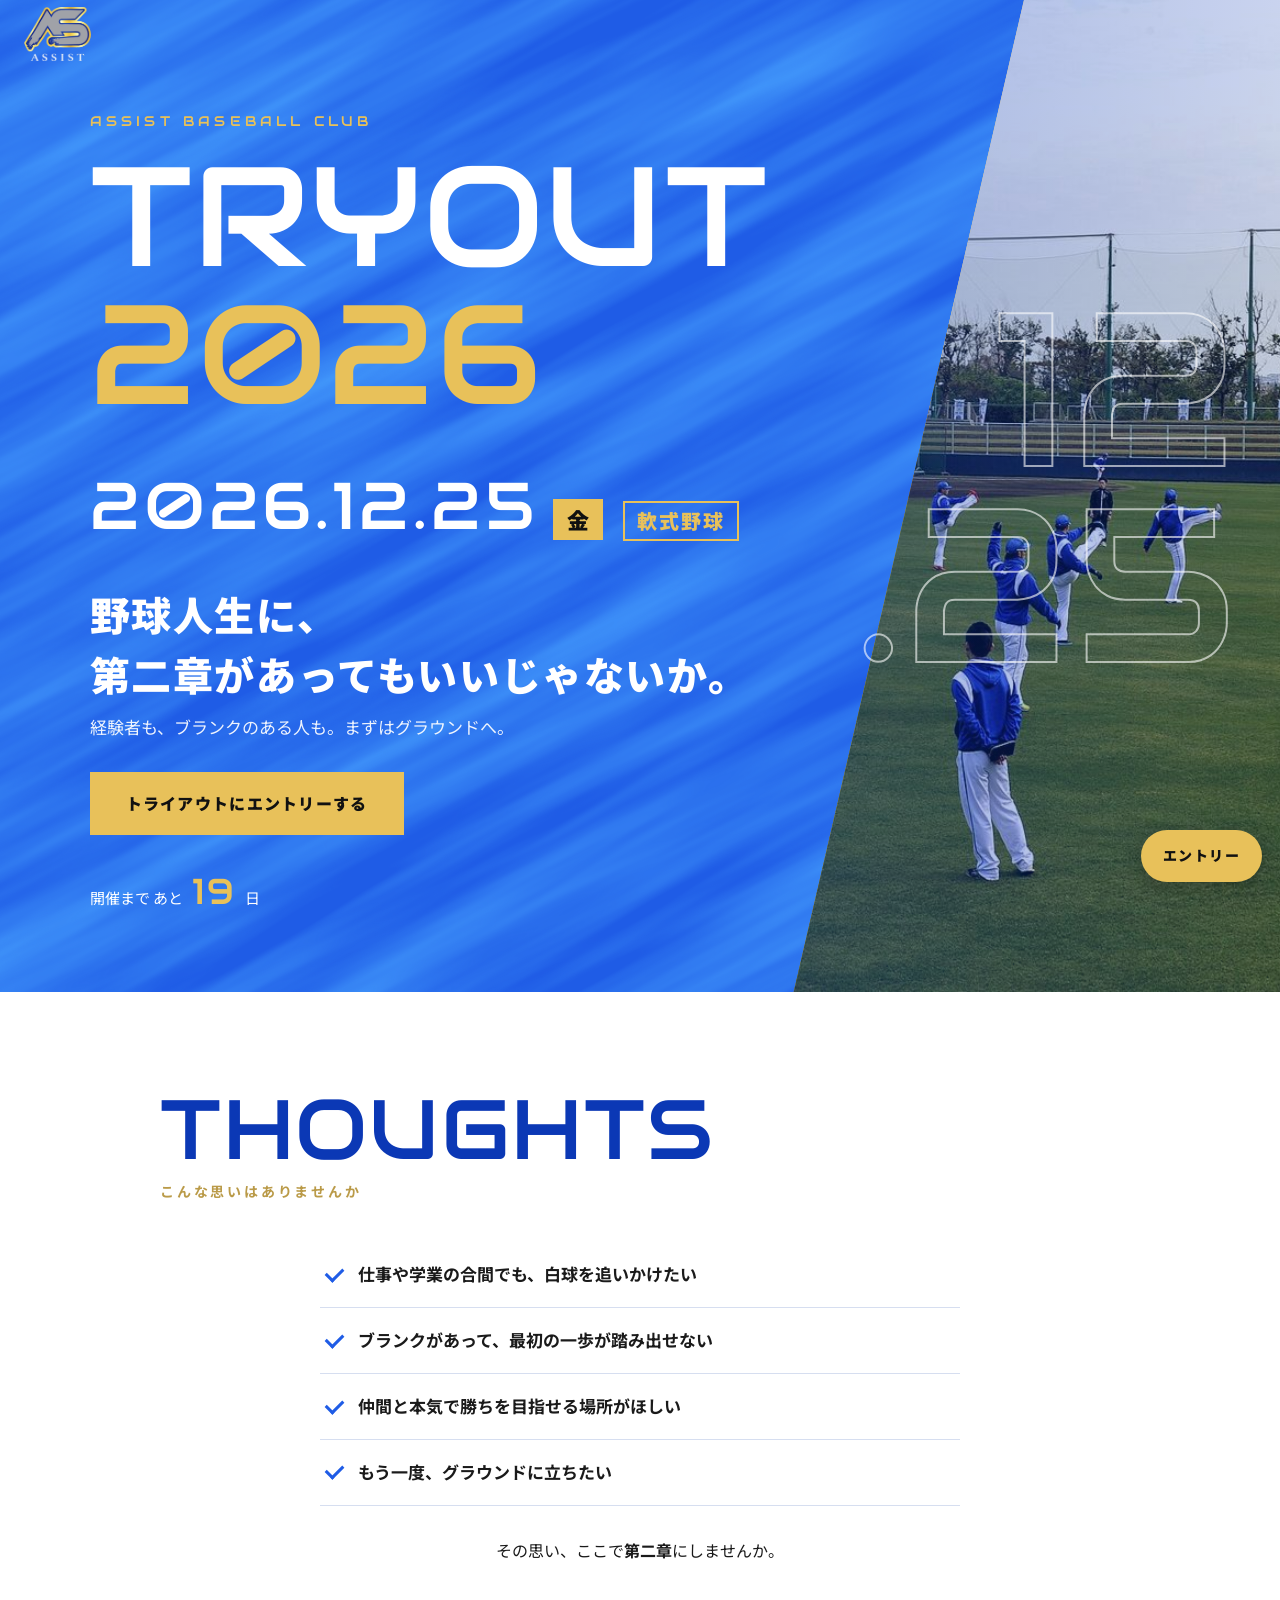
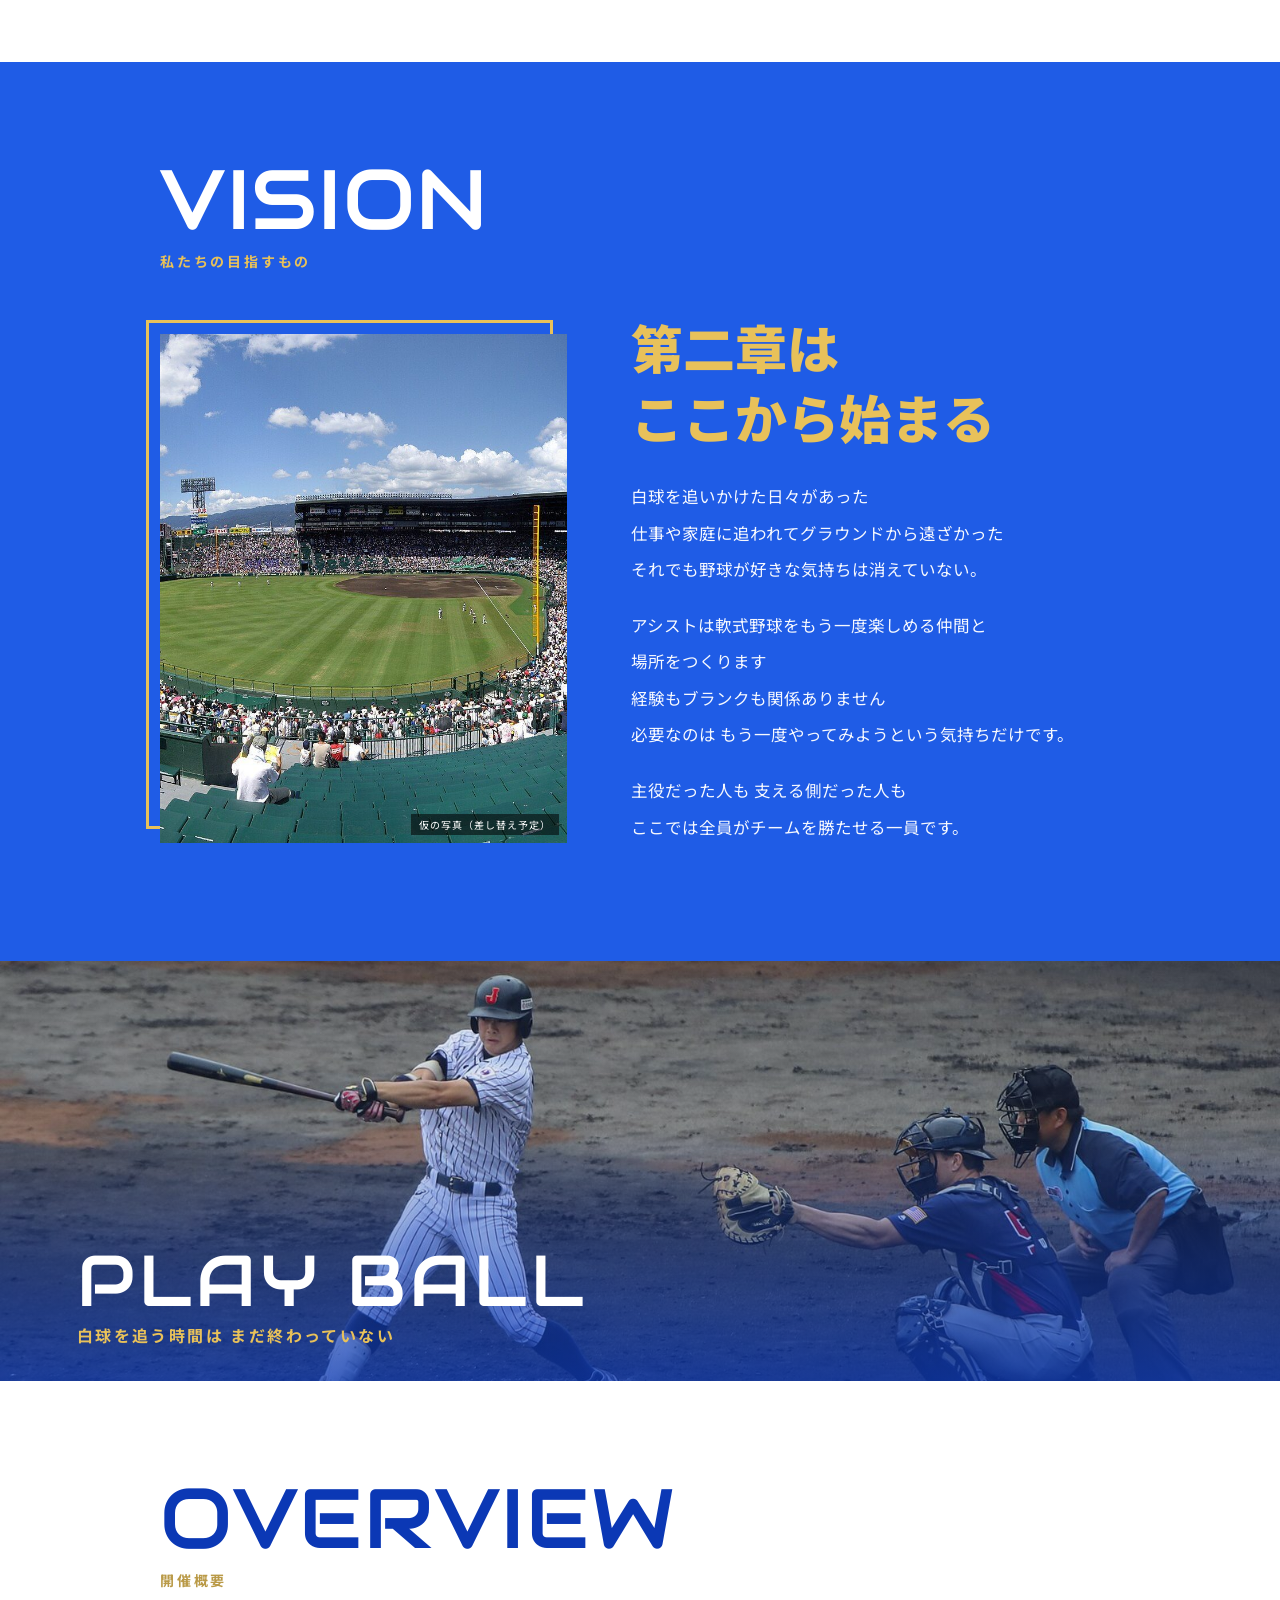
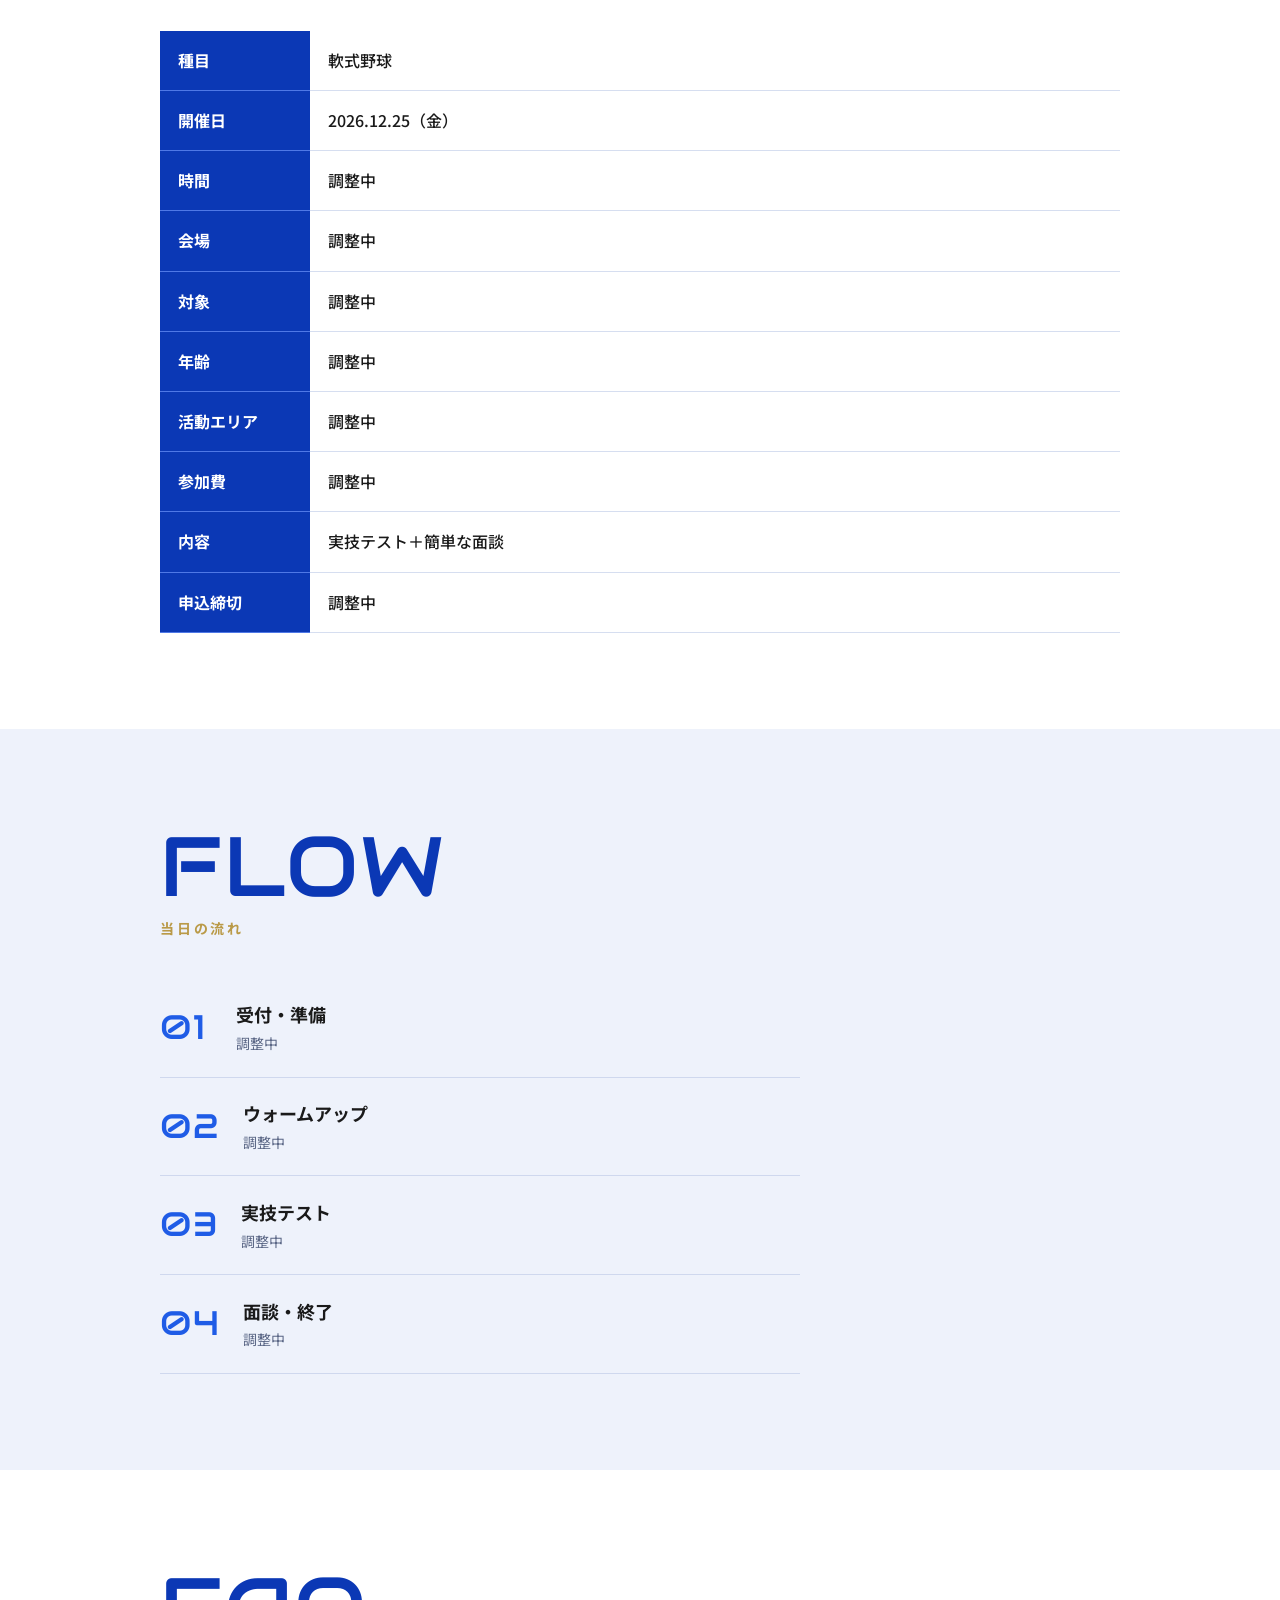
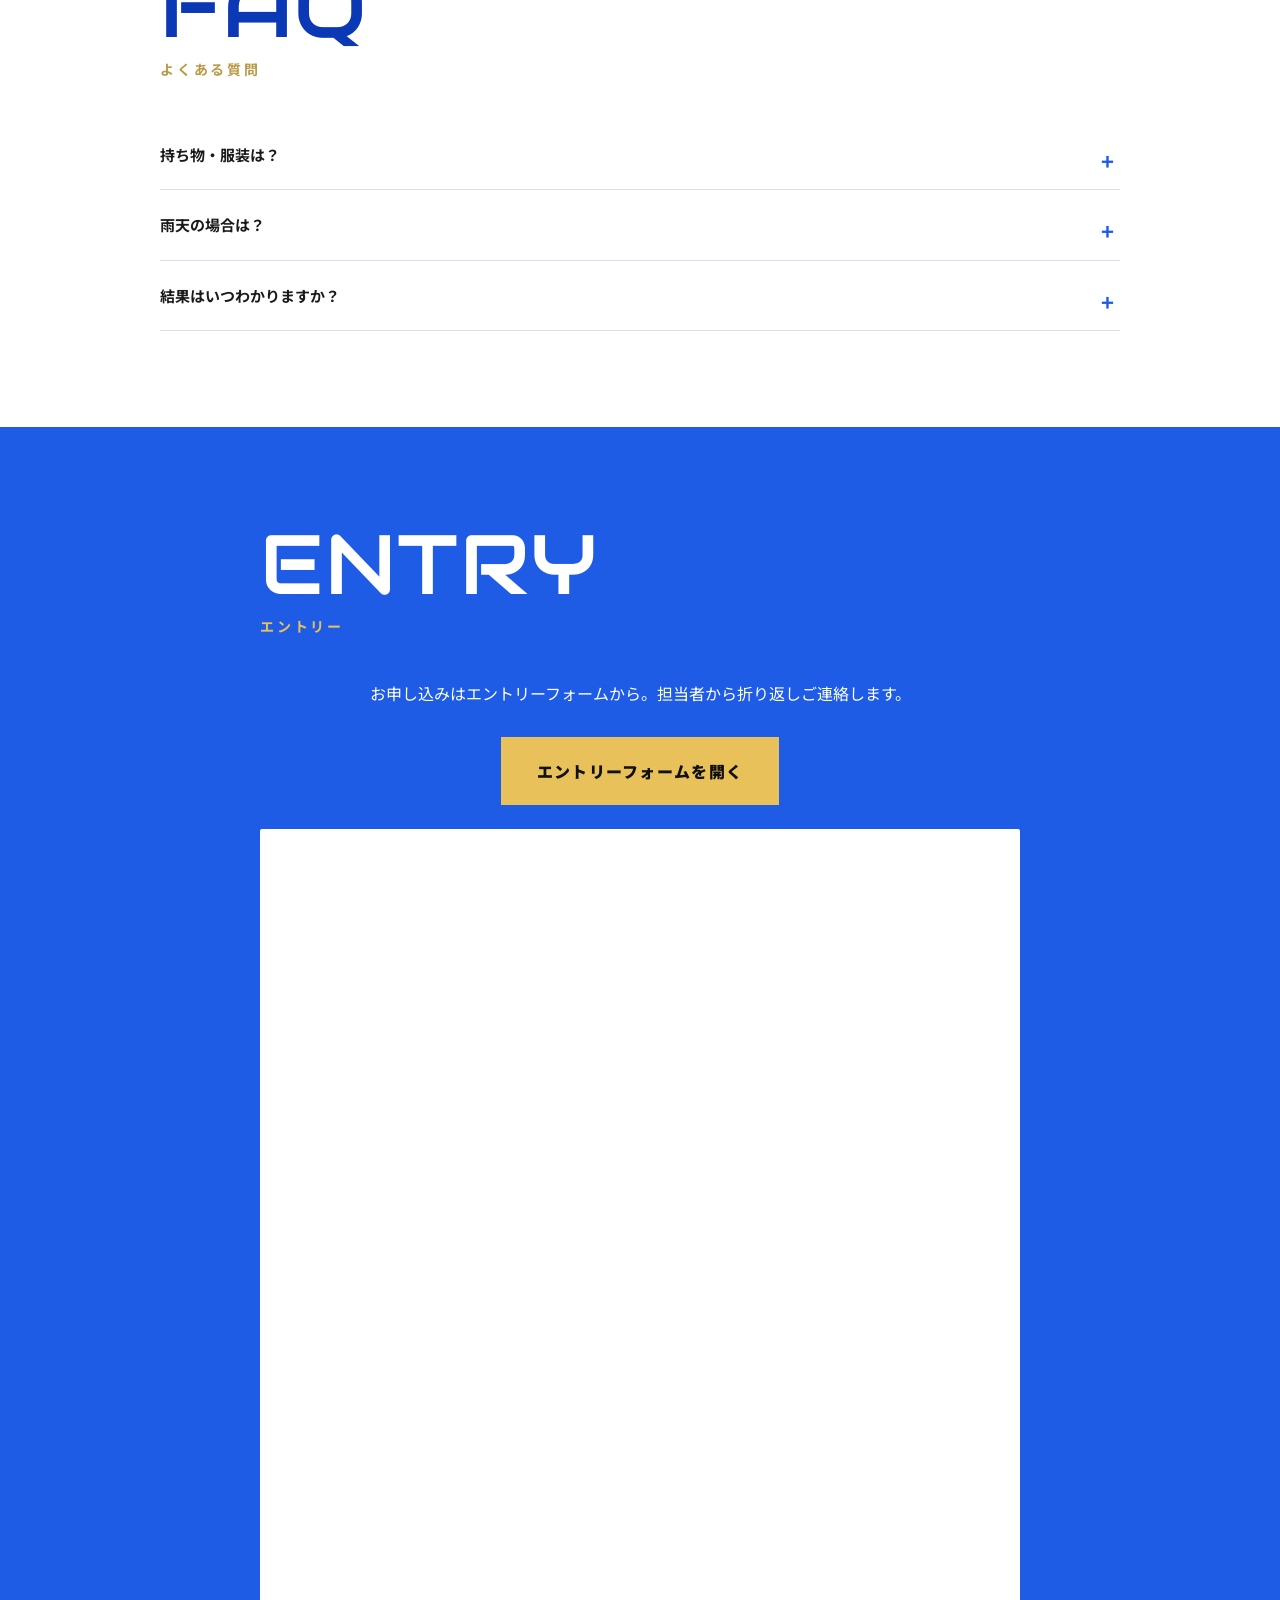
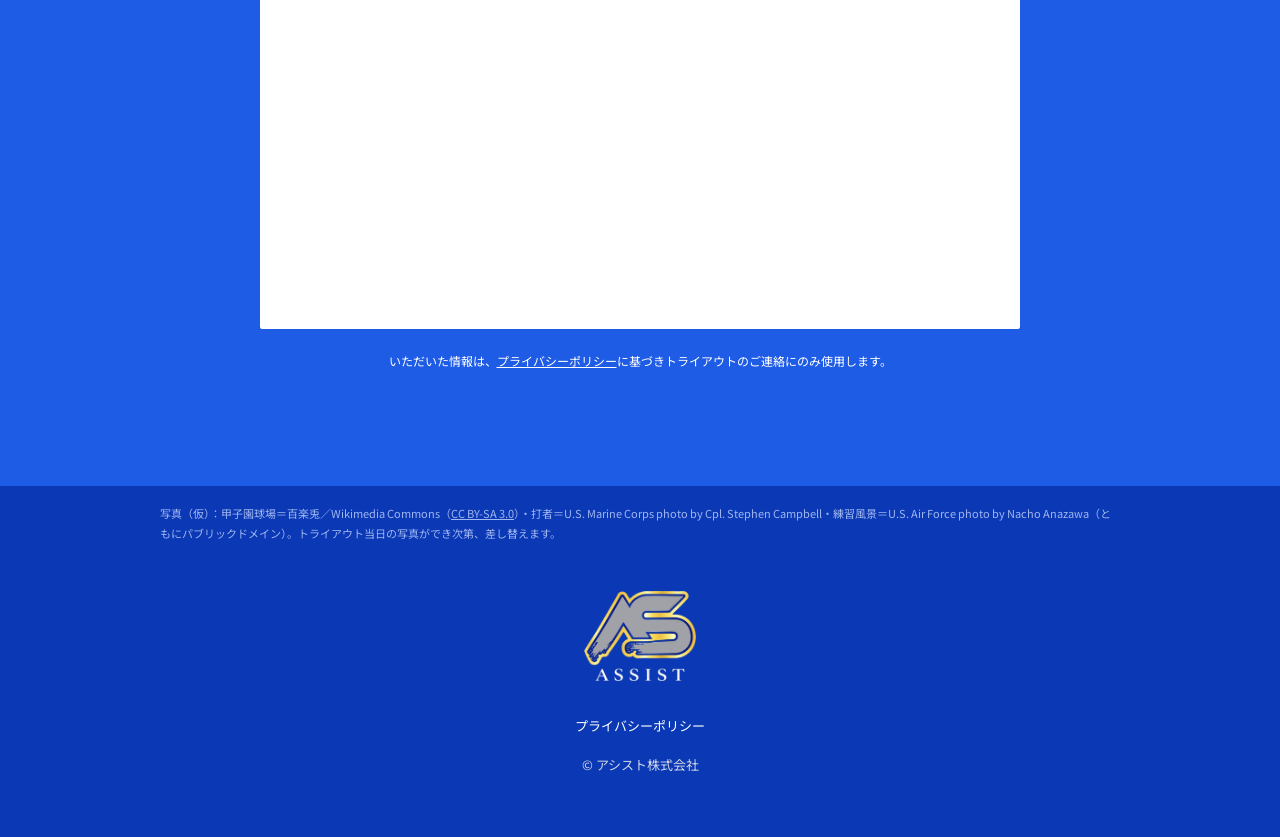
==== index.html @ 7e385295 "トライアウトLP更新 2026-10-13 11:56 Co-Authored-By: Claude Sonnet 5.5 <noreply@anthropic.com>" ====
<!doctype html><html lang="ja"><head><meta charset="utf-8"><meta name="viewport" content="width=device-width,initial-scale=1">
<title>アシスト トライアウト 2026.12.25｜アシスト株式会社</title><meta name="description" content="アシスト株式会社の軟式野球トライアウト（2026年12月25日開催）の募集ページです。"><meta name="robots" content="noindex">
<link rel="icon" type="image/png" href="assets/favicon.png"><link rel="apple-touch-icon" href="assets/apple-touch-icon.png">
<meta property="og:title" content="アシスト トライアウト 2026.12.25｜アシスト株式会社"><meta property="og:description" content="アシスト株式会社の軟式野球トライアウト（2026年12月25日開催）の募集ページです。"><meta property="og:type" content="website"><meta property="og:image" content="https://watanabemari1204.github.io/assist-tryout-lp/assets/ogp.jpg"><meta property="og:url" content="https://watanabemari1204.github.io/assist-tryout-lp/">
<meta name="twitter:card" content="summary_large_image">
<link rel="preconnect" href="https://fonts.googleapis.com"><link href="https://fonts.googleapis.com/css2?family=Audiowide&family=Noto+Sans+JP:wght@400;500;700;900&display=swap" rel="stylesheet">
<link rel="stylesheet" href="style.css"></head><body data-page="tryout"><div id="app"></div>
<script>window.STATIC_TRYOUT={"date": "2026-12-25", "time": "調整中", "venue": "調整中", "fee": "調整中", "deadline": "調整中", "target": "調整中", "age": "調整中", "area": "調整中", "contact": "", "content": "実技テスト＋簡単な面談", "message_name": "", "message": "", "line_url": "", "form_url": "https://docs.google.com/forms/d/e/1FAIpQLSdtGnscmrM06WMJKwLOfcwKCpLzEXa4K-o_l9Rnr2ubJ9_MrA/viewform", "form_src_entry": "entry.632329297", "ga_id": "", "perks": [], "schedule": [{"t": "調整中", "x": "受付・準備"}, {"t": "調整中", "x": "ウォームアップ"}, {"t": "調整中", "x": "実技テスト"}, {"t": "調整中", "x": "面談・終了"}], "faq": [{"q": "持ち物・服装は？", "a": "詳細が決まり次第、お知らせでご案内します。"}, {"q": "雨天の場合は？", "a": "開催可否は当日朝までに、お知らせでご案内します。"}, {"q": "結果はいつわかりますか？", "a": "結果の連絡方法と時期は、決まり次第お知らせします。"}], "news": [], "youtube": []}</script><script src="app.js"></script></body></html>
---- style.css ----
:root{--navy:#0b38b5;--royal:#1f5ce6;--sand:#e8c15a;--brown:#7a5b14;--red:#d9261c;--ink:#1a1a1a;--link:#1248c0;--line:#dfe3ea;--gray:#f4f6fa}
*{box-sizing:border-box}
body{margin:0;font-family:"Noto Sans JP",sans-serif;color:var(--ink);background:#fff;line-height:1.7;font-size:15px}
a{color:inherit;text-decoration:none}
img{max-width:100%}
.au{font-family:"Audiowide","Noto Sans JP",sans-serif;letter-spacing:.06em}
/* header */
header.site{background:var(--navy);color:#fff;height:68px;display:flex;align-items:center;padding:0 24px;gap:36px;position:sticky;top:0;z-index:20}
body[data-page=index] header.site{position:absolute;inset:0 0 auto 0;background:transparent}
header.site .logo{font-family:"Audiowide";font-size:22px;color:var(--sand);font-style:italic;white-space:nowrap;display:flex;align-items:center}header.site .logo img{height:54px;width:auto;display:block}
header.site nav{display:flex;gap:26px;font-weight:700;font-size:14px;flex:1}
header.site nav a.on{border-bottom:2px solid var(--sand)}
header.site .acct{display:flex;gap:22px;align-items:center;font-weight:700;font-size:14px}
.badge{display:inline-block;min-width:22px;height:22px;border:1px solid #fff;border-radius:11px;text-align:center;font-size:12px;line-height:20px;margin-left:6px}
/* hero */
.hero{position:relative;min-height:100vh;overflow:hidden;background:var(--royal);color:#fff}
.hero .tex{position:absolute;inset:-50%;background-image:url("data:image/svg+xml;utf8,<svg xmlns='http://www.w3.org/2000/svg' width='2400' height='2400'><filter id='n' x='0' y='0' width='100%' height='100%'><feTurbulence type='fractalNoise' baseFrequency='.0016 .02' numOctaves='4' seed='7'/><feColorMatrix values='0 0 0 0 .06  0 0 0 0 .34  0 0 0 0 .98  0 0 0 1.6 -.45'/></filter><rect width='2400' height='2400' filter='url(%23n)'/></svg>");background-size:cover;background-repeat:no-repeat;transform:rotate(-28deg);animation:pan 36s ease-in-out infinite alternate;filter:hue-rotate(var(--h,0deg))}
@keyframes pan{from{transform:rotate(-28deg) translate(-3%,0)}to{transform:rotate(-28deg) translate(3%,0)}}
.hero video{position:absolute;inset:0;width:100%;height:100%;object-fit:cover}
.hero .chev{position:absolute;right:-30px;top:-30px;width:min(52vw,700px);animation:slide 1.4s cubic-bezier(.2,.7,.2,1) both}
@keyframes slide{from{transform:translate(60px,-80px);opacity:0}}
.hero .mark{position:absolute;left:clamp(24px,7vw,100px);top:50%;transform:translateY(-62%)}
.hero .mark h1{font-family:"Audiowide";font-weight:400;font-size:clamp(44px,7.4vw,104px);line-height:1.05;margin:0;letter-spacing:.02em}
.hero .mark .sub{margin-top:26px;color:var(--sand);font-weight:700;letter-spacing:.2em;font-size:14px}
.hero .team{position:absolute;right:1vw;bottom:0;display:flex;align-items:flex-end;width:min(64vw,860px)}
.hero .team img.ill{width:26%;margin-left:-8%;flex:none}
.hero .team img.ill:nth-of-type(1){margin-left:0;width:27%}
.hero .team img.ill:nth-of-type(2){width:32%}.hero .team img.ill:nth-of-type(3){width:26%}.hero .team img.ill:nth-of-type(4){width:29%}.hero .team img.ill:nth-of-type(5){width:25%}
.hero .team img.real{width:100%;display:block}
.hero .team.photo img.ill{display:none}
/* sections */
.navy{background:var(--navy);color:#fff}
.sec{padding:84px 24px;max-width:1160px;margin:0 auto}
.h-gold{font-weight:900;font-style:italic;font-size:clamp(30px,4.4vw,48px);color:var(--sand);text-align:center;margin:0;letter-spacing:.04em}
.h-gold+p{text-align:center;margin:2px 0 40px}
.h-ink{color:var(--ink)}
.concept{max-width:720px;margin:0 auto;text-align:center;line-height:2.1}
.btn{display:block;width:max-content;margin:44px auto 0;padding:12px 40px;border:1px solid #fff;color:#fff;font-weight:700;letter-spacing:.14em;font-size:13px}
.light .btn{border-color:var(--navy);color:var(--navy)}
.btn.fill{background:var(--navy);color:#fff;border-color:var(--navy);cursor:pointer;font:inherit;font-weight:700}
.logos{display:grid;grid-template-columns:repeat(auto-fill,minmax(150px,1fr));gap:16px}
.logos div{background:#fff;color:#8a93a6;height:84px;display:flex;align-items:center;justify-content:center;font-size:12px;letter-spacing:.1em}
.light .logos div{background:var(--gray)}
/* player cards */
.pgrid{display:grid;grid-template-columns:repeat(4,1fr);gap:24px}
.pc{display:block;background:#c9c7cf}
.pc .nm{background:var(--sand);color:#1a1a1a;text-align:center;font-weight:900;font-style:italic;padding:8px 6px;font-size:clamp(14px,1.8vw,20px);letter-spacing:.02em}
.pc .pic{position:relative;aspect-ratio:258/320;background:#c3c2cb;overflow:hidden}
.pc .pic img{width:100%;height:100%;object-fit:cover;display:block;transition:transform .5s}
.pc:hover img{transform:scale(1.04)}
.pc .lg{position:absolute;left:0;right:0;bottom:0;height:34%;background:rgba(70,120,235,.72);display:flex;align-items:center;gap:10px;padding:0 12px;color:#4a2c18;font-family:"Audiowide";font-size:clamp(16px,2.2vw,28px);line-height:1}
.pc .lg b{width:clamp(38px,5vw,64px);aspect-ratio:1;border:2px solid #4a2c18;background:#e6d9bf;display:flex;align-items:center;justify-content:center;font-size:20px;transform:rotate(45deg)}
.pc .lg b i{transform:rotate(-45deg);font-style:normal}
/* products */
.light{background:#fff;color:var(--ink)}
.pdgrid{display:grid;grid-template-columns:repeat(4,1fr);gap:36px 24px}
.pd{position:relative}
.pd .pic{aspect-ratio:1;background:#f3f4f7;display:flex;align-items:center;justify-content:center;overflow:hidden}
.pd .pic img{width:100%;height:100%;object-fit:cover}
.pd .nm{margin:14px 12px 0;font-size:14px;line-height:1.6}
.pd .pr{margin:6px 12px 0;font-weight:700;font-size:16px}
.pd .rb{position:absolute;left:4px;top:0;background:var(--red);color:#fff;font-size:11px;font-weight:900;line-height:1.2;padding:6px 8px 12px;clip-path:polygon(0 0,100% 0,100% 100%,50% 82%,0 100%);z-index:2}
.pd button{margin:10px 12px 0;padding:8px 18px;border:1px solid var(--navy);background:#fff;color:var(--navy);font:inherit;font-weight:700;font-size:13px;cursor:pointer}
.pd button:hover{background:var(--navy);color:#fff}
.pill{display:inline-block;padding:4px 16px;border:1px solid #cfd5df;border-radius:999px;font-size:13px;margin:0 6px 8px 0;background:#fff;cursor:pointer}
.pill.on{background:#111827;color:#fff;border-color:#111827}
.search{display:flex;gap:8px;margin:20px 0 18px}
.search input{flex:1;padding:12px 14px;border:1px solid #cfd5df;border-radius:4px;font:inherit}
/* news */
.ngrid{display:grid;grid-template-columns:repeat(3,1fr);gap:28px}
.nc .pic{aspect-ratio:16/10;background:var(--gray);overflow:hidden}
.nc .pic img{width:100%;height:100%;object-fit:cover}
.nc h3{margin:12px 0 4px;font-size:16px}
.nc p{margin:0;color:#555;font-size:13px}
.nc time{color:#777;font-size:12px}
/* page title */
.ptitle{font-size:26px;font-weight:900;margin:0 0 20px}
.page{max-width:1280px;margin:0 auto;padding:32px 24px 90px}
.cols{display:grid;grid-template-columns:225px minmax(0,1fr);gap:28px;align-items:start}.cols aside .side-ad.ad2{margin-top:24px}
.menu{border:1px solid var(--line);background:#f2efe6}
.menu h4{margin:0;background:#585858;color:#fff;font-size:12px;letter-spacing:.1em;padding:6px 12px}
.menu a{display:block;padding:11px 14px;font-size:13px;font-weight:700;border-bottom:1px solid var(--line)}
.menu a.on{background:#e6e0cf}
.side-ad{display:flex;flex-direction:column;align-items:center;justify-content:center;text-align:center;padding:36px 12px;color:var(--sand);font-weight:700;margin-top:24px;min-height:150px}
.side-ad small{display:block;color:#fff;font-weight:400;font-size:12px;margin-top:8px}
.tabs{display:flex;margin-bottom:18px}
.tabs a{padding:11px 34px;border:1px solid var(--line);font-weight:700;background:#fff}
.tabs a.on{background:var(--navy);color:#fff;border-color:var(--navy)}
.sub-s{color:#666;font-size:13px;margin:-8px 0 14px}
table.st{width:100%;border-collapse:collapse;font-size:12px;border:1px solid var(--line);table-layout:auto}
.st th{background:var(--gray);color:#445;font-weight:500;font-size:10.5px;padding:8px 2px;border:1px solid var(--line);cursor:pointer;white-space:nowrap}
.st td{padding:9px 2px;text-align:center;border:1px solid var(--line)}
.st td:first-child,.st th:first-child{text-align:left;padding-left:10px}
.st td a{color:var(--link);font-weight:700}
.st td small{color:#889;margin-right:4px}
.tw{overflow-x:visible}
.rk{display:grid;grid-template-columns:1fr 1fr;gap:28px 32px}
.rk h3{margin:0 0 8px;font-size:15px;background:var(--navy);color:#fff;padding:7px 12px}
.rk ol{margin:0;padding:0;list-style:none}
.rk li{display:flex;gap:10px;padding:8px 6px;border-bottom:1px solid var(--line)}
.rk li b{width:22px;color:var(--brown)}
.rk li span{margin-left:auto;font-weight:700}
.lead{margin:0 0 16px;color:#555;font-size:13px}
/* form */
form label{display:block;margin:20px 0 6px;font-weight:700;font-size:14px}
form input,form textarea,form select{width:100%;font:inherit;padding:12px;border:1px solid #cfd5df;border-radius:4px}
.req{color:var(--red);font-size:12px;margin-left:6px}
.notice{background:#fff6dd;border:1px solid #ecd9a0;padding:12px 16px;font-size:13px;margin:16px 0}
/* member */
.mhead{display:grid;grid-template-columns:300px 1fr;gap:40px}
.dl td{padding:8px 0;border-bottom:1px solid var(--line);font-size:14px}.dl td:first-child{color:#777;width:110px}
footer.site{background:var(--navy);color:#cfd6e6;padding:48px 24px;text-align:center;font-size:13px}
footer.site a{margin:0 14px;color:#fff}
footer.site .au{font-size:22px;color:var(--sand);margin-bottom:14px}
@media(max-width:900px){.cols{grid-template-columns:1fr}.pgrid,.pdgrid{grid-template-columns:repeat(2,1fr)}.ngrid{grid-template-columns:1fr}.mhead{grid-template-columns:1fr}header.site nav{display:none}.hero .team{opacity:.9}.rk{grid-template-columns:1fr}}
@media(prefers-reduced-motion:reduce){.hero .tex,.hero .chev{animation:none}}
.pic.empty{display:flex;align-items:center;justify-content:center;color:#9aa3b5;font-size:12px;letter-spacing:.2em;background:#eef0f5}.pic.empty::after{content:attr(data-l)}

.hero .chev .b{filter:hue-rotate(var(--h,0deg))}
.hero .chev{opacity:.9}
#ball3d{position:absolute;right:0;top:0;width:62%;height:100%;cursor:grab;touch-action:pan-y;z-index:2}
.hero .hint{position:absolute;right:calc(31% - 110px);bottom:78px;font-size:12px;color:#fff;opacity:.8;z-index:3;letter-spacing:.3em;pointer-events:none}
.hero .chips{position:absolute;right:calc(31% - 90px);bottom:36px;display:flex;gap:12px;z-index:3}
.hero .chips button{width:26px;height:26px;border-radius:50%;border:2px solid #fff;cursor:pointer;padding:0}
.hero .chips button:hover{transform:scale(1.15)}
@media(max-width:900px){#ball3d{width:100%;height:60%;top:auto;bottom:0}.hero .hint{right:50%;transform:translateX(50%);bottom:64px}.hero .chips{right:50%;transform:translateX(50%)}.hero .mark{top:30%}}
@media(max-width:700px){.st{font-size:10px}.st th{font-size:9px;padding:6px 1px}.st td{padding:7px 1px}.st td small{display:none}}
.pc .lg img.em{width:clamp(44px,6vw,76px);height:auto;aspect-ratio:1;flex:none;filter:drop-shadow(0 2px 4px rgba(0,0,0,.25))}

/* ---- トライアウトLP ---- */
header.site{}body[data-page=tryout] header.site{position:absolute;inset:0 0 auto 0;background:transparent}
.ty-hero{min-height:100vh;display:flex;align-items:center}
.ty-hero .chev{opacity:.85}
.ty-hero-in{position:relative;z-index:2;padding:110px clamp(24px,7vw,100px) 70px;max-width:900px}
.ty-eyebrow{margin:0 0 14px;color:var(--sand);font-size:14px;letter-spacing:.3em}
.ty-hero h1{font-weight:400;font-size:clamp(56px,11vw,150px);line-height:.98;margin:0;letter-spacing:.01em}
.ty-hero h1 span{color:var(--sand)}
.ty-date{display:flex;align-items:baseline;gap:14px;margin:26px 0 8px}.ty-date b{font-weight:400;font-size:clamp(34px,5.4vw,66px);color:#fff;letter-spacing:.06em}.ty-date i{font-style:normal;background:var(--sand);color:#111;padding:2px 14px;font-weight:900;font-size:clamp(16px,2vw,22px)}
.ty-lead{font-size:clamp(15px,1.7vw,19px);line-height:2;margin:18px 0 28px;max-width:30em}
.ty-cta{display:flex;gap:14px;flex-wrap:wrap}
.ty-btn{display:inline-block;padding:16px 34px;font-weight:900;letter-spacing:.08em;border:2px solid #fff;color:#fff;font-size:16px;cursor:pointer;text-align:center;font-family:inherit;background:transparent}
.ty-btn.gold{background:var(--sand);border-color:var(--sand);color:#111}.ty-btn.gold:hover{filter:brightness(1.08)}.ty-btn.wide{width:100%}
.ty-count{margin:26px 0 0;font-size:15px}.ty-count b{font-size:36px;color:var(--sand);margin:0 6px;font-weight:400}
.ty-sec{padding:96px 24px;background:#fff;color:var(--ink)}.ty-sec.gray{background:#eef2fb}.ty-sec.blue{background:var(--royal);color:#fff}
.ty-w{max-width:960px;margin:0 auto}.ty-w.narrow{max-width:640px}
.ty-h{font-weight:400;font-size:clamp(40px,7vw,84px);line-height:1;margin:0 0 44px;color:var(--navy);letter-spacing:.02em}
.ty-sec.blue .ty-h{color:#fff}.ty-h small{display:block;font-family:"Noto Sans JP";font-size:14px;font-weight:700;letter-spacing:.2em;color:var(--sand);margin-top:12px;filter:brightness(.8)}
.ty-sec.blue .ty-h small{filter:none}
.ty-th{list-style:none;padding:0;margin:0 auto;max-width:640px}.ty-th li{padding:18px 0 18px 38px;border-bottom:1px solid #d6def0;position:relative;font-weight:700;font-size:17px}
.ty-th li::before{content:"";position:absolute;left:6px;top:50%;width:14px;height:8px;border-left:3px solid var(--royal);border-bottom:3px solid var(--royal);transform:translateY(-70%) rotate(-45deg)}
.ty-c{text-align:center;line-height:2;font-size:16px;margin:28px 0 0}
.ty-big{font-weight:900;font-size:clamp(30px,5.4vw,60px);text-align:center;margin:0;line-height:1.4;color:var(--sand)}
.ty-tb{width:100%;border-collapse:collapse;font-size:16px}.ty-tb th{width:150px;background:var(--navy);color:#fff;text-align:left;padding:16px 18px;border-bottom:1px solid #4f78e6;vertical-align:top}.ty-tb td{padding:16px 18px;border-bottom:1px solid #d6def0;font-weight:500}
.ty-h3{font-size:20px;margin:48px 0 14px;color:var(--navy)}.ty-pk{margin:0;padding-left:1.4em;line-height:2.1}
.ty-fl{list-style:none;padding:0;margin:0;max-width:640px}.ty-fl li{display:flex;gap:22px;align-items:center;padding:20px 0;border-bottom:1px solid #cfd8ee}.ty-fl li span{font-size:34px;color:var(--royal);min-width:54px}.ty-fl b{display:block;font-size:18px}.ty-fl i{font-style:normal;color:#5b6786;font-size:14px}
.ty-vids{display:grid;grid-template-columns:repeat(auto-fit,minmax(300px,1fr));gap:28px}.ty-frame{position:relative;aspect-ratio:16/9;background:#111}.ty-frame iframe{position:absolute;inset:0;width:100%;height:100%;border:0}.ty-vid p{margin:10px 0 0;font-weight:700}
.ty-soon{border:2px dashed #b9c6e8;padding:60px 20px;text-align:center;color:#6a7694;font-weight:700;letter-spacing:.1em}
.ty-nw{list-style:none;padding:0;margin:0;border-top:2px solid var(--navy)}.ty-nw li{display:flex;gap:26px;padding:20px 0;border-bottom:1px solid #cfd8ee}.ty-nw .d{color:var(--royal);min-width:110px;font-size:18px}.ty-nb{color:#444;font-size:14px;line-height:1.9}
.ty-msg{font-size:17px;line-height:2.2;max-width:680px;margin:0 auto}.ty-by{text-align:right;max-width:680px;margin:18px auto 0;font-weight:700}
.ty-q{border-bottom:1px solid #d6def0;padding:6px 0}.ty-q summary{cursor:pointer;font-weight:700;padding:16px 28px 16px 0;position:relative;list-style:none}.ty-q summary::after{content:"+";position:absolute;right:6px;font-size:22px;color:var(--royal)}.ty-q[open] summary::after{content:"−"}.ty-q p{margin:0 0 16px;line-height:1.9;color:#444}
.ty-form label{display:block;margin:20px 0 0;font-weight:700;font-size:14px}.ty-form em{font-style:normal;background:var(--sand);color:#111;font-size:11px;padding:1px 7px;margin-left:8px}
.ty-form input,.ty-form select,.ty-form textarea{width:100%;margin-top:6px;padding:13px;border:0;font:inherit;font-size:16px;color:#111;background:#fff;border-radius:2px}
.ty-2{display:grid;grid-template-columns:1fr 1fr;gap:16px}.ty-pp{font-size:12px;margin:18px 0}.ty-pp a{text-decoration:underline}
.ty-done{margin-top:16px;padding:14px;font-weight:700}.ty-done.ok{background:#e6f7ec;color:#0d5c2b}.ty-done.ng{background:#fde8e6;color:#a1271b}
.ty-float{position:fixed;right:18px;bottom:18px;z-index:30;background:var(--sand);color:#111;font-weight:900;padding:14px 22px;border-radius:999px;box-shadow:0 6px 18px rgba(0,0,0,.28);letter-spacing:.1em;font-size:14px}
@media(max-width:700px){.ty-sec{padding:64px 18px}.ty-tb th{width:92px;padding:12px}.ty-tb td{padding:12px}.ty-2{grid-template-columns:1fr}.ty-nw li{flex-direction:column;gap:4px}}

.ty-gf{margin-top:24px;background:#fff;border-radius:2px;overflow:hidden}.ty-gf iframe{width:100%;height:1100px;border:0;display:block}
.ty-w.narrow:has(.ty-gf){max-width:760px}

/* ---- ヒーローの斜めカット（三角の縞をやめて、ポスターふうの切り分けに） ---- */
.hero .chev{display:none}
.hero .cut{position:absolute;inset:0;z-index:1;pointer-events:none;animation:cutin 1.1s cubic-bezier(.2,.7,.2,1) both}
.hero .cut::before{content:"";position:absolute;inset:0;background:rgba(8,40,150,.34);clip-path:polygon(52% 0,100% 0,100% 100%,34% 100%)}
.hero .cut::after{content:"";position:absolute;inset:0;background:var(--sand);clip-path:polygon(52% 0,52.8% 0,34.8% 100%,34% 100%)}
.hero .cut i{position:absolute;inset:0;background:rgba(255,255,255,.9);clip-path:polygon(53.6% 0,53.85% 0,35.85% 100%,35.6% 100%)}
@keyframes cutin{from{transform:translateX(70px);opacity:0}}
@media(max-width:900px){.hero .cut::before{clip-path:polygon(0 62%,100% 48%,100% 100%,0 100%)}.hero .cut::after{clip-path:polygon(0 62%,100% 48%,100% 48.8%,0 62.8%)}.hero .cut i{display:none}}
@media(prefers-reduced-motion:reduce){.hero .cut{animation:none}}

.hero .cut.r::before{clip-path:polygon(80% 0,100% 0,100% 100%,62% 100%)}
.hero .cut.r::after{clip-path:polygon(80% 0,80.7% 0,62.7% 100%,62% 100%)}
.hero .cut.r i{clip-path:polygon(81.5% 0,81.75% 0,63.75% 100%,63.5% 100%)}
.ty-ghost{position:absolute;right:3vw;top:50%;transform:translateY(-52%);z-index:2;font-size:clamp(90px,17vw,250px);line-height:.9;text-align:right;color:transparent;-webkit-text-stroke:2px rgba(255,255,255,.6);letter-spacing:.02em;pointer-events:none}
@media(max-width:900px){.ty-ghost{display:none}}

header.site .ty-hd{background:var(--sand);color:#111;padding:9px 20px;border-radius:999px;font-weight:900;letter-spacing:.08em}
body[data-page=privacy] header.site{position:sticky;background:var(--navy)}

.ty-copy{font-weight:900;font-size:clamp(22px,3.2vw,40px);line-height:1.5;margin:22px 0 4px;letter-spacing:.04em;max-width:none}
.ty-copy+.ty-lead{margin-top:6px;font-size:clamp(14px,1.5vw,17px);opacity:.92}


/* ---- 写真まわり ---- */
.ty-photo{position:absolute;inset:0;z-index:1;clip-path:polygon(80% 0,100% 0,100% 100%,62% 100%);pointer-events:none;animation:cutin 1.1s cubic-bezier(.2,.7,.2,1) both}
.ty-photo img{width:100%;height:100%;object-fit:cover;object-position:35% 50%;filter:saturate(1.05) contrast(1.02)}
.ty-photo::after{content:"";position:absolute;inset:0;background:linear-gradient(90deg,rgba(11,56,181,.62),rgba(11,56,181,.22))}
.ty-ghost{z-index:3}
.ty-tag{font-style:normal;border:2px solid var(--sand);color:var(--sand);padding:1px 12px;font-weight:900;font-size:clamp(14px,1.7vw,20px);margin-left:6px;letter-spacing:.1em}
.ty-vs{display:grid;grid-template-columns:5fr 6fr;gap:clamp(24px,5vw,64px);align-items:center}
.ty-fig{margin:0;position:relative}
.ty-fig img{width:100%;display:block;aspect-ratio:4/5;object-fit:cover;position:relative;z-index:1}
.ty-fig::before{content:"";position:absolute;left:-14px;top:-14px;right:14px;bottom:14px;border:3px solid var(--sand);z-index:0}
.ty-fig figcaption{position:absolute;z-index:2;right:8px;bottom:8px;background:rgba(0,0,0,.55);color:#fff;font-size:10px;padding:2px 8px;letter-spacing:.1em}
.ty-vt .ty-big{text-align:left;font-size:clamp(28px,4.4vw,52px);line-height:1.35;margin:0 0 26px}
.ty-body{line-height:2.2;font-size:clamp(14px,1.45vw,16.5px);margin:0 0 20px;opacity:.96}
.ty-band{position:relative;height:clamp(220px,34vw,420px);overflow:hidden;background:#0b38b5}
.ty-band img{position:absolute;inset:0;width:100%;height:100%;object-fit:cover;object-position:50% 38%}
.ty-band::after{content:"";position:absolute;inset:0;background:linear-gradient(0deg,rgba(11,56,181,.75),rgba(11,56,181,.1) 60%)}
.ty-band-t{position:absolute;z-index:2;left:clamp(20px,6vw,90px);bottom:clamp(18px,3vw,38px);color:#fff;font-size:clamp(30px,6vw,72px);line-height:1}
.ty-band-t small{display:block;font-family:"Noto Sans JP";font-size:clamp(12px,1.5vw,16px);letter-spacing:.15em;margin-top:10px;color:var(--sand);font-weight:700}
.ty-credit-w{background:var(--navy);padding:18px 24px 0}
.ty-credit{max-width:960px;margin:0 auto;color:#9fb6f0;font-size:11px;line-height:1.8}.ty-credit a{text-decoration:underline}
@media(max-width:900px){.ty-vs{grid-template-columns:1fr}.ty-fig::before{left:-8px;top:-8px;right:8px;bottom:8px}.ty-fig img{aspect-ratio:4/3}.ty-photo{clip-path:polygon(0 62%,100% 48%,100% 100%,0 100%)}.ty-photo::after{background:linear-gradient(0deg,rgba(11,56,181,.7),rgba(11,56,181,.3))}}

/* ====== スマホ最適化（トライアウトLP） ====== */
/* 日本語の改行を、単語の途中で切らない（対応ブラウザのみ・非対応でも害なし） */
.ty-sec,.ty-hero{word-break:auto-phrase;line-break:strict;text-wrap:pretty}
.ty-copy,.ty-big,.ty-h small{text-wrap:balance}
.ty-date{flex-wrap:wrap;row-gap:10px}
.ty-tag{white-space:nowrap}
.ty-tb th{white-space:nowrap}
.ty-float{bottom:calc(18px + env(safe-area-inset-bottom,0px))}
html{-webkit-text-size-adjust:100%}

@media(max-width:900px){
  /* 最初の画面：文字のブロック → 写真のブロック、の順に縦に並べる */
  .ty-hero{display:block;min-height:0;overflow:hidden}
  .ty-hero .tex{inset:-30%}
  .ty-hero .cut,.ty-ghost{display:none}
  .ty-hero-in{padding:88px 22px 30px;max-width:none}
  .ty-hero h1{font-size:clamp(52px,16vw,84px)}
  .ty-eyebrow{font-size:12px;letter-spacing:.22em}
  .ty-date b{font-size:clamp(30px,8.4vw,44px)}
  .ty-date i{font-size:16px}
  .ty-tag{font-size:13px;padding:1px 10px}
  .ty-copy{font-size:clamp(19px,5.4vw,26px);margin-top:20px}
  .ty-lead{font-size:14px;margin:6px 0 22px}
  .ty-cta .ty-btn{width:100%;padding:16px 12px;font-size:15px}
  .ty-count{margin-top:18px}
  .ty-photo{position:relative;inset:auto;height:clamp(220px,62vw,340px);margin-top:4px;clip-path:polygon(0 16%,100% 0,100% 100%,0 100%);animation:none}
  .ty-photo::before{content:"";position:absolute;inset:0;background:var(--sand);clip-path:polygon(0 16%,100% 0,100% 3.2%,0 19.2%);z-index:2}
  .ty-photo::after{background:linear-gradient(0deg,rgba(11,56,181,.35),rgba(11,56,181,.12))}
  .ty-photo img{object-position:40% 45%}

  /* 各セクション */
  .ty-sec{padding:60px 20px}
  .ty-h{font-size:clamp(36px,11vw,56px);margin-bottom:30px}
  .ty-h small{font-size:12px}
  .ty-th li{font-size:15px;padding:16px 0 16px 36px;line-height:1.7}
  .ty-c{font-size:15px;line-height:1.95}
  .ty-vt .ty-big{font-size:clamp(28px,8.6vw,40px)}
  .ty-body{font-size:14.5px;line-height:2.05}
  .ty-tb{font-size:15px}
  .ty-tb th{width:6.6em;font-size:13.5px;padding:13px 10px}
  .ty-tb td{padding:13px 12px}
  .ty-fl li{gap:16px;padding:16px 0}
  .ty-fl li span{font-size:28px;min-width:46px}
  .ty-nw .d{min-width:0}
  .ty-q summary{font-size:15px;line-height:1.6}
  .ty-band{height:clamp(200px,52vw,300px)}
  .ty-band-t{font-size:clamp(28px,8.6vw,44px)}

  /* 申込：スマホではGoogleフォームを新しいタブで大きく開く（埋め込みの中で小さくスクロールさせない） */
  .ty-gf{display:none}
  #entry .ty-btn{width:100%;padding:18px 12px;font-size:16px}
  #entry .ty-c:first-of-type{margin-bottom:6px}
  .ty-credit{font-size:10.5px}
  footer.site{padding:36px 18px}
}
@media(max-width:400px){
  .ty-hero-in{padding-left:18px;padding-right:18px}
  .ty-sec{padding-left:16px;padding-right:16px}
}
@media(max-width:900px){
  .ty-hero{display:flex;flex-direction:column}
  .ty-hero-in{order:1}
  .ty-photo{order:2}
  .ty-photo{margin-top:-6px}
}
footer.site p a{display:inline-block;white-space:nowrap;margin:4px 10px}
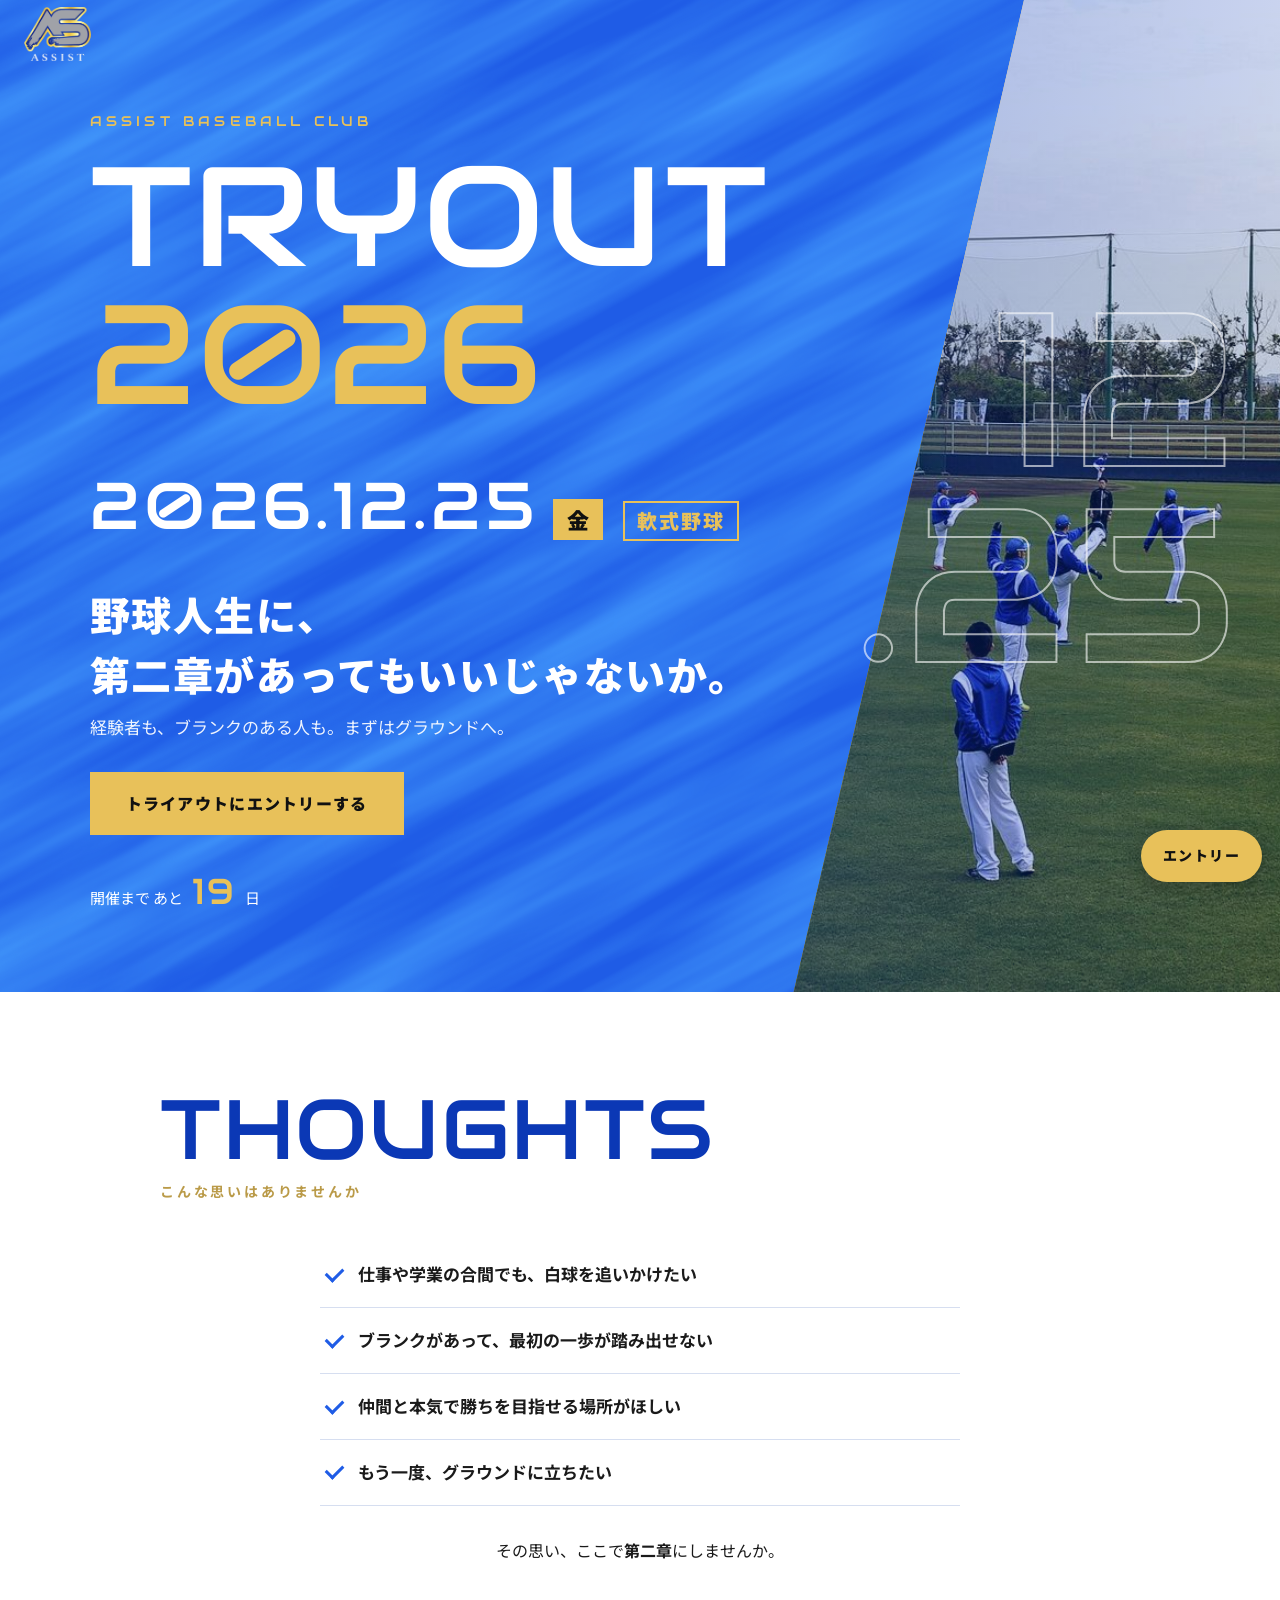
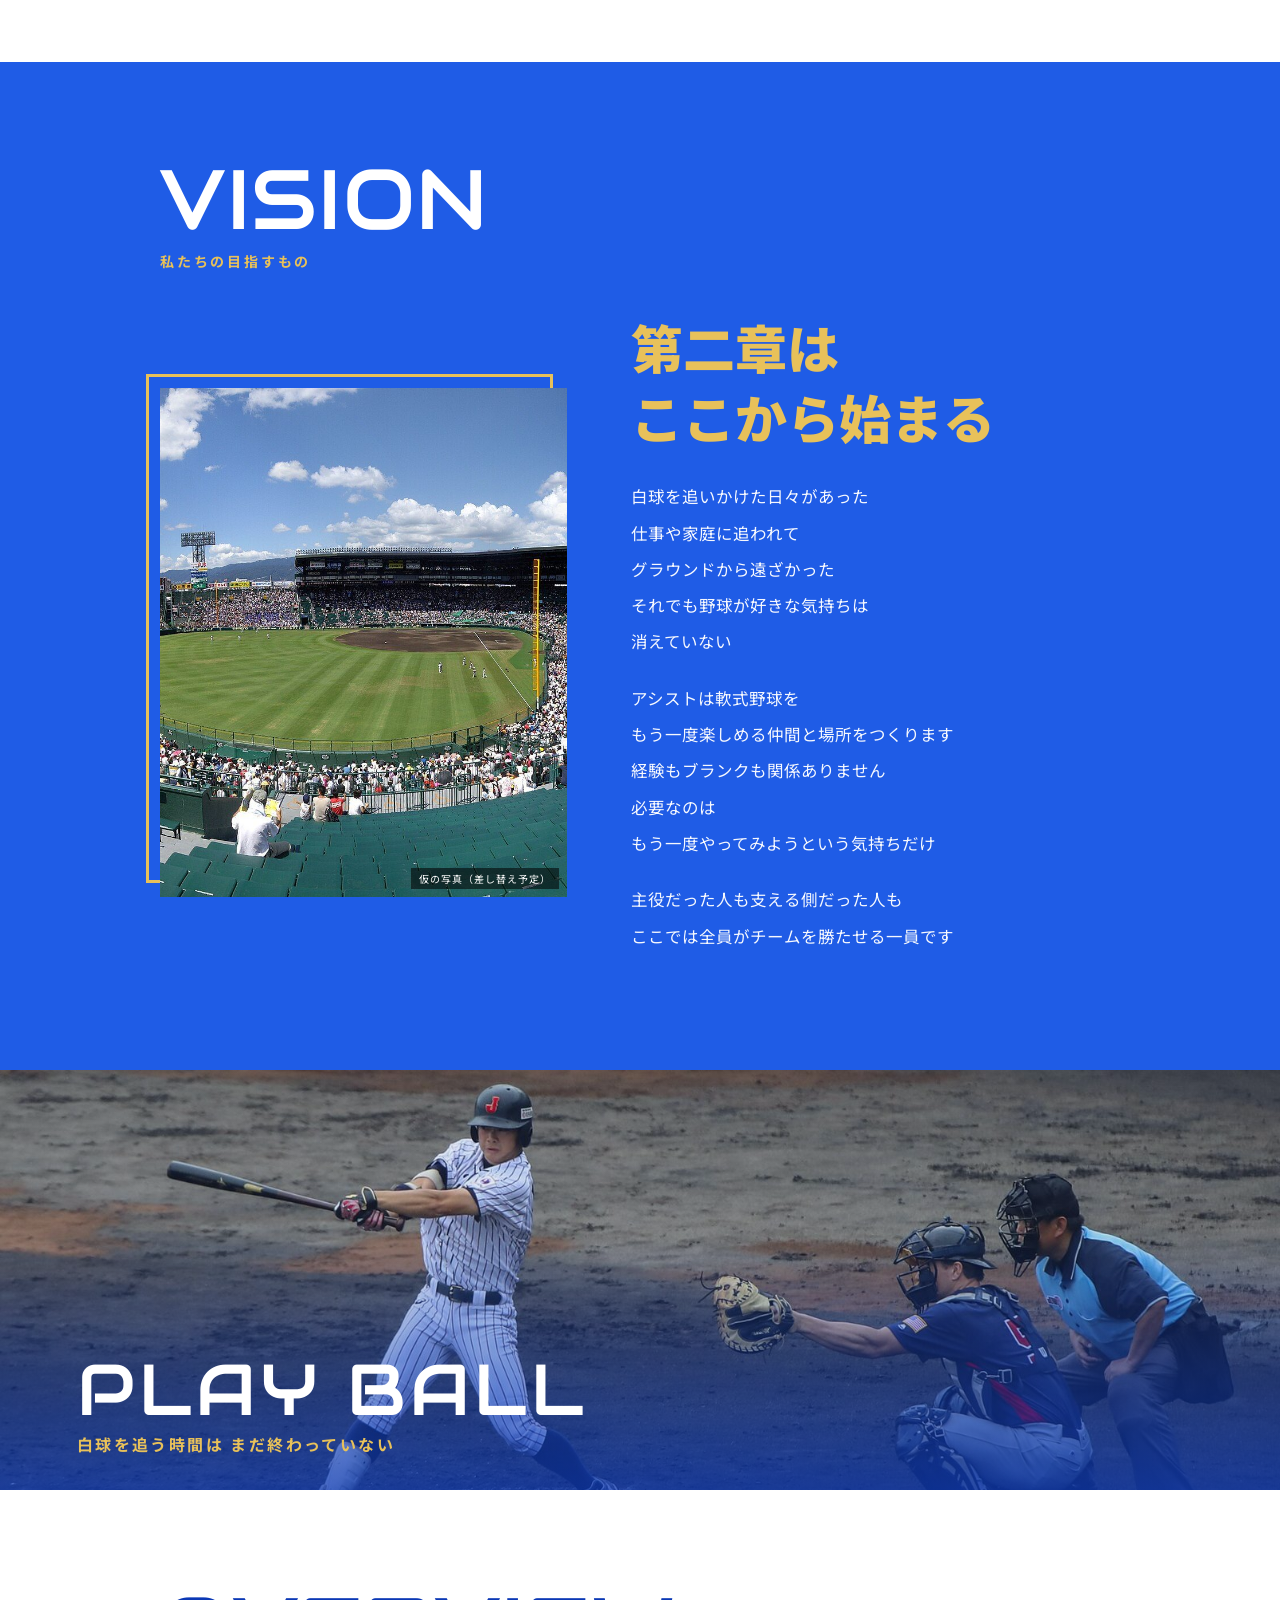
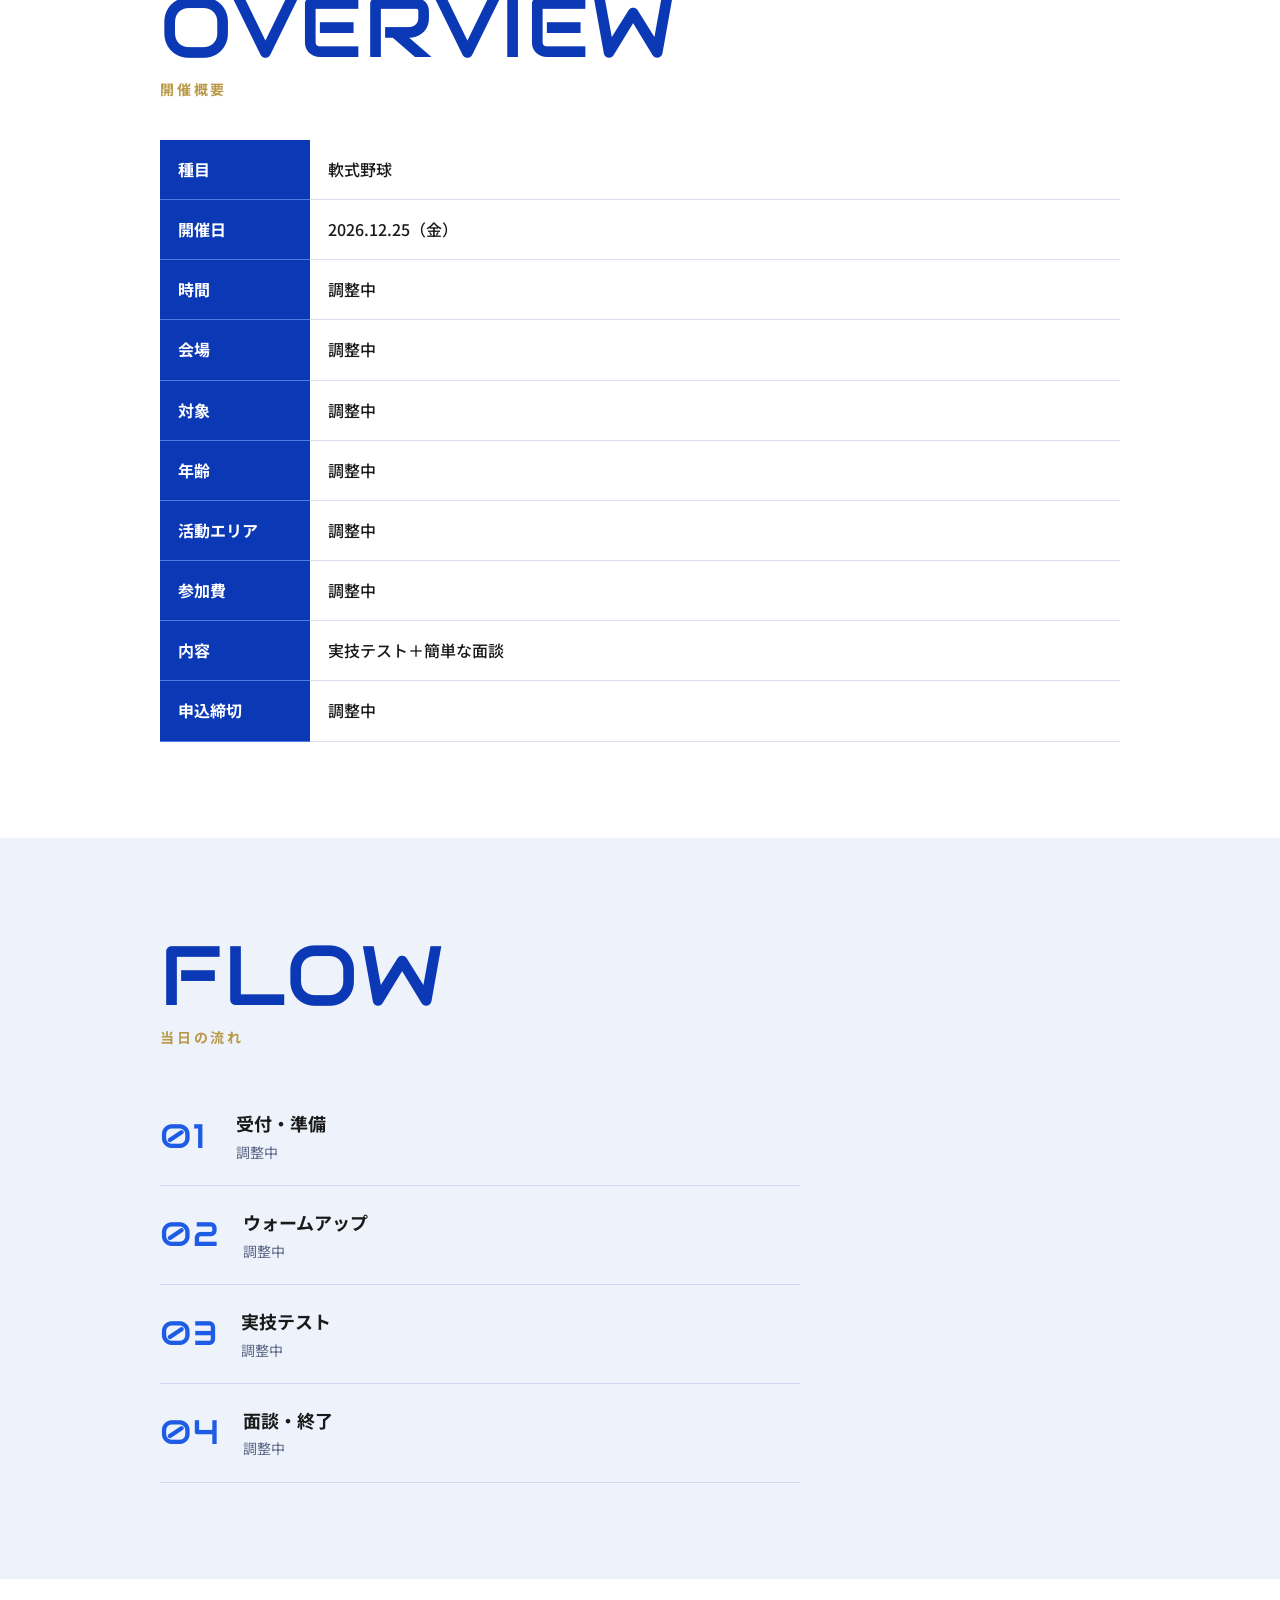
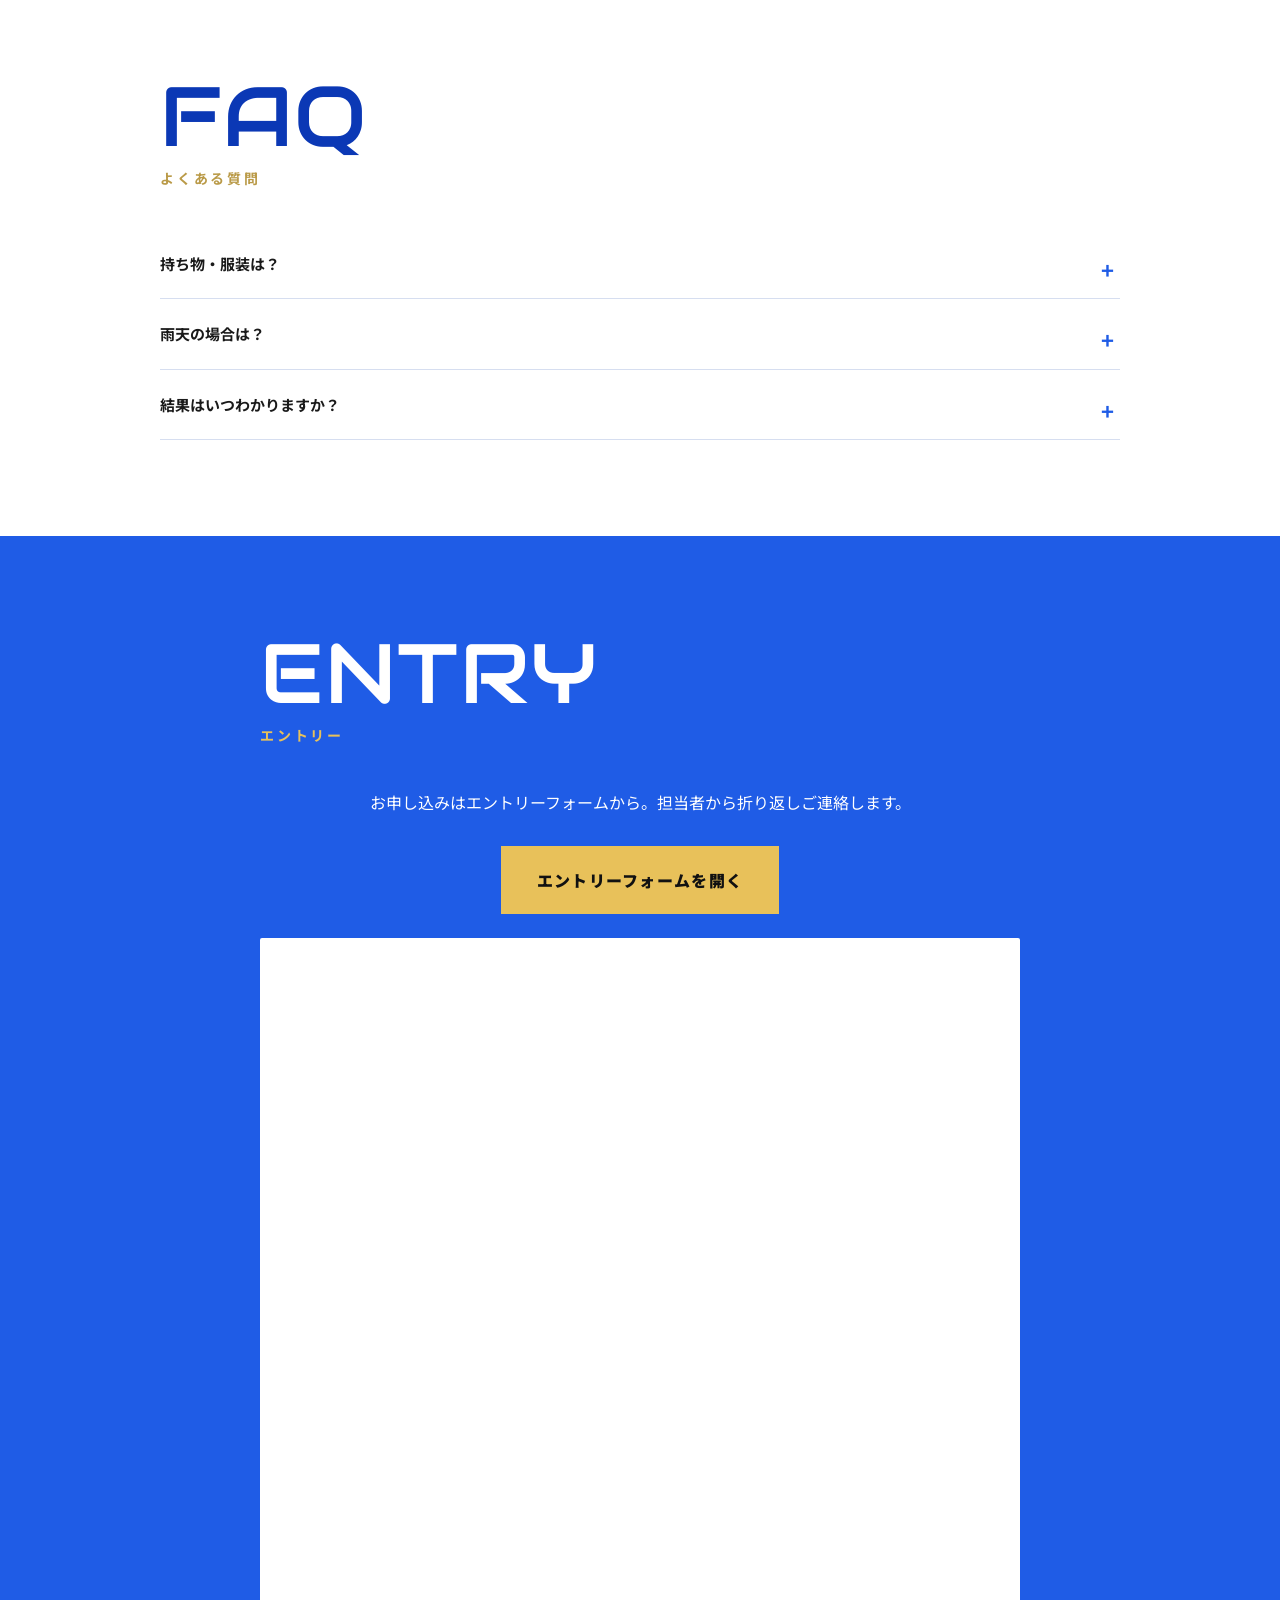
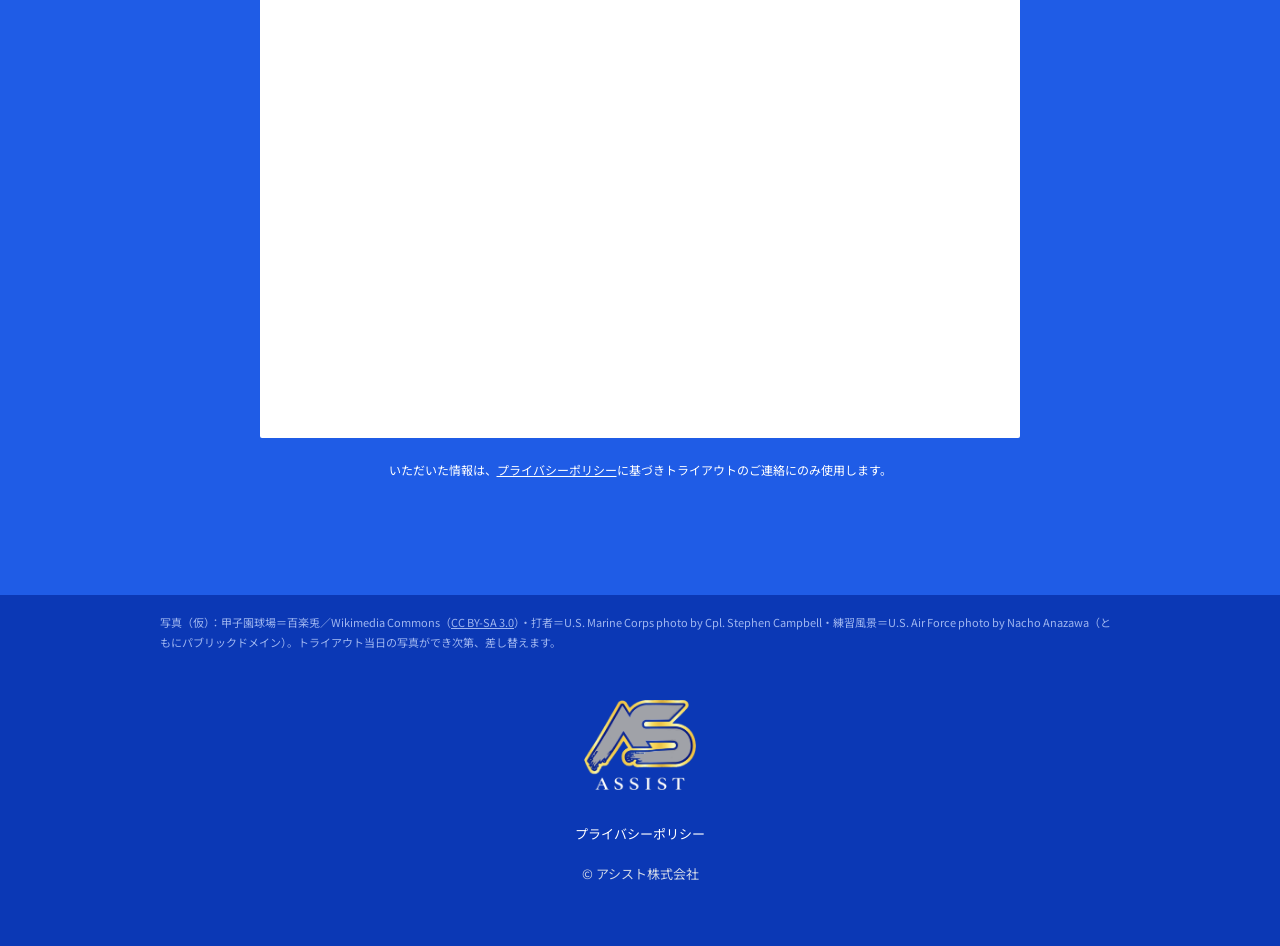
==== commit 7c24098e: "トライアウトLP更新 2026-10-13 12:11 Co-Authored-By: Claude Sonnet 5.5 <noreply@anthropic.com>" ====
--- a/index.html
+++ b/index.html
@@ -4,5 +4,5 @@
 <meta property="og:title" content="アシスト トライアウト 2026.12.25｜アシスト株式会社"><meta property="og:description" content="アシスト株式会社の軟式野球トライアウト（2026年12月25日開催）の募集ページです。"><meta property="og:type" content="website"><meta property="og:image" content="https://watanabemari1204.github.io/assist-tryout-lp/assets/ogp.jpg"><meta property="og:url" content="https://watanabemari1204.github.io/assist-tryout-lp/">
 <meta name="twitter:card" content="summary_large_image">
 <link rel="preconnect" href="https://fonts.googleapis.com"><link href="https://fonts.googleapis.com/css2?family=Audiowide&family=Noto+Sans+JP:wght@400;500;700;900&display=swap" rel="stylesheet">
-<link rel="stylesheet" href="style.css"></head><body data-page="tryout"><div id="app"></div>
-<script>window.STATIC_TRYOUT={"date": "2026-12-25", "time": "調整中", "venue": "調整中", "fee": "調整中", "deadline": "調整中", "target": "調整中", "age": "調整中", "area": "調整中", "contact": "", "content": "実技テスト＋簡単な面談", "message_name": "", "message": "", "line_url": "", "form_url": "https://docs.google.com/forms/d/e/1FAIpQLSdtGnscmrM06WMJKwLOfcwKCpLzEXa4K-o_l9Rnr2ubJ9_MrA/viewform", "form_src_entry": "entry.632329297", "ga_id": "", "perks": [], "schedule": [{"t": "調整中", "x": "受付・準備"}, {"t": "調整中", "x": "ウォームアップ"}, {"t": "調整中", "x": "実技テスト"}, {"t": "調整中", "x": "面談・終了"}], "faq": [{"q": "持ち物・服装は？", "a": "詳細が決まり次第、お知らせでご案内します。"}, {"q": "雨天の場合は？", "a": "開催可否は当日朝までに、お知らせでご案内します。"}, {"q": "結果はいつわかりますか？", "a": "結果の連絡方法と時期は、決まり次第お知らせします。"}], "news": [], "youtube": []}</script><script src="app.js"></script></body></html>+<link rel="stylesheet" href="style.css?v=1791861110"></head><body data-page="tryout"><div id="app"></div>
+<script>window.STATIC_TRYOUT={"date": "2026-12-25", "time": "調整中", "venue": "調整中", "fee": "調整中", "deadline": "調整中", "target": "調整中", "age": "調整中", "area": "調整中", "contact": "", "content": "実技テスト＋簡単な面談", "message_name": "", "message": "", "line_url": "", "form_url": "https://docs.google.com/forms/d/e/1FAIpQLSdtGnscmrM06WMJKwLOfcwKCpLzEXa4K-o_l9Rnr2ubJ9_MrA/viewform", "form_src_entry": "entry.632329297", "ga_id": "", "perks": [], "schedule": [{"t": "調整中", "x": "受付・準備"}, {"t": "調整中", "x": "ウォームアップ"}, {"t": "調整中", "x": "実技テスト"}, {"t": "調整中", "x": "面談・終了"}], "faq": [{"q": "持ち物・服装は？", "a": "詳細が決まり次第、お知らせでご案内します。"}, {"q": "雨天の場合は？", "a": "開催可否は当日朝までに、お知らせでご案内します。"}, {"q": "結果はいつわかりますか？", "a": "結果の連絡方法と時期は、決まり次第お知らせします。"}], "news": [], "youtube": []}</script><script src="app.js?v=1791861110"></script></body></html>
--- a/style.css
+++ b/style.css
@@ -279,3 +279,15 @@
   .ty-photo{margin-top:-6px}
 }
 footer.site p a{display:inline-block;white-space:nowrap;margin:4px 10px}
+@media(max-width:900px){
+  .ty-hero{align-items:stretch}
+  .ty-hero-in,.ty-photo{width:100%;box-sizing:border-box}
+  .ty-hero-in{max-width:none}
+}
+@media(min-width:600px) and (max-width:900px){
+  .ty-hero-in{padding-left:clamp(28px,8vw,72px);padding-right:clamp(28px,8vw,72px)}
+  .ty-photo{height:clamp(260px,40vw,380px)}
+}
+
+/* ビジョンの文章：行ごとに改行済み。余計な折り返しで1〜2文字だけ次の行に落ちないようにする */
+.ty-body{word-break:keep-all;overflow-wrap:anywhere;line-break:strict;text-wrap:balance}
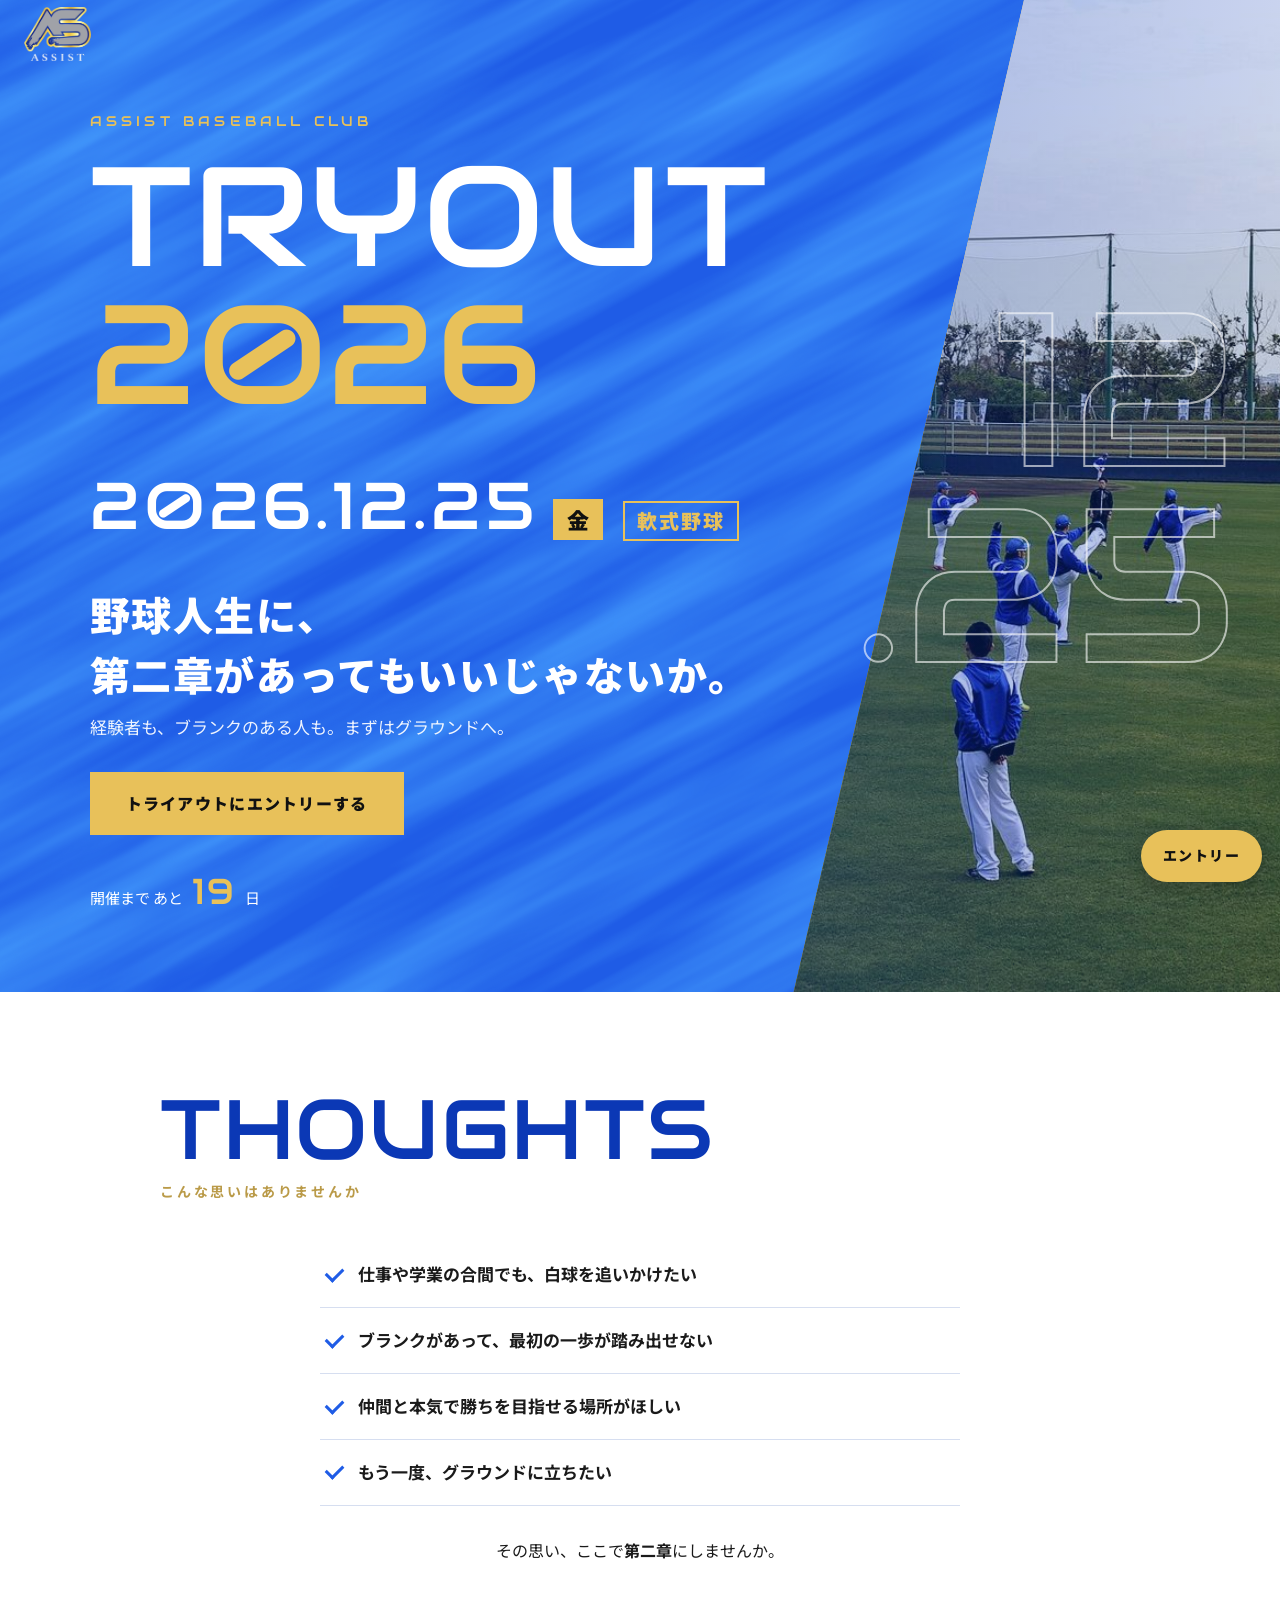
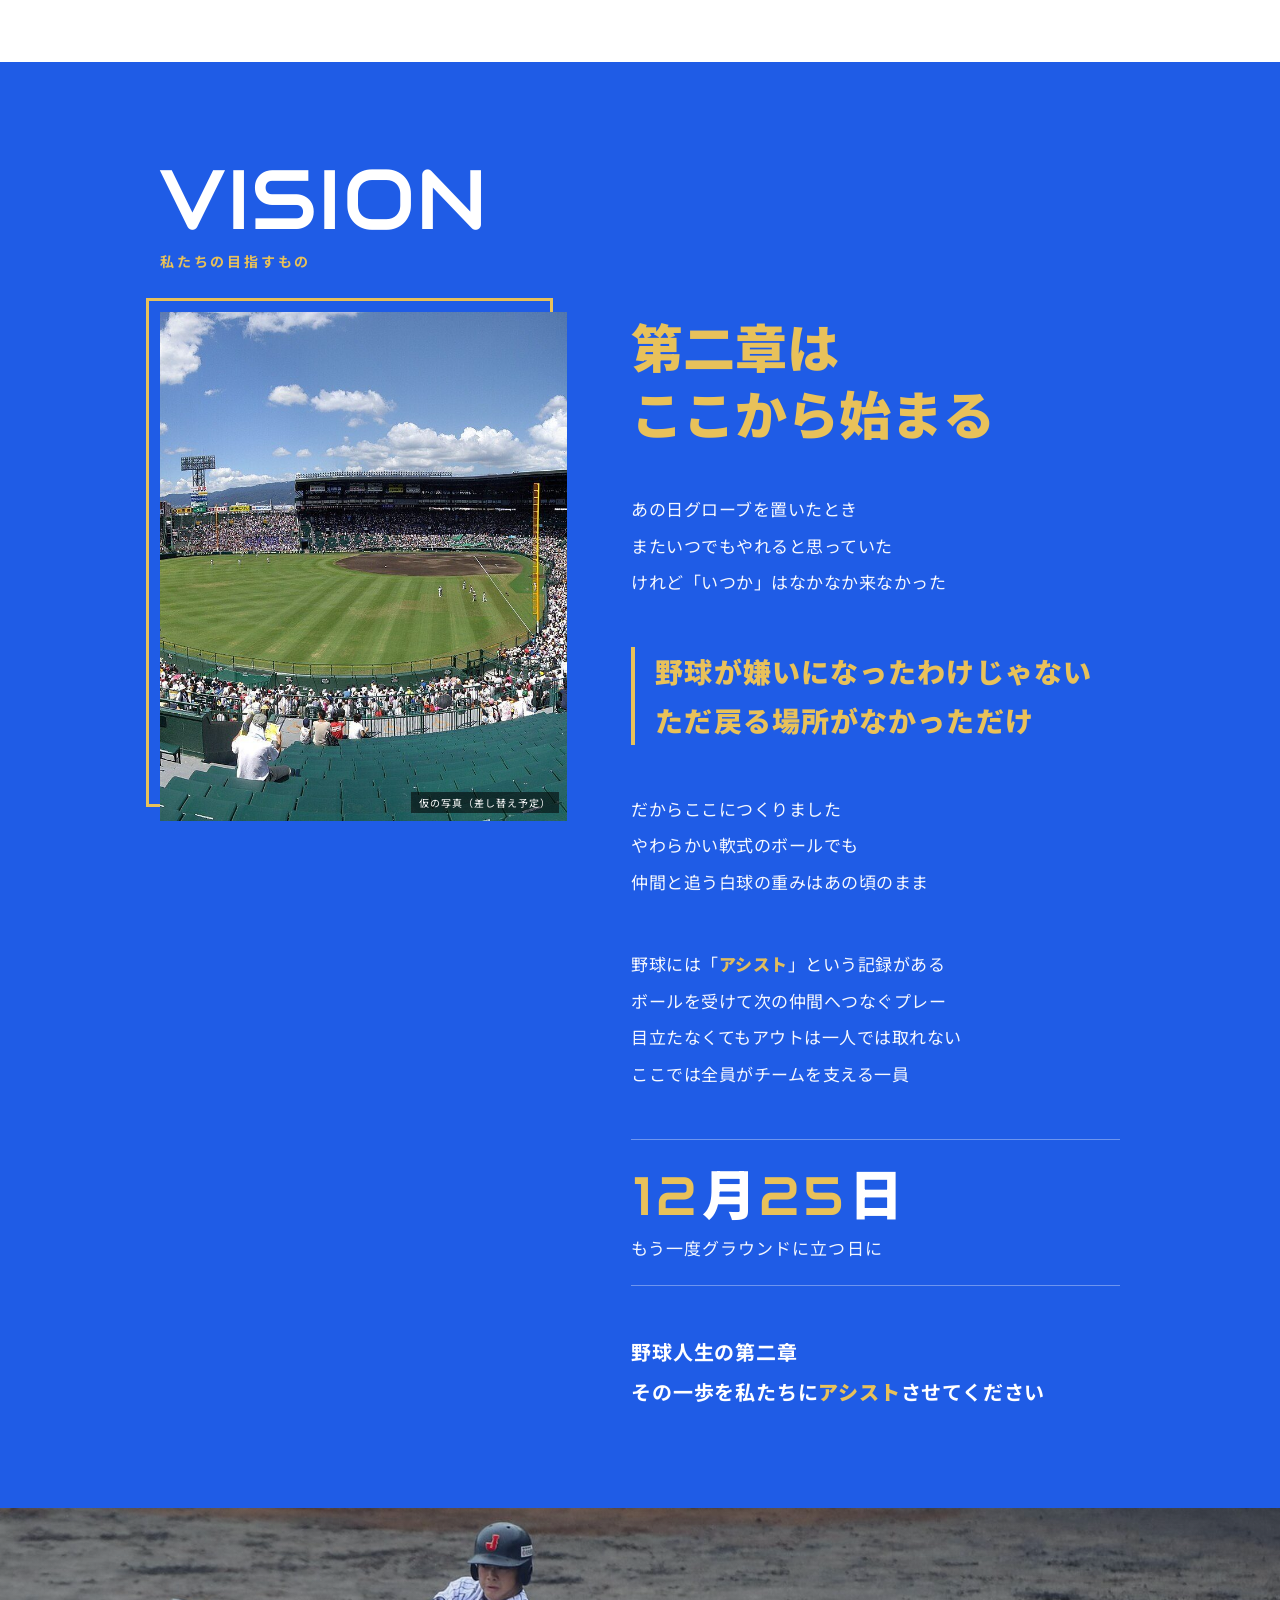
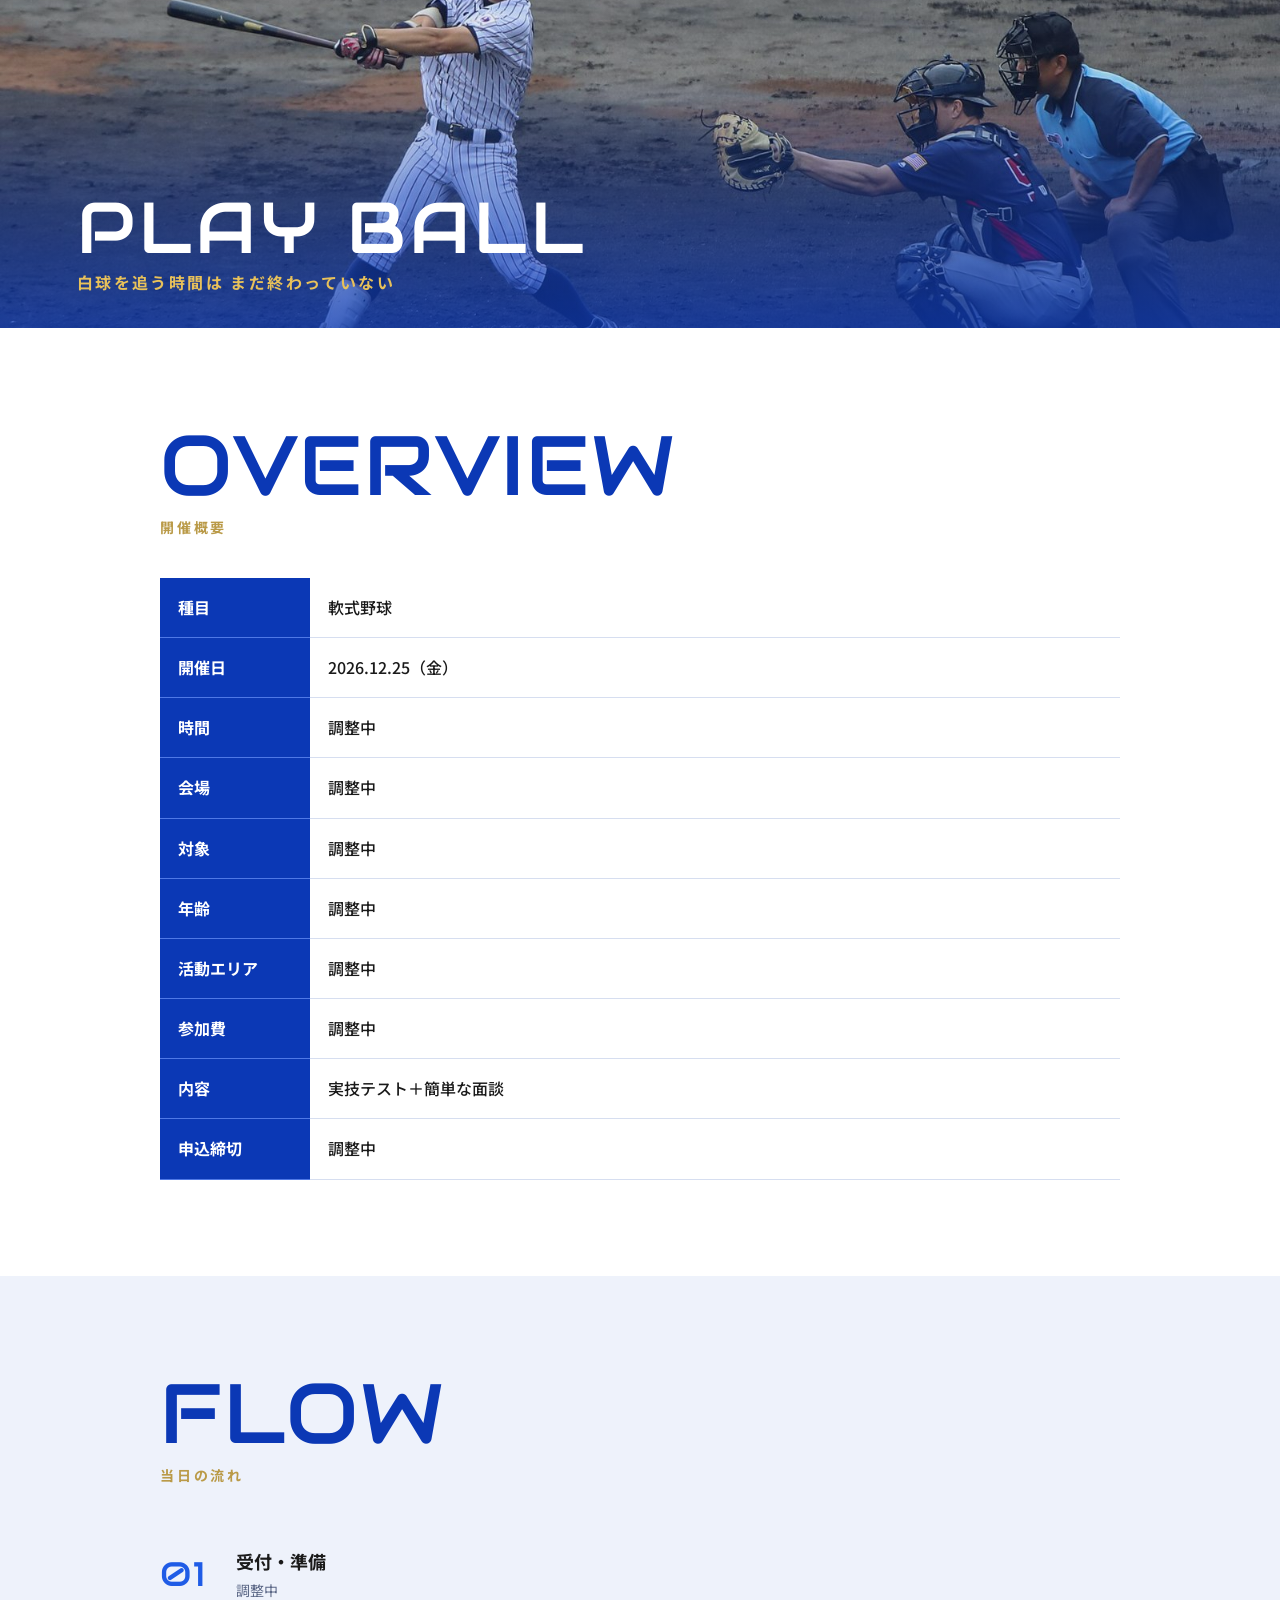
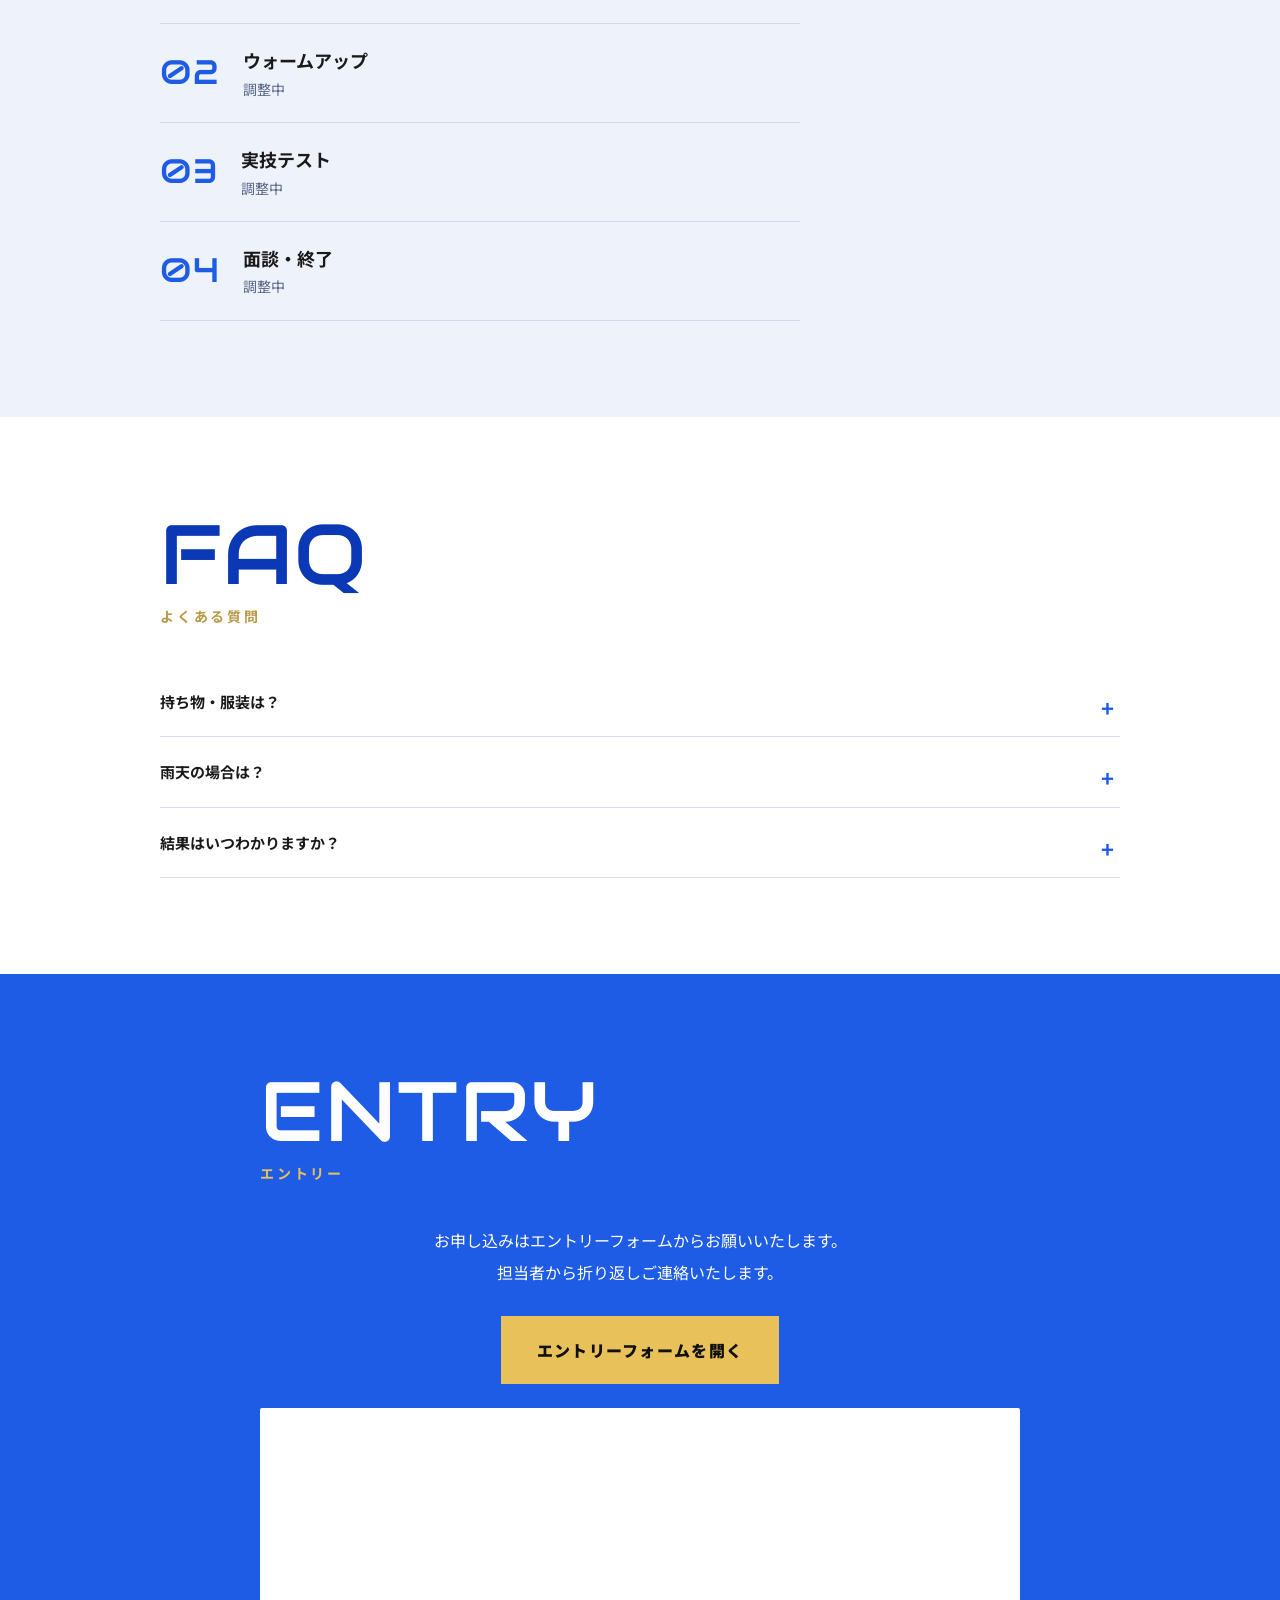
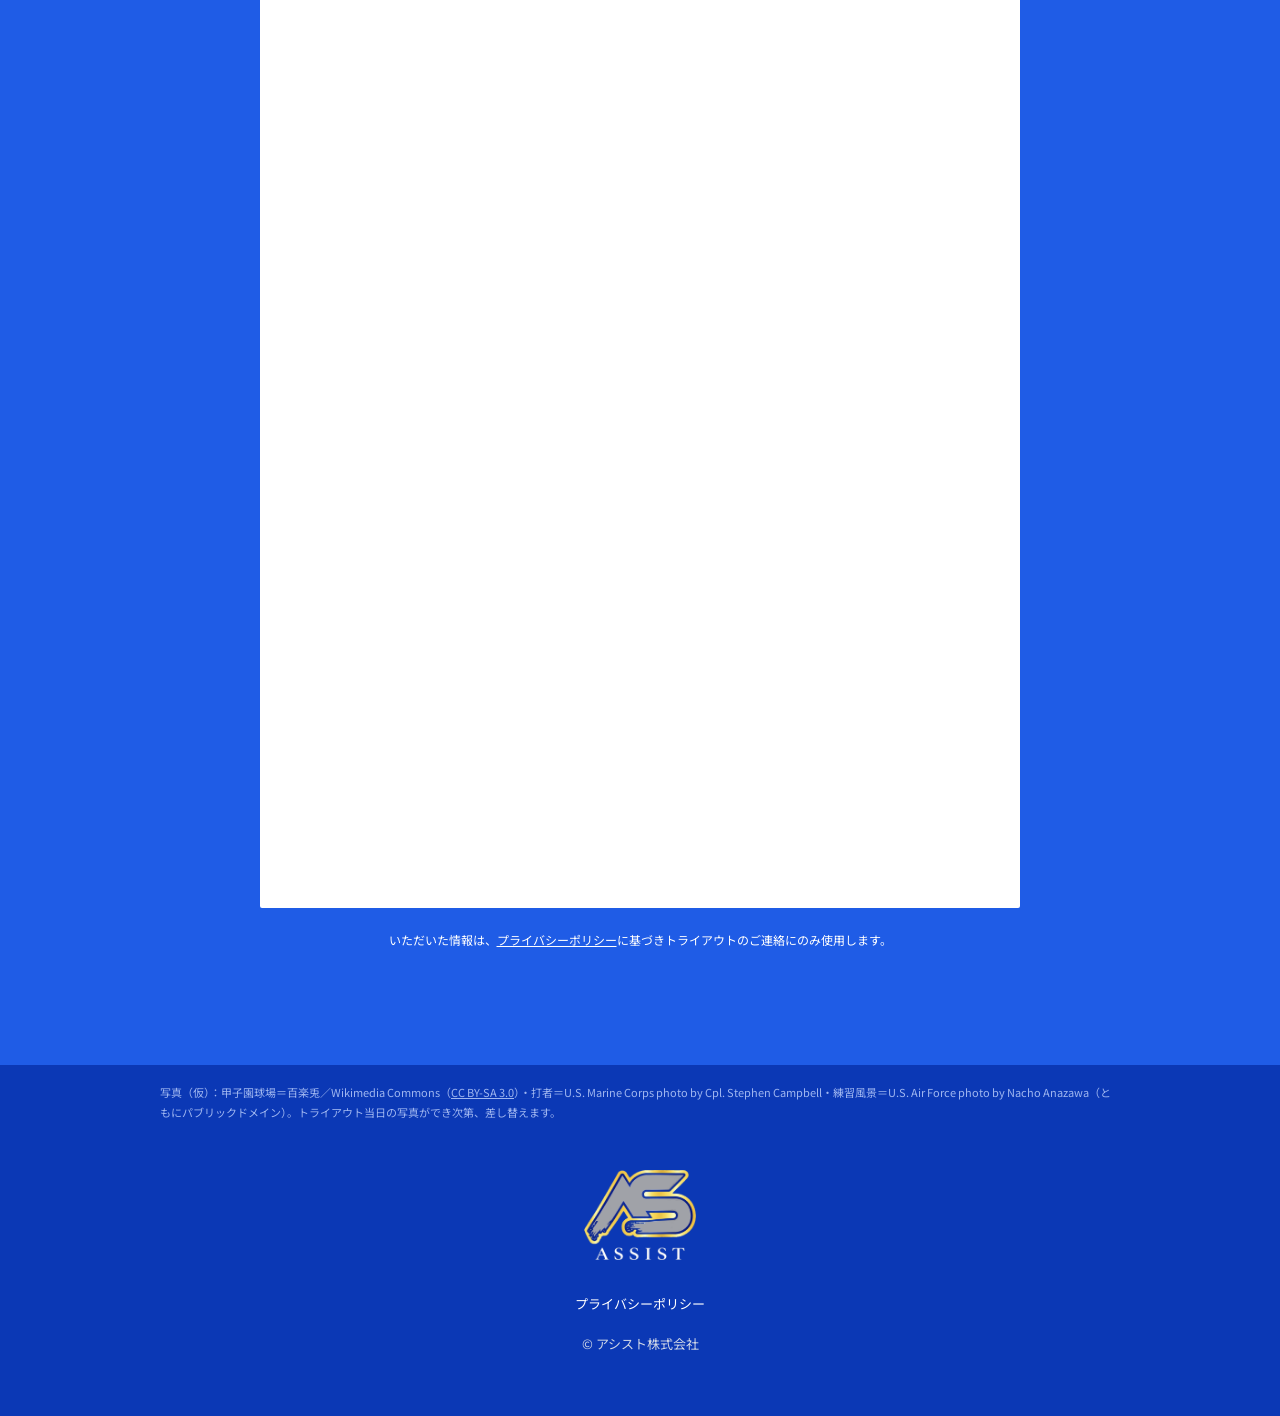
==== commit 9d3eeefc: "トライアウトLP更新 2026-10-13 12:16 Co-Authored-By: Claude Sonnet 5.5 <noreply@anthropic.com>" ====
--- a/index.html
+++ b/index.html
@@ -4,5 +4,5 @@
 <meta property="og:title" content="アシスト トライアウト 2026.12.25｜アシスト株式会社"><meta property="og:description" content="アシスト株式会社の軟式野球トライアウト（2026年12月25日開催）の募集ページです。"><meta property="og:type" content="website"><meta property="og:image" content="https://watanabemari1204.github.io/assist-tryout-lp/assets/ogp.jpg"><meta property="og:url" content="https://watanabemari1204.github.io/assist-tryout-lp/">
 <meta name="twitter:card" content="summary_large_image">
 <link rel="preconnect" href="https://fonts.googleapis.com"><link href="https://fonts.googleapis.com/css2?family=Audiowide&family=Noto+Sans+JP:wght@400;500;700;900&display=swap" rel="stylesheet">
-<link rel="stylesheet" href="style.css?v=1791861110"></head><body data-page="tryout"><div id="app"></div>
-<script>window.STATIC_TRYOUT={"date": "2026-12-25", "time": "調整中", "venue": "調整中", "fee": "調整中", "deadline": "調整中", "target": "調整中", "age": "調整中", "area": "調整中", "contact": "", "content": "実技テスト＋簡単な面談", "message_name": "", "message": "", "line_url": "", "form_url": "https://docs.google.com/forms/d/e/1FAIpQLSdtGnscmrM06WMJKwLOfcwKCpLzEXa4K-o_l9Rnr2ubJ9_MrA/viewform", "form_src_entry": "entry.632329297", "ga_id": "", "perks": [], "schedule": [{"t": "調整中", "x": "受付・準備"}, {"t": "調整中", "x": "ウォームアップ"}, {"t": "調整中", "x": "実技テスト"}, {"t": "調整中", "x": "面談・終了"}], "faq": [{"q": "持ち物・服装は？", "a": "詳細が決まり次第、お知らせでご案内します。"}, {"q": "雨天の場合は？", "a": "開催可否は当日朝までに、お知らせでご案内します。"}, {"q": "結果はいつわかりますか？", "a": "結果の連絡方法と時期は、決まり次第お知らせします。"}], "news": [], "youtube": []}</script><script src="app.js?v=1791861110"></script></body></html>+<link rel="stylesheet" href="style.css?v=1791861405"></head><body data-page="tryout"><div id="app"></div>
+<script>window.STATIC_TRYOUT={"date": "2026-12-25", "time": "調整中", "venue": "調整中", "fee": "調整中", "deadline": "調整中", "target": "調整中", "age": "調整中", "area": "調整中", "contact": "", "content": "実技テスト＋簡単な面談", "message_name": "", "message": "", "line_url": "", "form_url": "https://docs.google.com/forms/d/e/1FAIpQLSdtGnscmrM06WMJKwLOfcwKCpLzEXa4K-o_l9Rnr2ubJ9_MrA/viewform", "form_src_entry": "entry.632329297", "ga_id": "", "perks": [], "schedule": [{"t": "調整中", "x": "受付・準備"}, {"t": "調整中", "x": "ウォームアップ"}, {"t": "調整中", "x": "実技テスト"}, {"t": "調整中", "x": "面談・終了"}], "faq": [{"q": "持ち物・服装は？", "a": "詳細が決まり次第、お知らせでご案内します。"}, {"q": "雨天の場合は？", "a": "開催可否は当日朝までに、お知らせでご案内します。"}, {"q": "結果はいつわかりますか？", "a": "結果の連絡方法と時期は、決まり次第お知らせします。"}], "news": [], "youtube": []}</script><script src="app.js?v=1791861405"></script></body></html>
--- a/style.css
+++ b/style.css
@@ -291,3 +291,32 @@
 
 /* ビジョンの文章：行ごとに改行済み。余計な折り返しで1〜2文字だけ次の行に落ちないようにする */
 .ty-body{word-break:keep-all;overflow-wrap:anywhere;line-break:strict;text-wrap:balance}
+
+/* ====== ビジョンの物語：文字のバランス ====== */
+.ty-vs{align-items:start}
+.ty-fig{position:sticky;top:88px}
+.ty-vt .ty-big{margin:0 0 clamp(28px,5vw,44px);line-height:1.3}
+.ty-story{display:block}
+.ty-story p,.ty-day{margin:0 0 clamp(30px,5.6vw,46px)}
+.ty-story .ty-body{font-size:clamp(14.5px,3.95vw,17px);line-height:2.15;letter-spacing:.03em;opacity:.96;text-wrap:pretty}
+.ty-story .ty-body b,.ty-close b{color:var(--sand);font-weight:900}
+/* いちばん伝えたい2行：金色・大きく・左に線 */
+.ty-story .ty-key{font-size:clamp(18px,5.4vw,28px);line-height:1.75;font-weight:900;color:var(--sand);letter-spacing:.04em;padding-left:clamp(14px,2.6vw,20px);border-left:4px solid var(--sand);text-wrap:balance}
+/* 日付：数字は英字フォントで大きく */
+.ty-day{padding:clamp(16px,3vw,22px) 0;border-top:1px solid rgba(255,255,255,.35);border-bottom:1px solid rgba(255,255,255,.35)}
+.ty-day-n{font-size:clamp(34px,10vw,54px);font-weight:900;line-height:1.1;letter-spacing:.02em}
+.ty-day-n .au{font-weight:400;color:var(--sand);margin:0 2px}
+.ty-day-t{font-size:clamp(14px,3.9vw,17px);margin-top:8px;letter-spacing:.06em;opacity:.95}
+/* 締め */
+.ty-story .ty-close{font-size:clamp(14px,4.3vw,20px);line-height:2;font-weight:700;letter-spacing:.04em;margin-bottom:0;text-wrap:balance}
+@media(max-width:900px){.ty-fig{position:relative;top:auto}}
+/* パソコン：写真は文章の縦の中央に（下に大きな空きを作らない） */
+.ty-vs{align-items:center}
+.ty-fig{position:relative;top:auto}
+
+.ty-c br.m{display:none}
+@media(max-width:900px){.ty-c br.m{display:inline}}
+@media(min-width:901px){
+  .ty-vs{align-items:start}
+  .ty-fig{position:sticky;top:96px}
+}
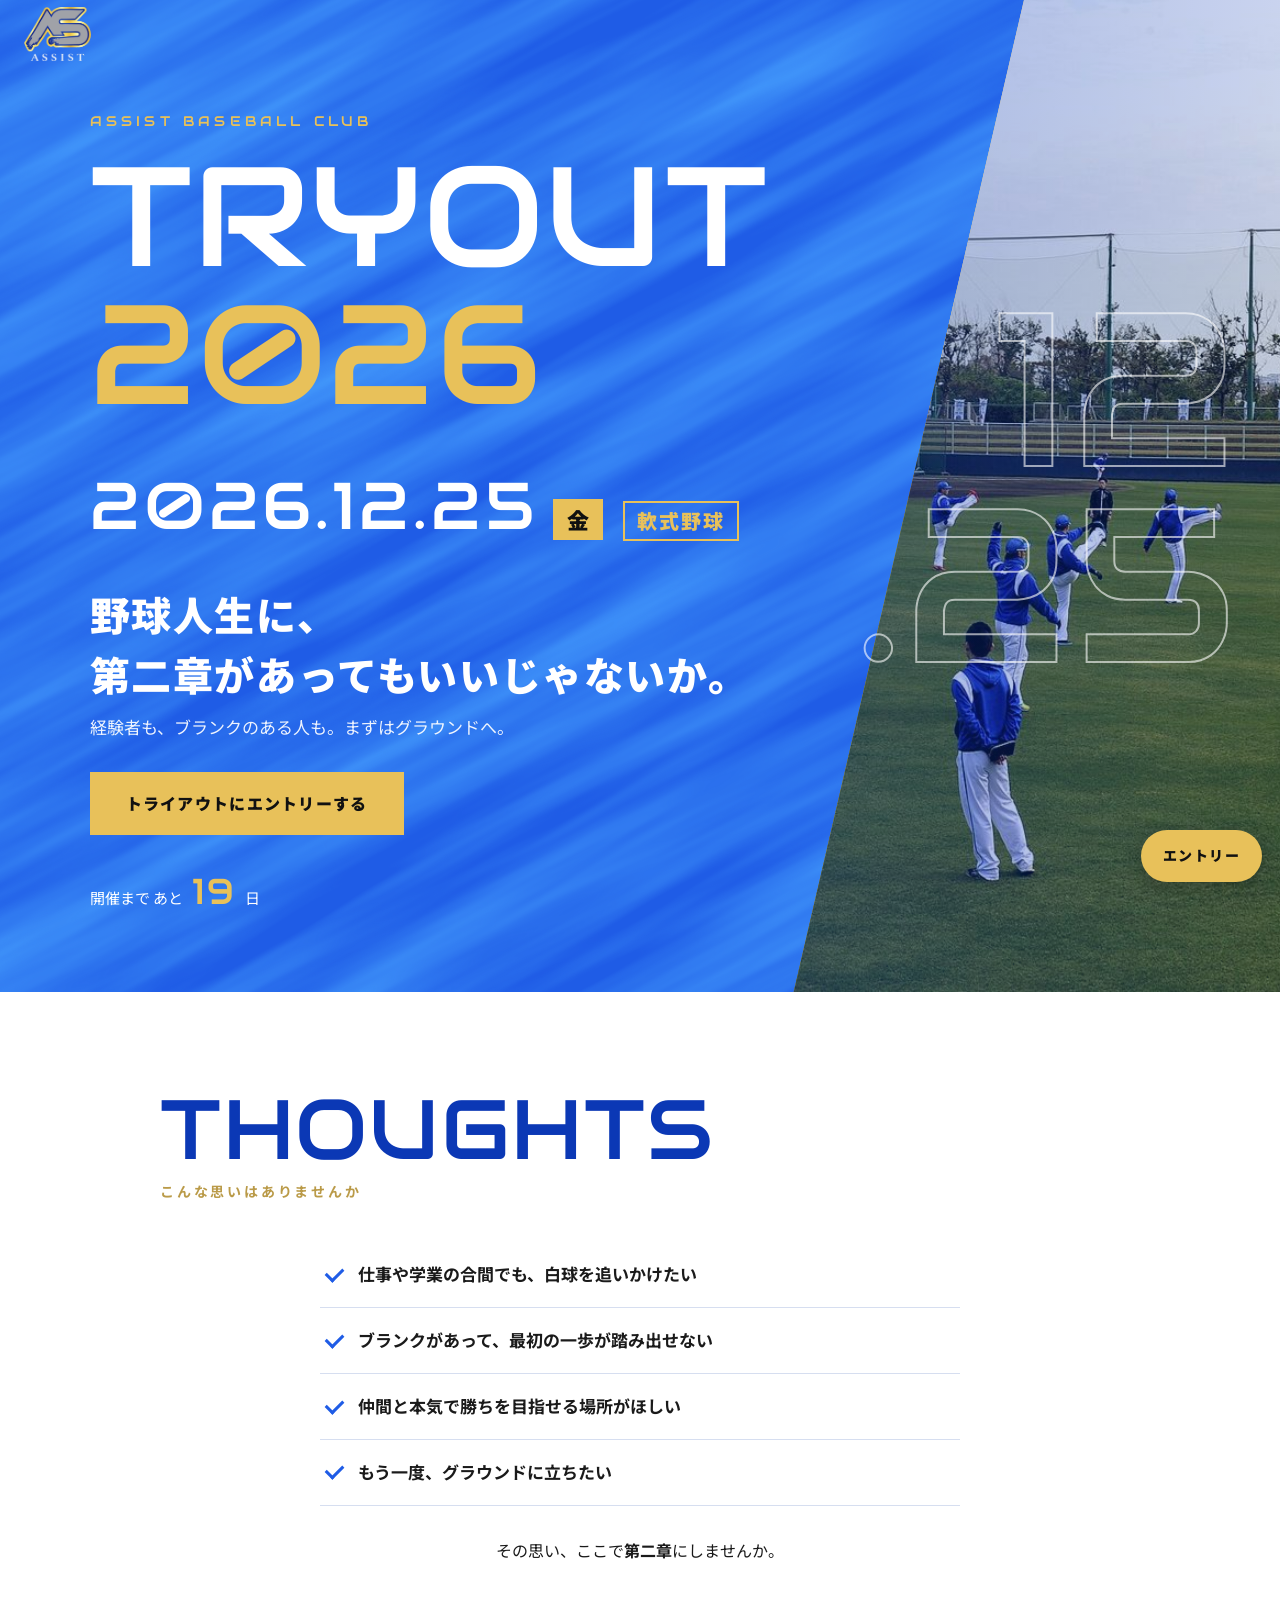
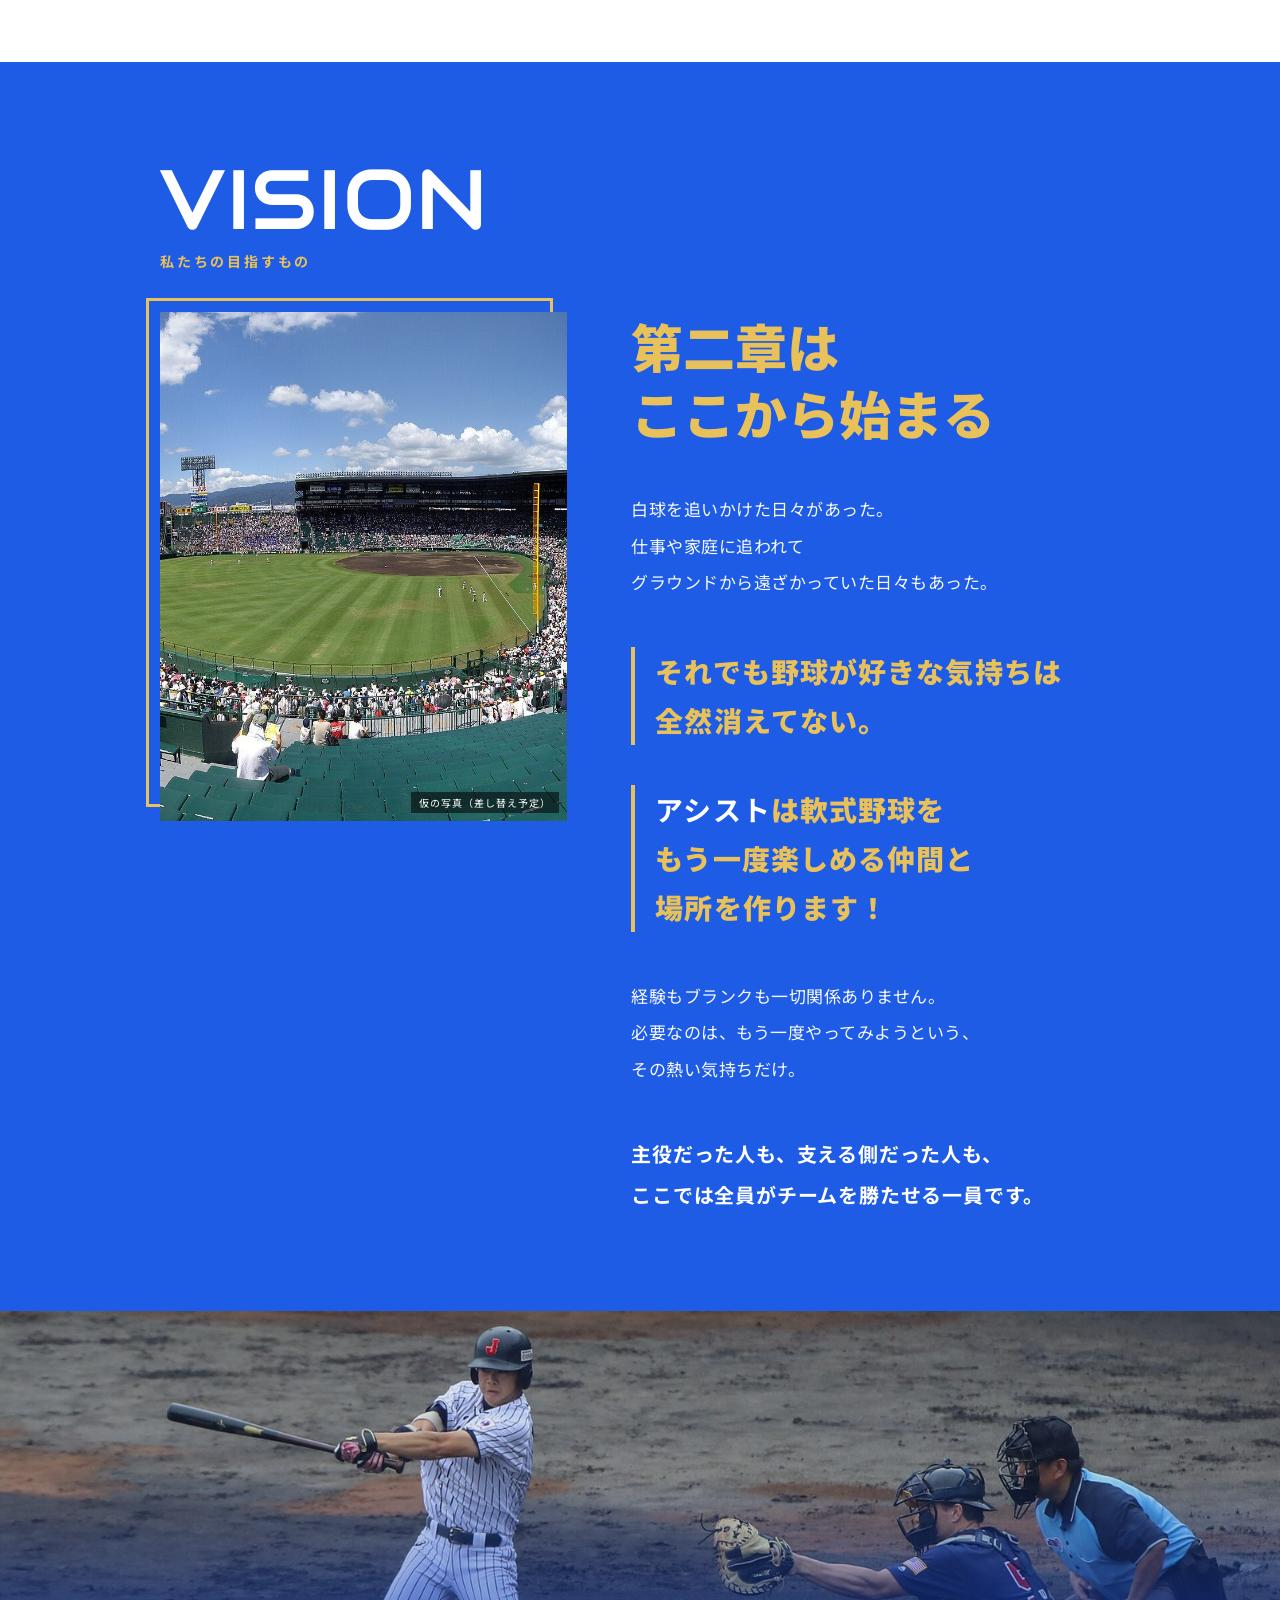
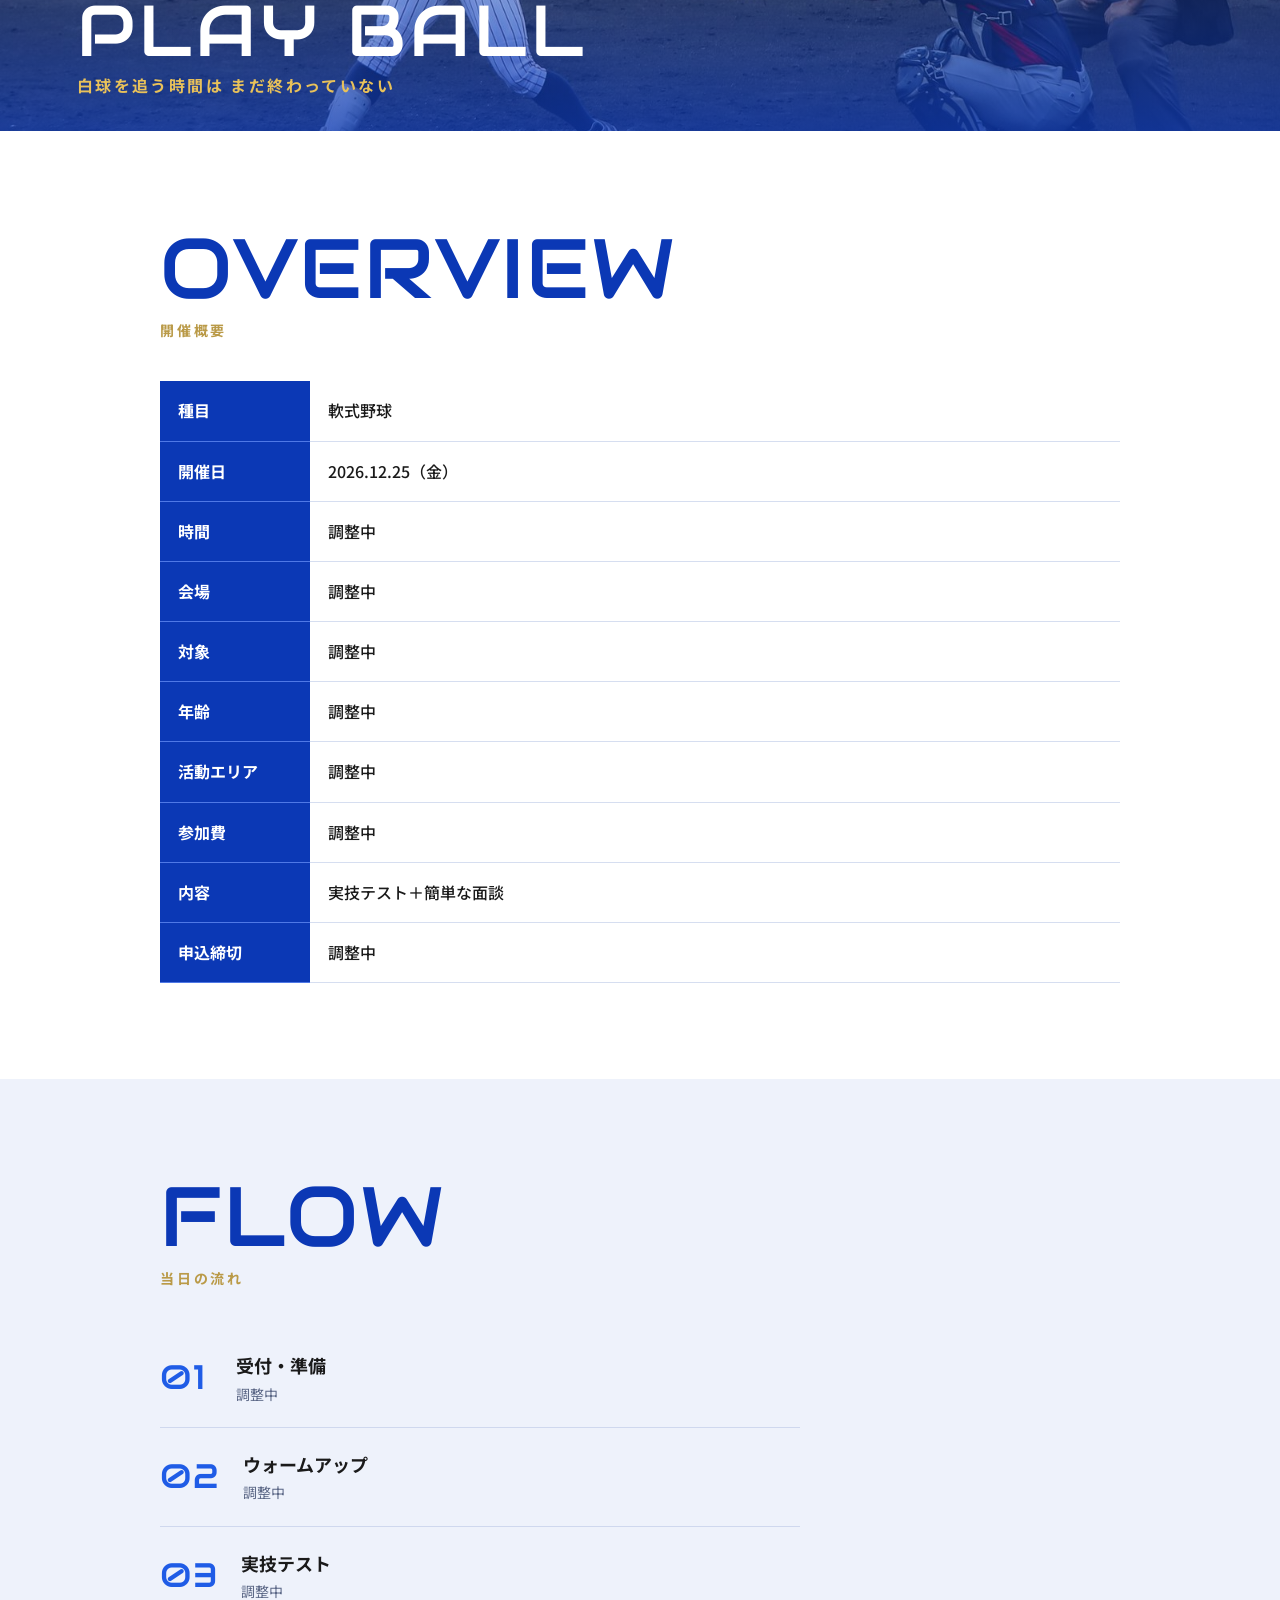
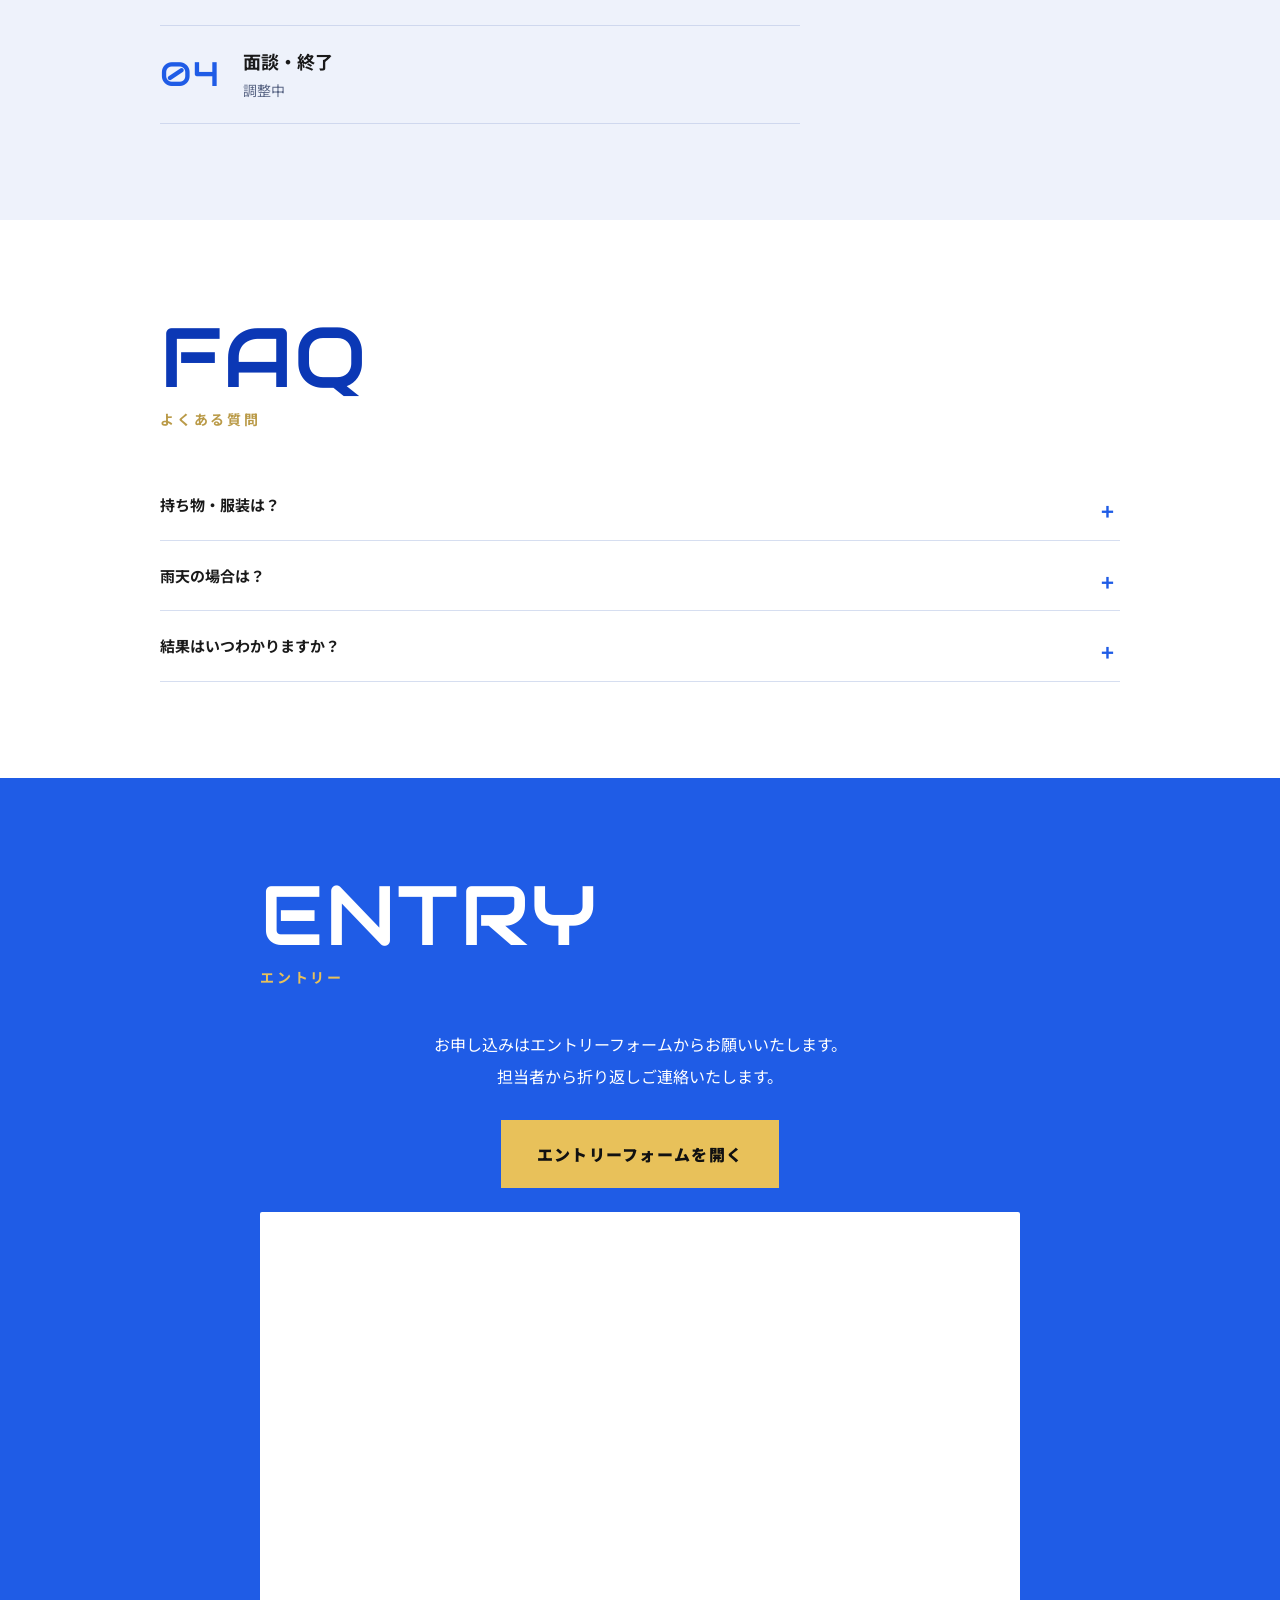
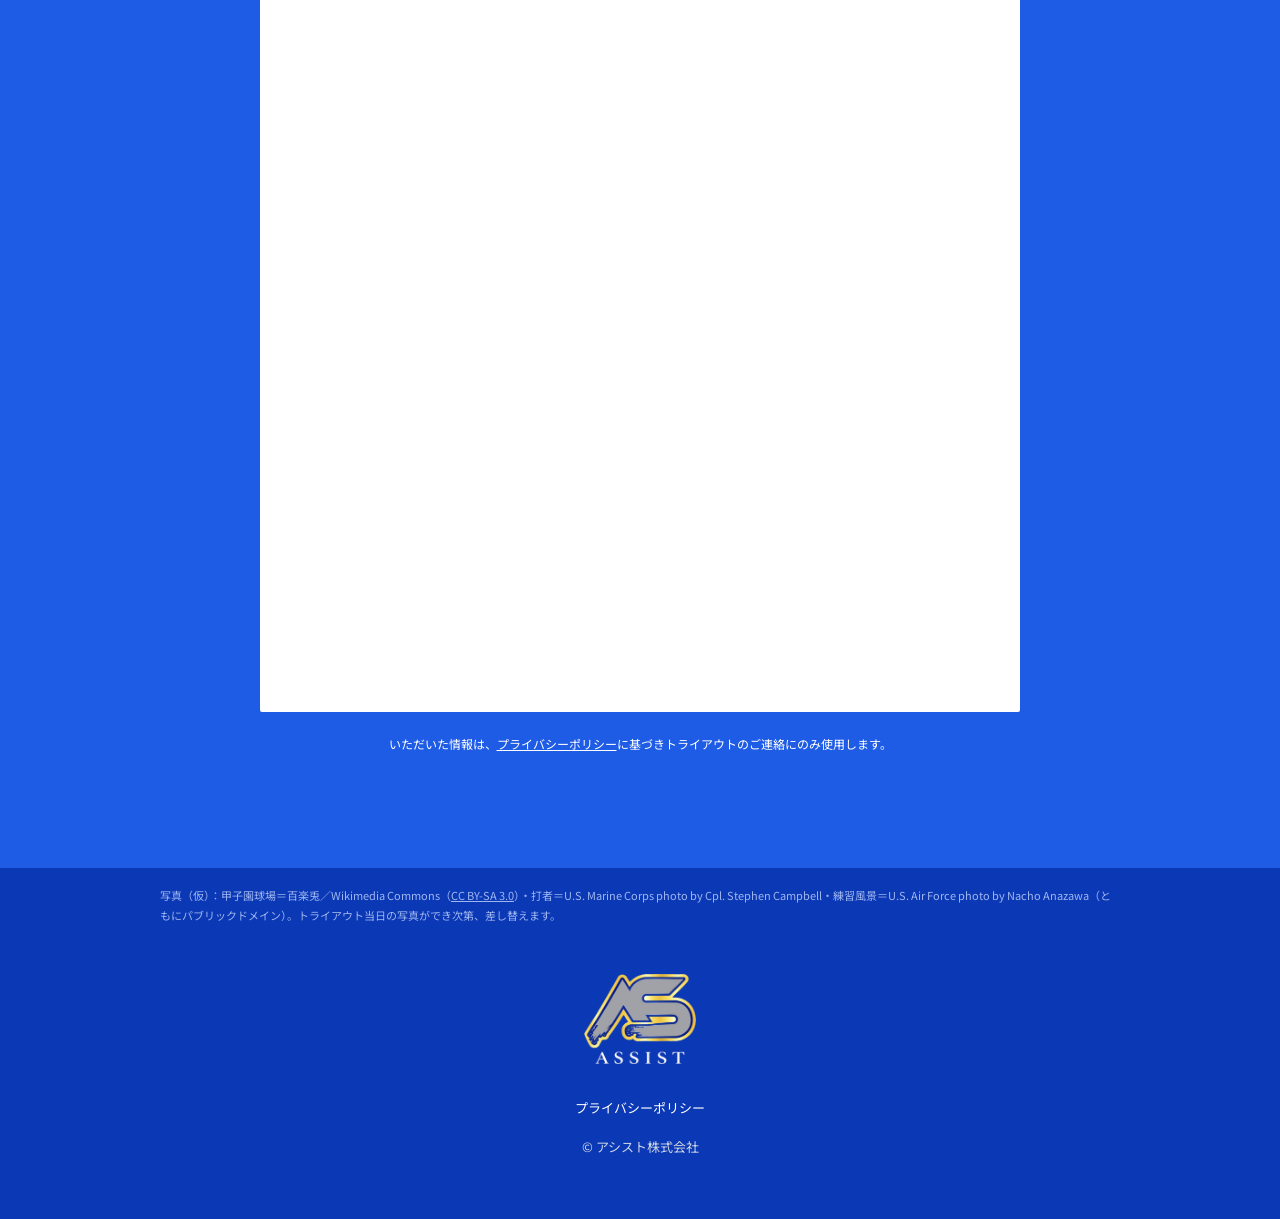
==== commit 659a8316: "トライアウトLP更新 2026-10-13 12:19 Co-Authored-By: Claude Sonnet 5.5 <noreply@anthropic.com>" ====
--- a/index.html
+++ b/index.html
@@ -4,5 +4,5 @@
 <meta property="og:title" content="アシスト トライアウト 2026.12.25｜アシスト株式会社"><meta property="og:description" content="アシスト株式会社の軟式野球トライアウト（2026年12月25日開催）の募集ページです。"><meta property="og:type" content="website"><meta property="og:image" content="https://watanabemari1204.github.io/assist-tryout-lp/assets/ogp.jpg"><meta property="og:url" content="https://watanabemari1204.github.io/assist-tryout-lp/">
 <meta name="twitter:card" content="summary_large_image">
 <link rel="preconnect" href="https://fonts.googleapis.com"><link href="https://fonts.googleapis.com/css2?family=Audiowide&family=Noto+Sans+JP:wght@400;500;700;900&display=swap" rel="stylesheet">
-<link rel="stylesheet" href="style.css?v=1791861405"></head><body data-page="tryout"><div id="app"></div>
-<script>window.STATIC_TRYOUT={"date": "2026-12-25", "time": "調整中", "venue": "調整中", "fee": "調整中", "deadline": "調整中", "target": "調整中", "age": "調整中", "area": "調整中", "contact": "", "content": "実技テスト＋簡単な面談", "message_name": "", "message": "", "line_url": "", "form_url": "https://docs.google.com/forms/d/e/1FAIpQLSdtGnscmrM06WMJKwLOfcwKCpLzEXa4K-o_l9Rnr2ubJ9_MrA/viewform", "form_src_entry": "entry.632329297", "ga_id": "", "perks": [], "schedule": [{"t": "調整中", "x": "受付・準備"}, {"t": "調整中", "x": "ウォームアップ"}, {"t": "調整中", "x": "実技テスト"}, {"t": "調整中", "x": "面談・終了"}], "faq": [{"q": "持ち物・服装は？", "a": "詳細が決まり次第、お知らせでご案内します。"}, {"q": "雨天の場合は？", "a": "開催可否は当日朝までに、お知らせでご案内します。"}, {"q": "結果はいつわかりますか？", "a": "結果の連絡方法と時期は、決まり次第お知らせします。"}], "news": [], "youtube": []}</script><script src="app.js?v=1791861405"></script></body></html>+<link rel="stylesheet" href="style.css?v=1791861558"></head><body data-page="tryout"><div id="app"></div>
+<script>window.STATIC_TRYOUT={"date": "2026-12-25", "time": "調整中", "venue": "調整中", "fee": "調整中", "deadline": "調整中", "target": "調整中", "age": "調整中", "area": "調整中", "contact": "", "content": "実技テスト＋簡単な面談", "message_name": "", "message": "", "line_url": "", "form_url": "https://docs.google.com/forms/d/e/1FAIpQLSdtGnscmrM06WMJKwLOfcwKCpLzEXa4K-o_l9Rnr2ubJ9_MrA/viewform", "form_src_entry": "entry.632329297", "ga_id": "", "perks": [], "schedule": [{"t": "調整中", "x": "受付・準備"}, {"t": "調整中", "x": "ウォームアップ"}, {"t": "調整中", "x": "実技テスト"}, {"t": "調整中", "x": "面談・終了"}], "faq": [{"q": "持ち物・服装は？", "a": "詳細が決まり次第、お知らせでご案内します。"}, {"q": "雨天の場合は？", "a": "開催可否は当日朝までに、お知らせでご案内します。"}, {"q": "結果はいつわかりますか？", "a": "結果の連絡方法と時期は、決まり次第お知らせします。"}], "news": [], "youtube": []}</script><script src="app.js?v=1791861558"></script></body></html>
--- a/style.css
+++ b/style.css
@@ -320,3 +320,7 @@
   .ty-vs{align-items:start}
   .ty-fig{position:sticky;top:96px}
 }
+
+.ty-story .ty-key b{color:#fff}
+.ty-story .ty-key+.ty-key{margin-top:-6px}
+.ty-story .ty-close{font-size:clamp(15px,4.4vw,20px);line-height:2.05}
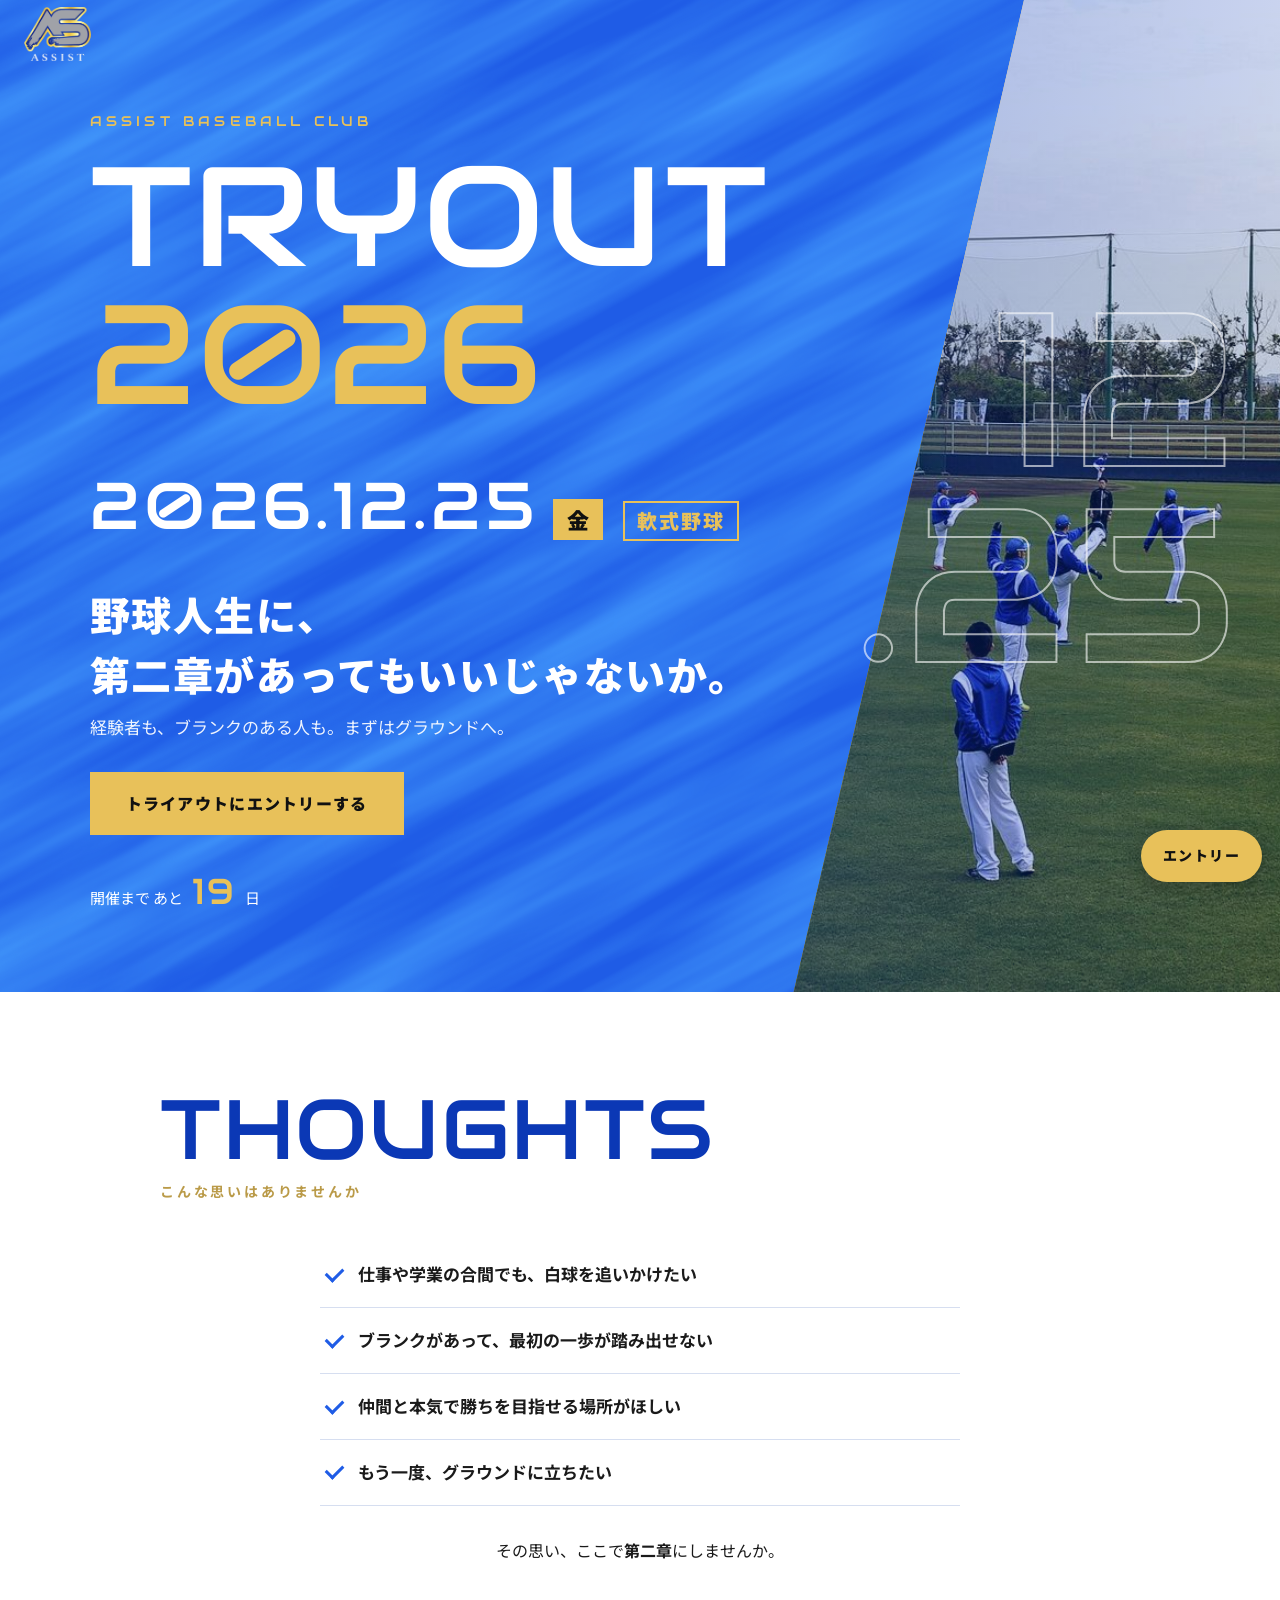
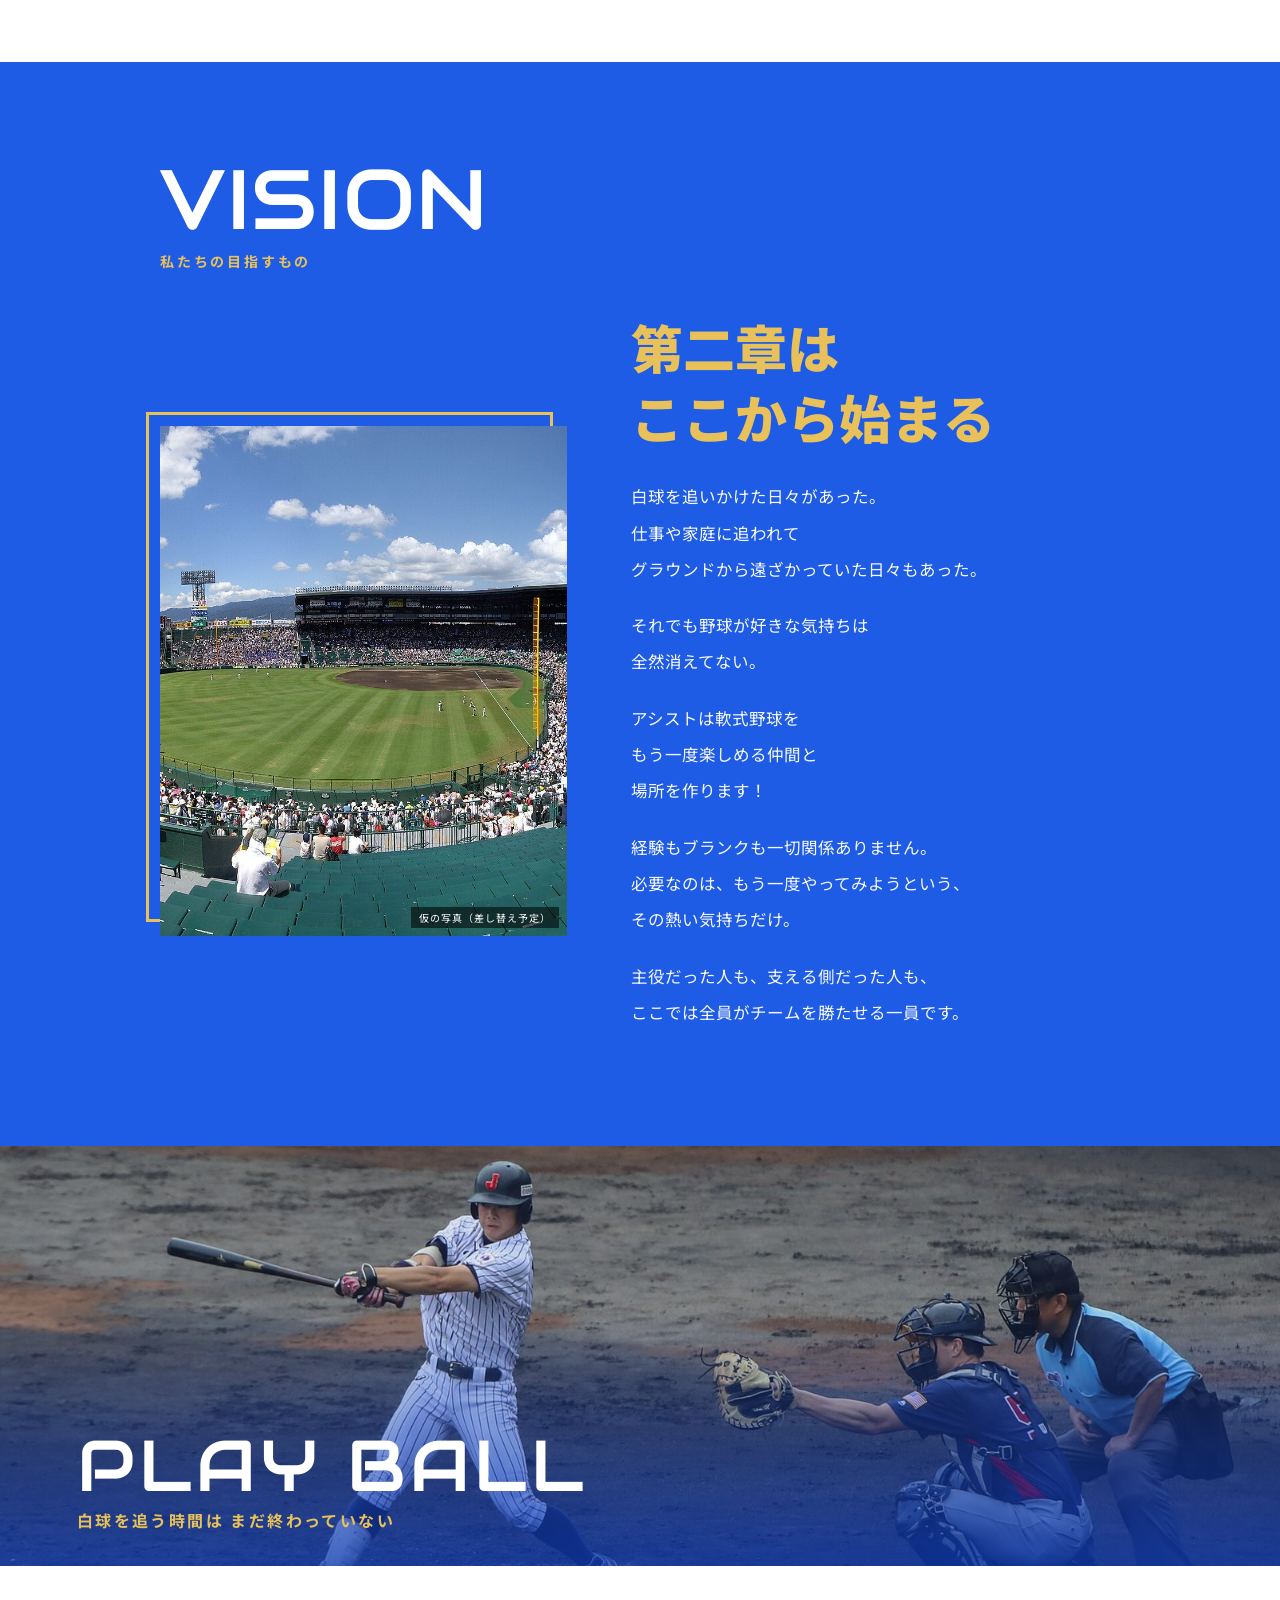
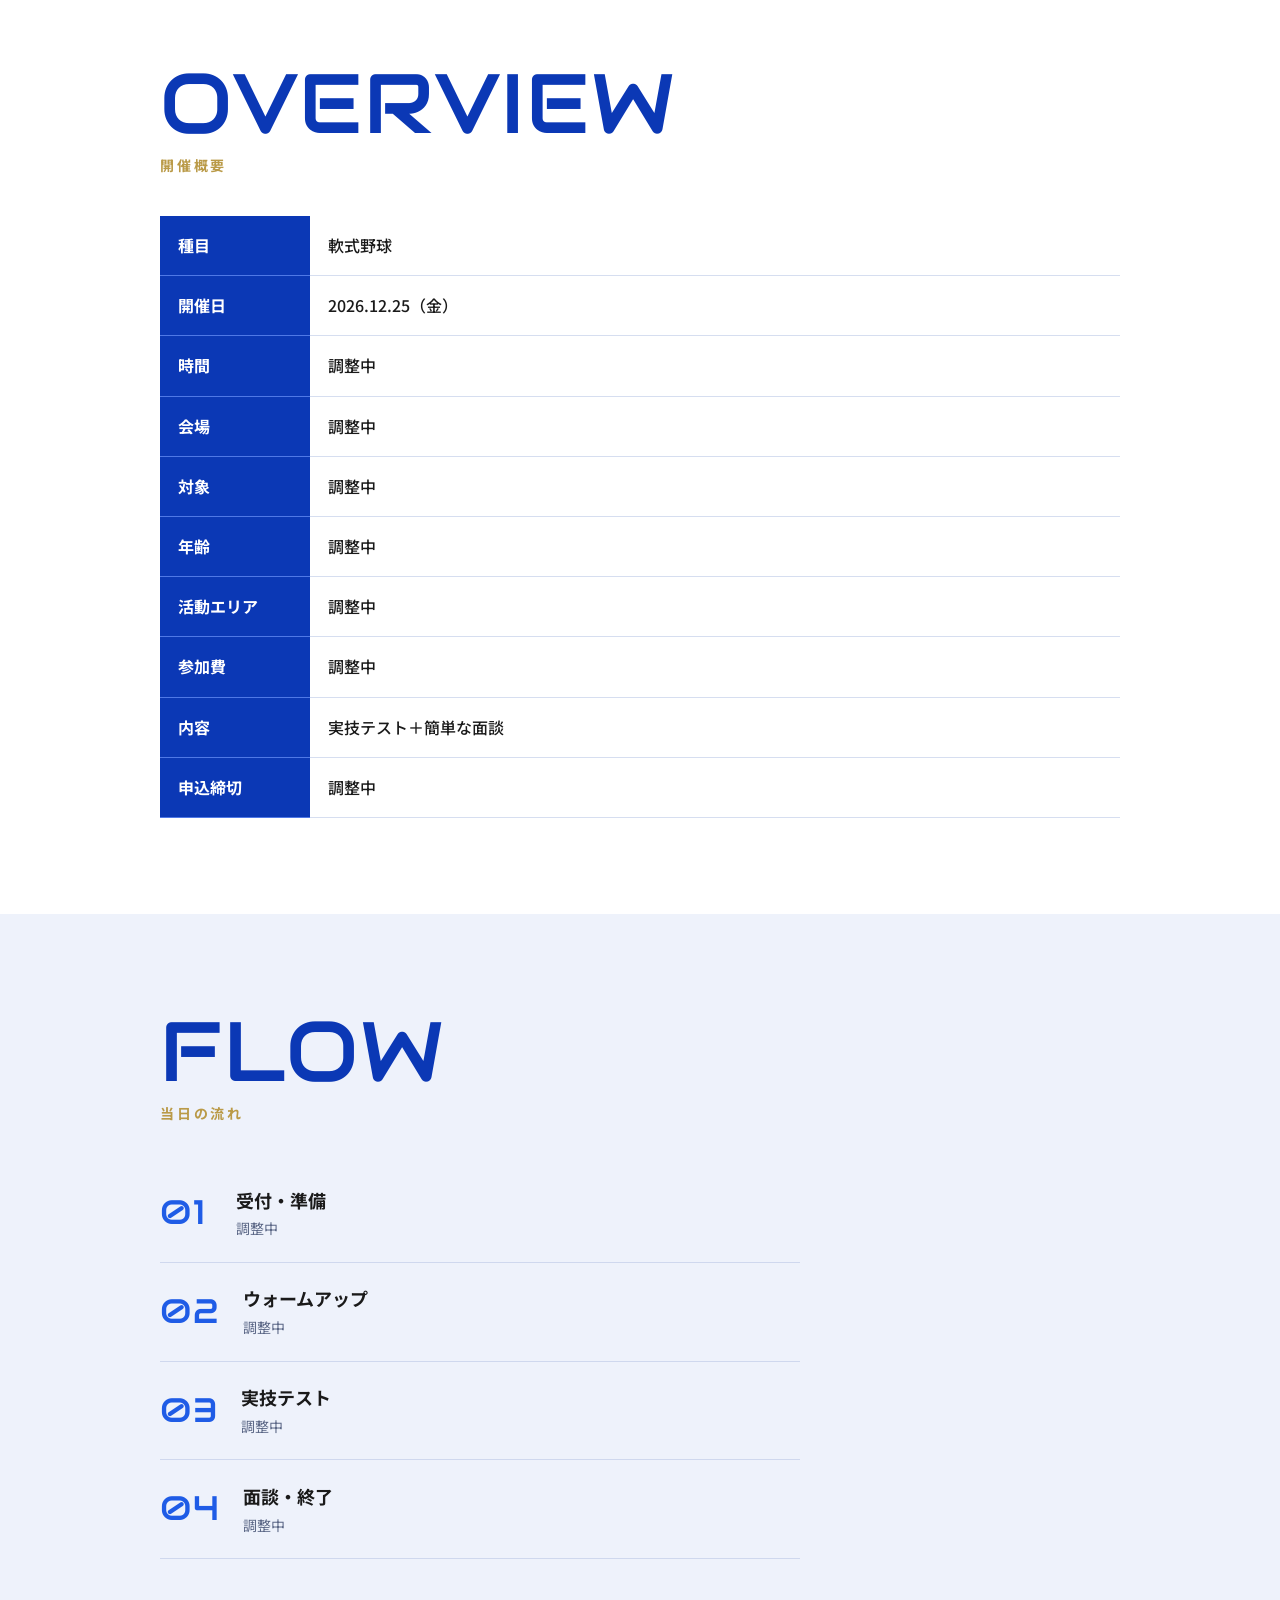
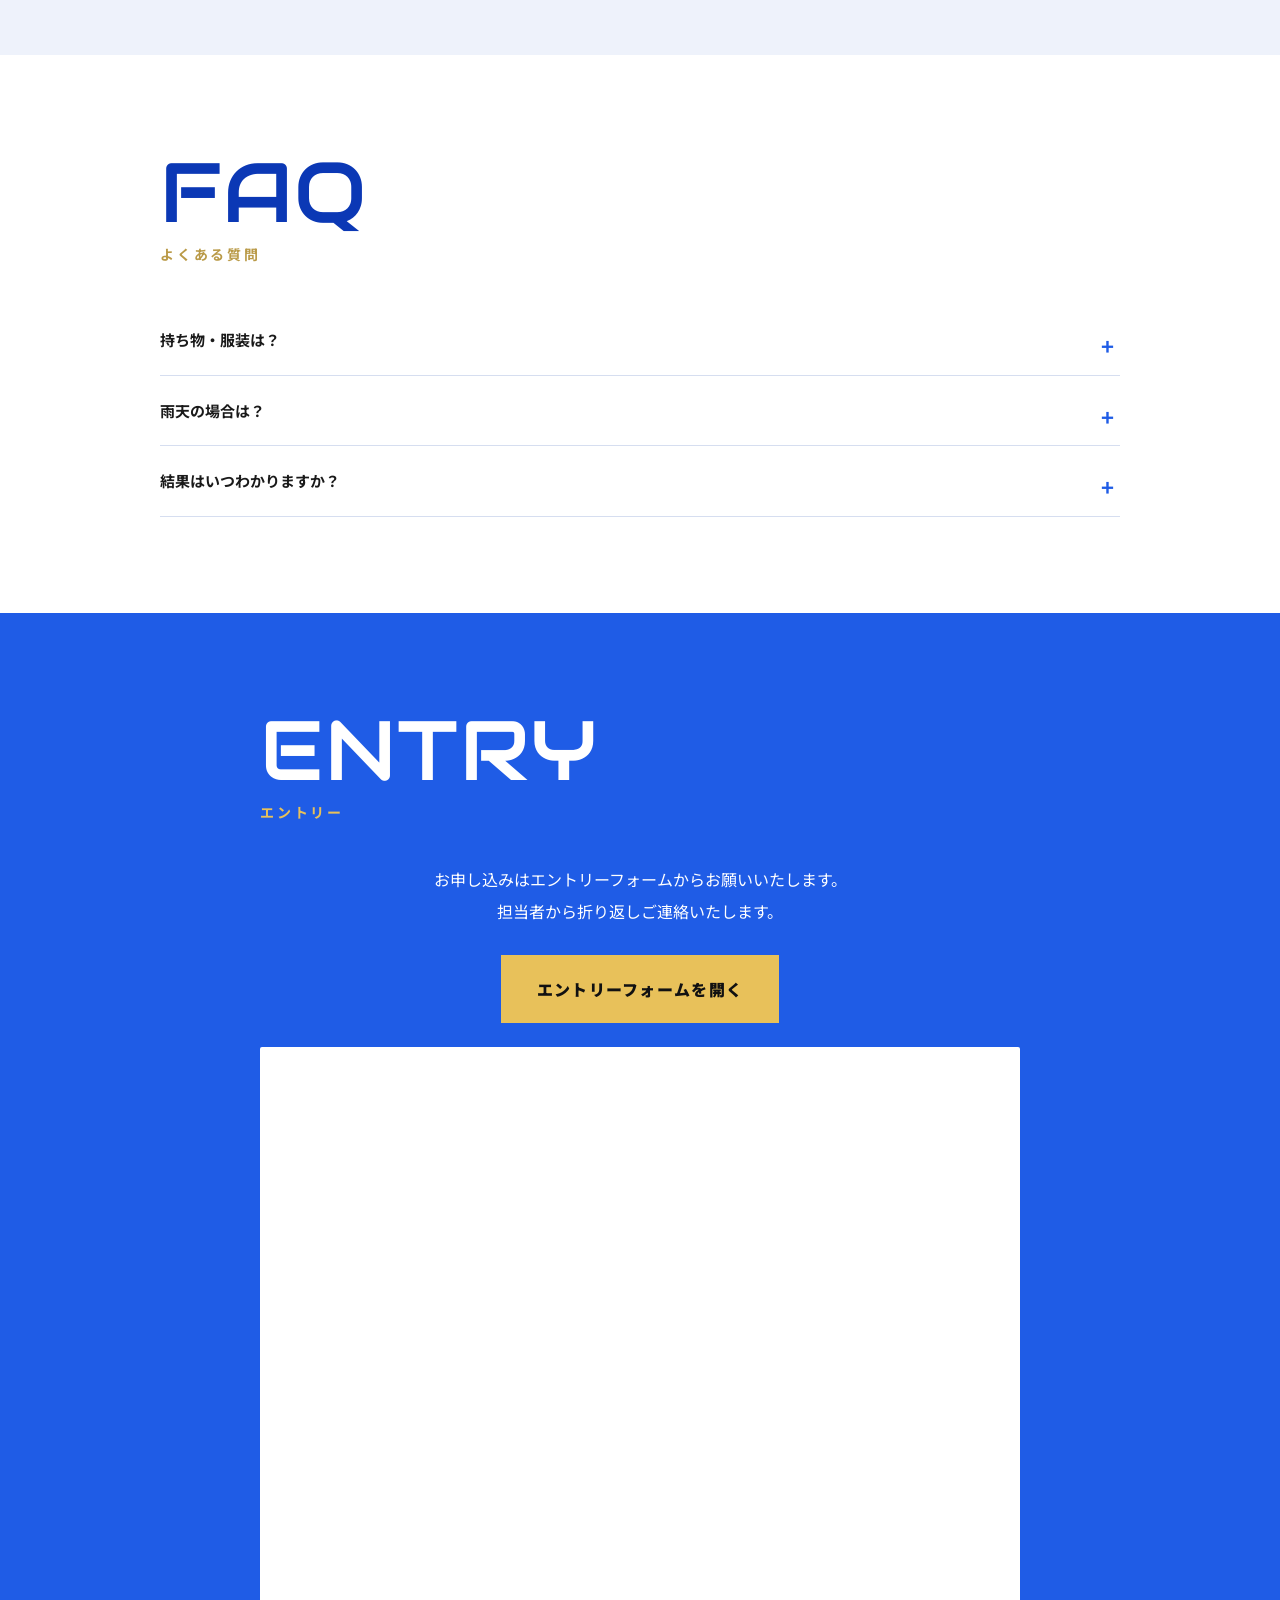
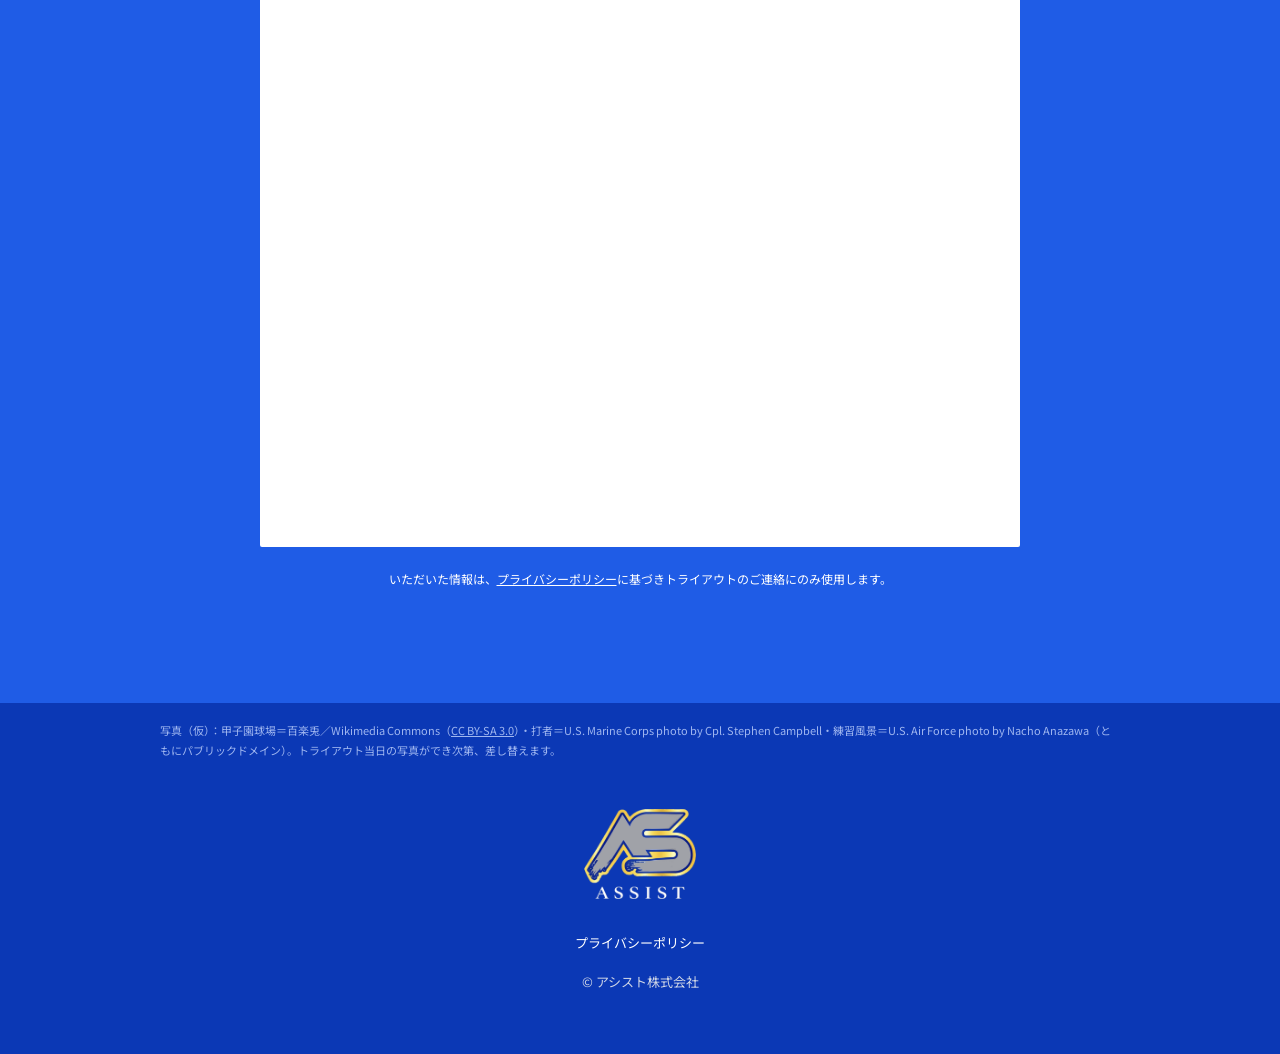
==== commit 8d882aec: "トライアウトLP更新 2026-10-13 12:22 Co-Authored-By: Claude Sonnet 5.5 <noreply@anthropic.com>" ====
--- a/index.html
+++ b/index.html
@@ -4,5 +4,5 @@
 <meta property="og:title" content="アシスト トライアウト 2026.12.25｜アシスト株式会社"><meta property="og:description" content="アシスト株式会社の軟式野球トライアウト（2026年12月25日開催）の募集ページです。"><meta property="og:type" content="website"><meta property="og:image" content="https://watanabemari1204.github.io/assist-tryout-lp/assets/ogp.jpg"><meta property="og:url" content="https://watanabemari1204.github.io/assist-tryout-lp/">
 <meta name="twitter:card" content="summary_large_image">
 <link rel="preconnect" href="https://fonts.googleapis.com"><link href="https://fonts.googleapis.com/css2?family=Audiowide&family=Noto+Sans+JP:wght@400;500;700;900&display=swap" rel="stylesheet">
-<link rel="stylesheet" href="style.css?v=1791861558"></head><body data-page="tryout"><div id="app"></div>
-<script>window.STATIC_TRYOUT={"date": "2026-12-25", "time": "調整中", "venue": "調整中", "fee": "調整中", "deadline": "調整中", "target": "調整中", "age": "調整中", "area": "調整中", "contact": "", "content": "実技テスト＋簡単な面談", "message_name": "", "message": "", "line_url": "", "form_url": "https://docs.google.com/forms/d/e/1FAIpQLSdtGnscmrM06WMJKwLOfcwKCpLzEXa4K-o_l9Rnr2ubJ9_MrA/viewform", "form_src_entry": "entry.632329297", "ga_id": "", "perks": [], "schedule": [{"t": "調整中", "x": "受付・準備"}, {"t": "調整中", "x": "ウォームアップ"}, {"t": "調整中", "x": "実技テスト"}, {"t": "調整中", "x": "面談・終了"}], "faq": [{"q": "持ち物・服装は？", "a": "詳細が決まり次第、お知らせでご案内します。"}, {"q": "雨天の場合は？", "a": "開催可否は当日朝までに、お知らせでご案内します。"}, {"q": "結果はいつわかりますか？", "a": "結果の連絡方法と時期は、決まり次第お知らせします。"}], "news": [], "youtube": []}</script><script src="app.js?v=1791861558"></script></body></html>+<link rel="stylesheet" href="style.css?v=1791861755"></head><body data-page="tryout"><div id="app"></div>
+<script>window.STATIC_TRYOUT={"date": "2026-12-25", "time": "調整中", "venue": "調整中", "fee": "調整中", "deadline": "調整中", "target": "調整中", "age": "調整中", "area": "調整中", "contact": "", "content": "実技テスト＋簡単な面談", "message_name": "", "message": "", "line_url": "", "form_url": "https://docs.google.com/forms/d/e/1FAIpQLSdtGnscmrM06WMJKwLOfcwKCpLzEXa4K-o_l9Rnr2ubJ9_MrA/viewform", "form_src_entry": "entry.632329297", "ga_id": "", "perks": [], "schedule": [{"t": "調整中", "x": "受付・準備"}, {"t": "調整中", "x": "ウォームアップ"}, {"t": "調整中", "x": "実技テスト"}, {"t": "調整中", "x": "面談・終了"}], "faq": [{"q": "持ち物・服装は？", "a": "詳細が決まり次第、お知らせでご案内します。"}, {"q": "雨天の場合は？", "a": "開催可否は当日朝までに、お知らせでご案内します。"}, {"q": "結果はいつわかりますか？", "a": "結果の連絡方法と時期は、決まり次第お知らせします。"}], "news": [], "youtube": []}</script><script src="app.js?v=1791861755"></script></body></html>
--- a/style.css
+++ b/style.css
@@ -292,35 +292,6 @@
 /* ビジョンの文章：行ごとに改行済み。余計な折り返しで1〜2文字だけ次の行に落ちないようにする */
 .ty-body{word-break:keep-all;overflow-wrap:anywhere;line-break:strict;text-wrap:balance}
 
-/* ====== ビジョンの物語：文字のバランス ====== */
-.ty-vs{align-items:start}
-.ty-fig{position:sticky;top:88px}
-.ty-vt .ty-big{margin:0 0 clamp(28px,5vw,44px);line-height:1.3}
-.ty-story{display:block}
-.ty-story p,.ty-day{margin:0 0 clamp(30px,5.6vw,46px)}
-.ty-story .ty-body{font-size:clamp(14.5px,3.95vw,17px);line-height:2.15;letter-spacing:.03em;opacity:.96;text-wrap:pretty}
-.ty-story .ty-body b,.ty-close b{color:var(--sand);font-weight:900}
-/* いちばん伝えたい2行：金色・大きく・左に線 */
-.ty-story .ty-key{font-size:clamp(18px,5.4vw,28px);line-height:1.75;font-weight:900;color:var(--sand);letter-spacing:.04em;padding-left:clamp(14px,2.6vw,20px);border-left:4px solid var(--sand);text-wrap:balance}
-/* 日付：数字は英字フォントで大きく */
-.ty-day{padding:clamp(16px,3vw,22px) 0;border-top:1px solid rgba(255,255,255,.35);border-bottom:1px solid rgba(255,255,255,.35)}
-.ty-day-n{font-size:clamp(34px,10vw,54px);font-weight:900;line-height:1.1;letter-spacing:.02em}
-.ty-day-n .au{font-weight:400;color:var(--sand);margin:0 2px}
-.ty-day-t{font-size:clamp(14px,3.9vw,17px);margin-top:8px;letter-spacing:.06em;opacity:.95}
-/* 締め */
-.ty-story .ty-close{font-size:clamp(14px,4.3vw,20px);line-height:2;font-weight:700;letter-spacing:.04em;margin-bottom:0;text-wrap:balance}
-@media(max-width:900px){.ty-fig{position:relative;top:auto}}
-/* パソコン：写真は文章の縦の中央に（下に大きな空きを作らない） */
-.ty-vs{align-items:center}
-.ty-fig{position:relative;top:auto}
 
 .ty-c br.m{display:none}
 @media(max-width:900px){.ty-c br.m{display:inline}}
-@media(min-width:901px){
-  .ty-vs{align-items:start}
-  .ty-fig{position:sticky;top:96px}
-}
-
-.ty-story .ty-key b{color:#fff}
-.ty-story .ty-key+.ty-key{margin-top:-6px}
-.ty-story .ty-close{font-size:clamp(15px,4.4vw,20px);line-height:2.05}
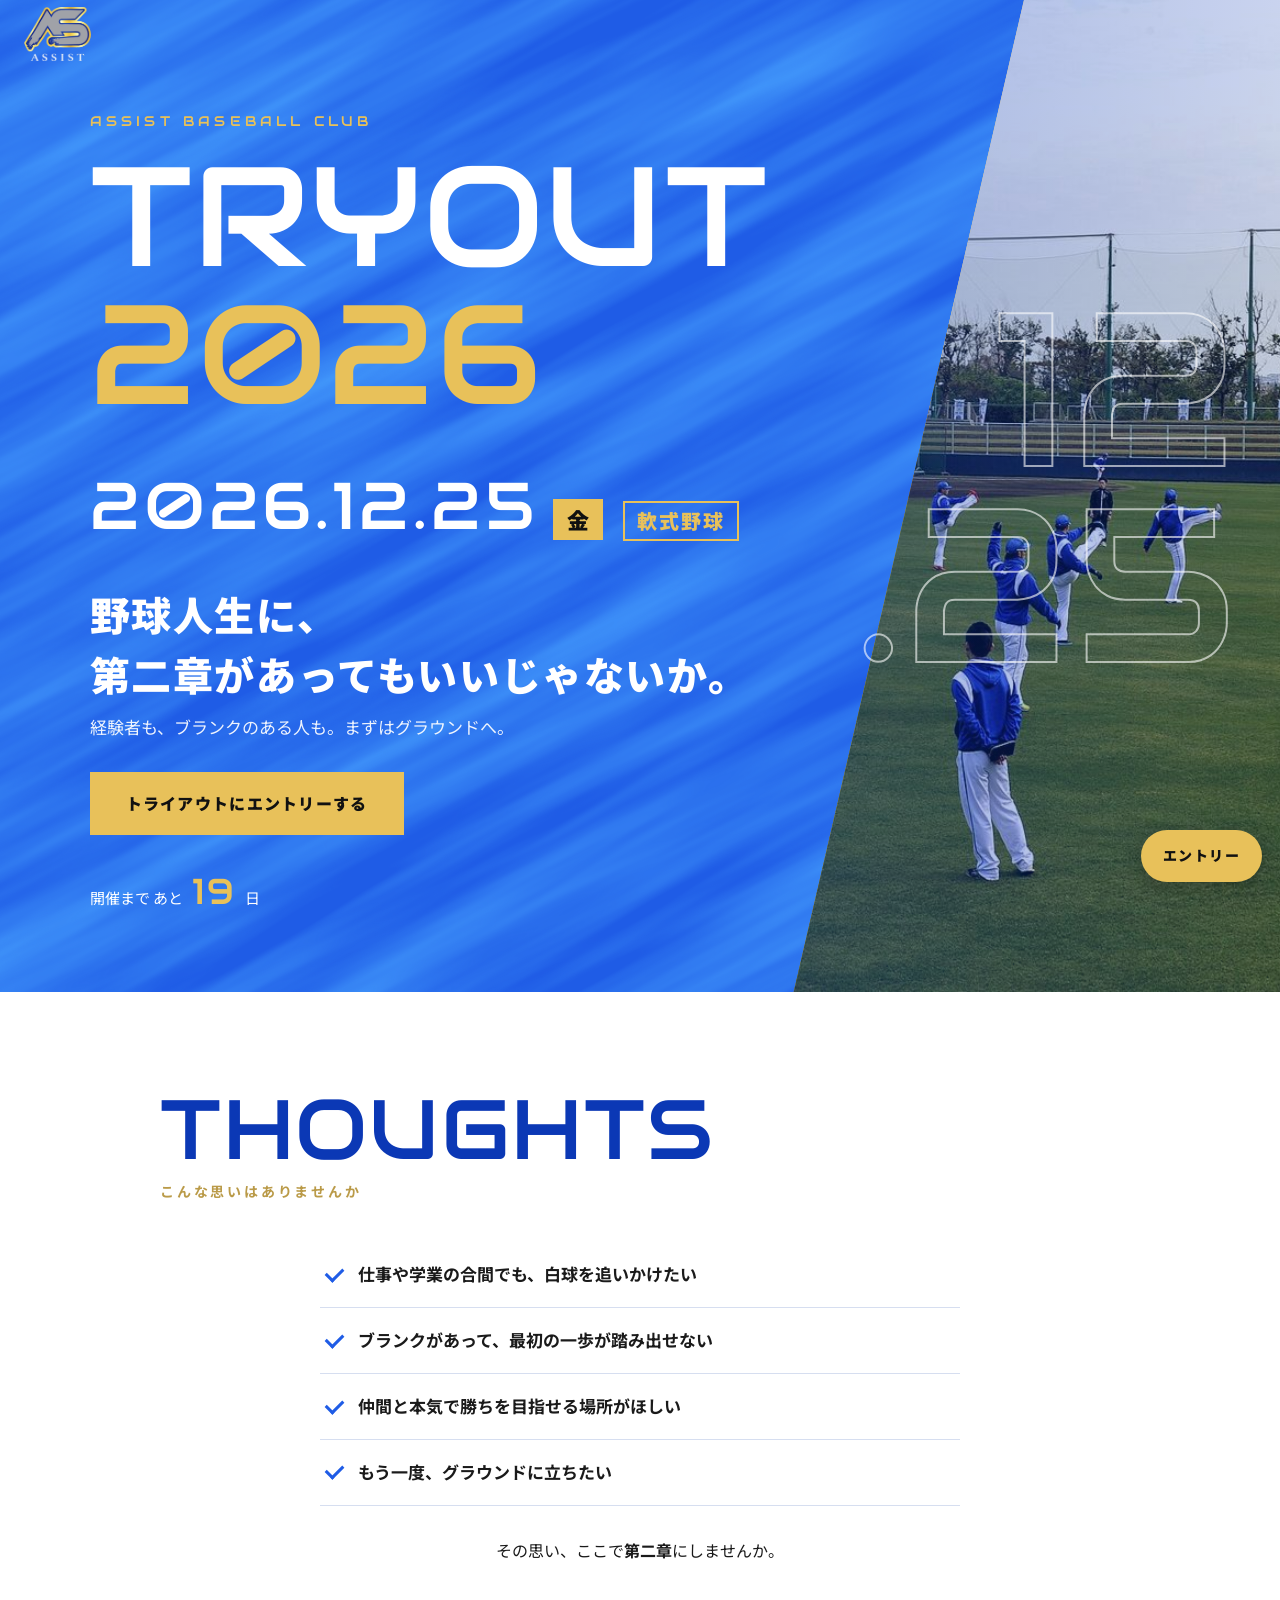
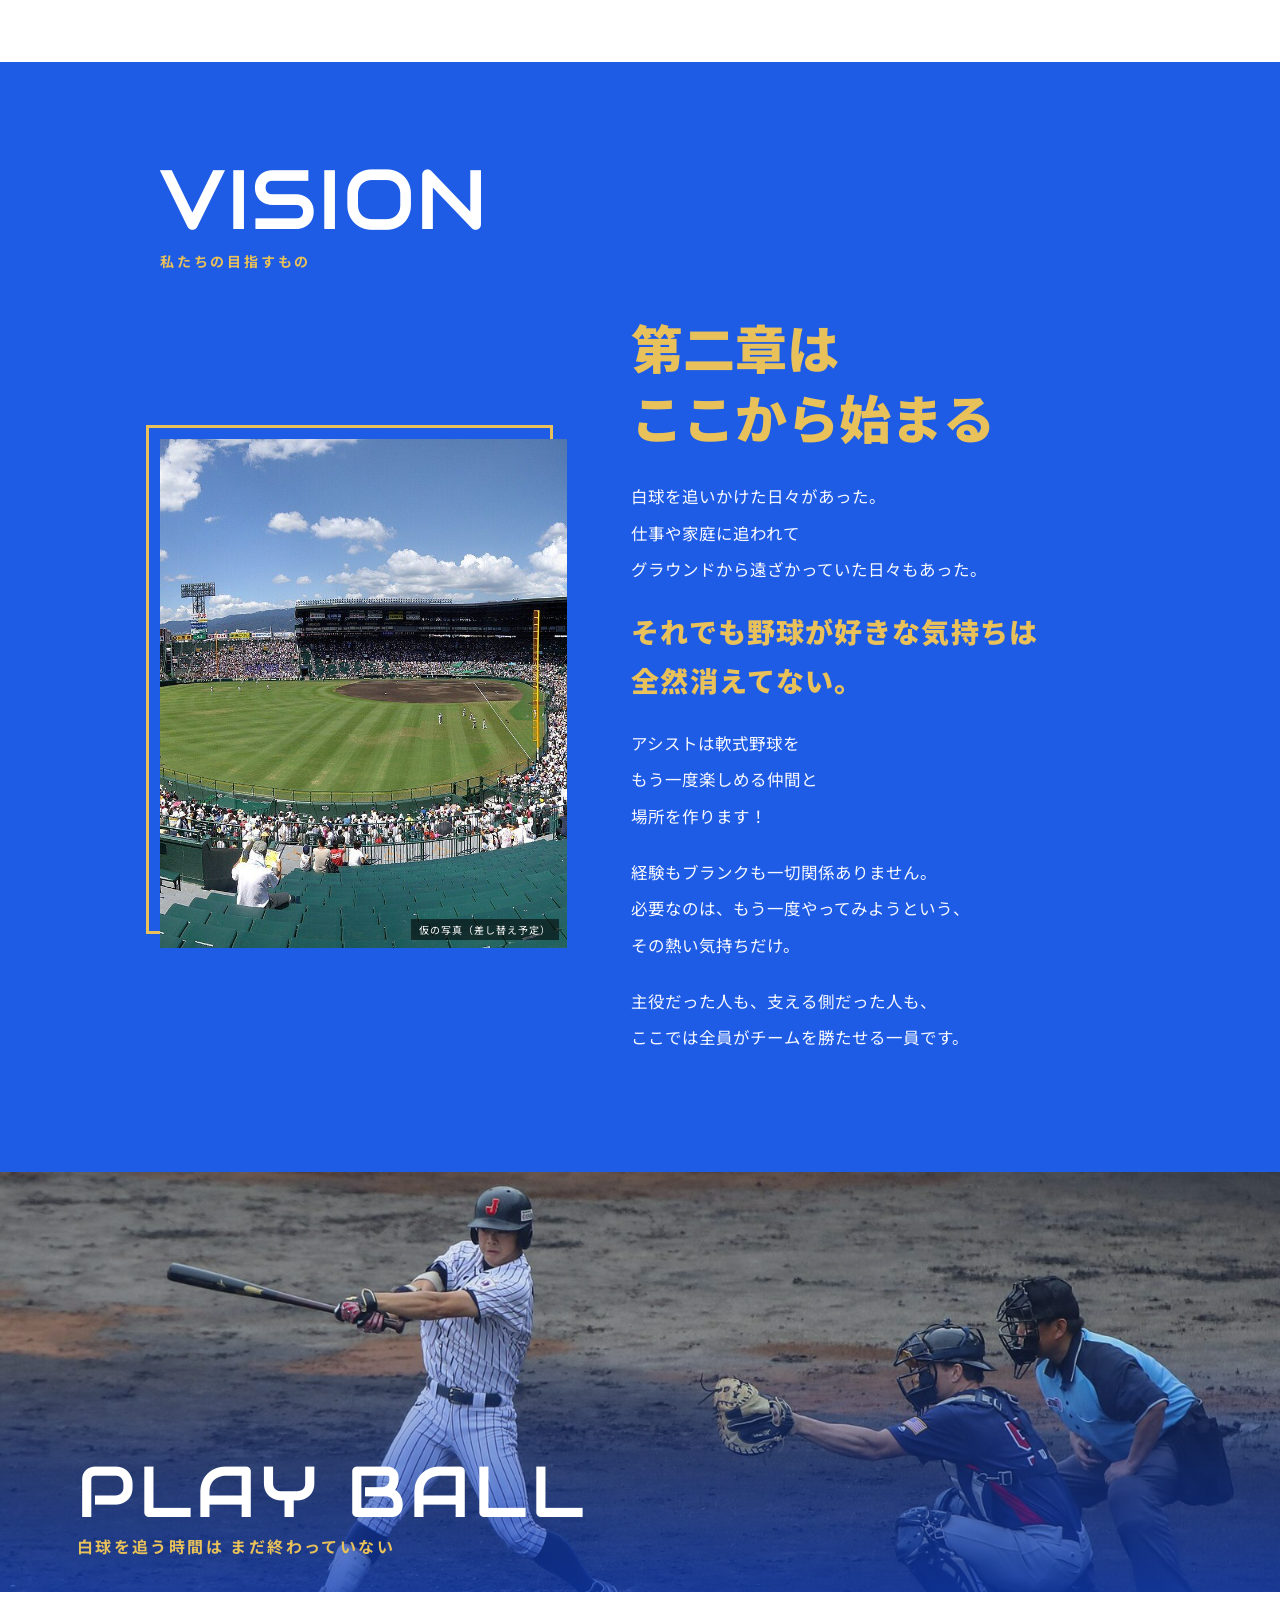
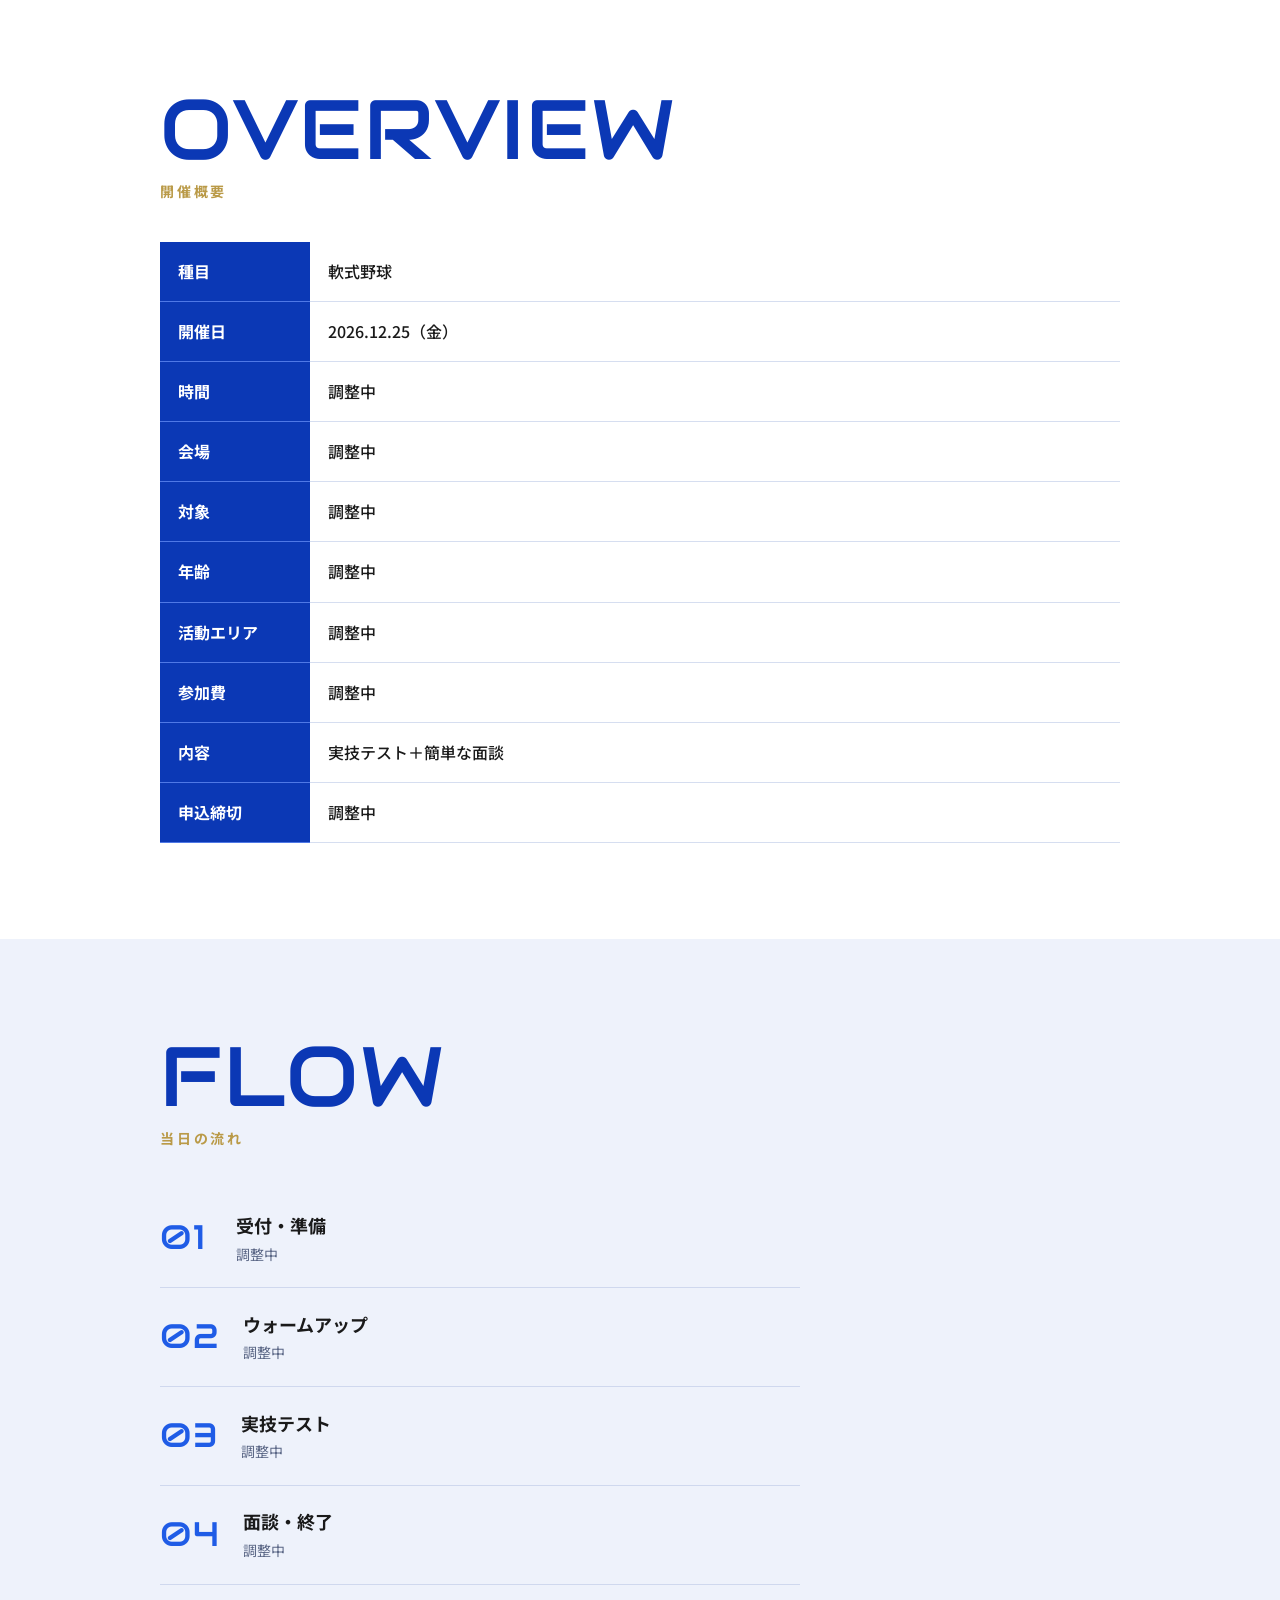
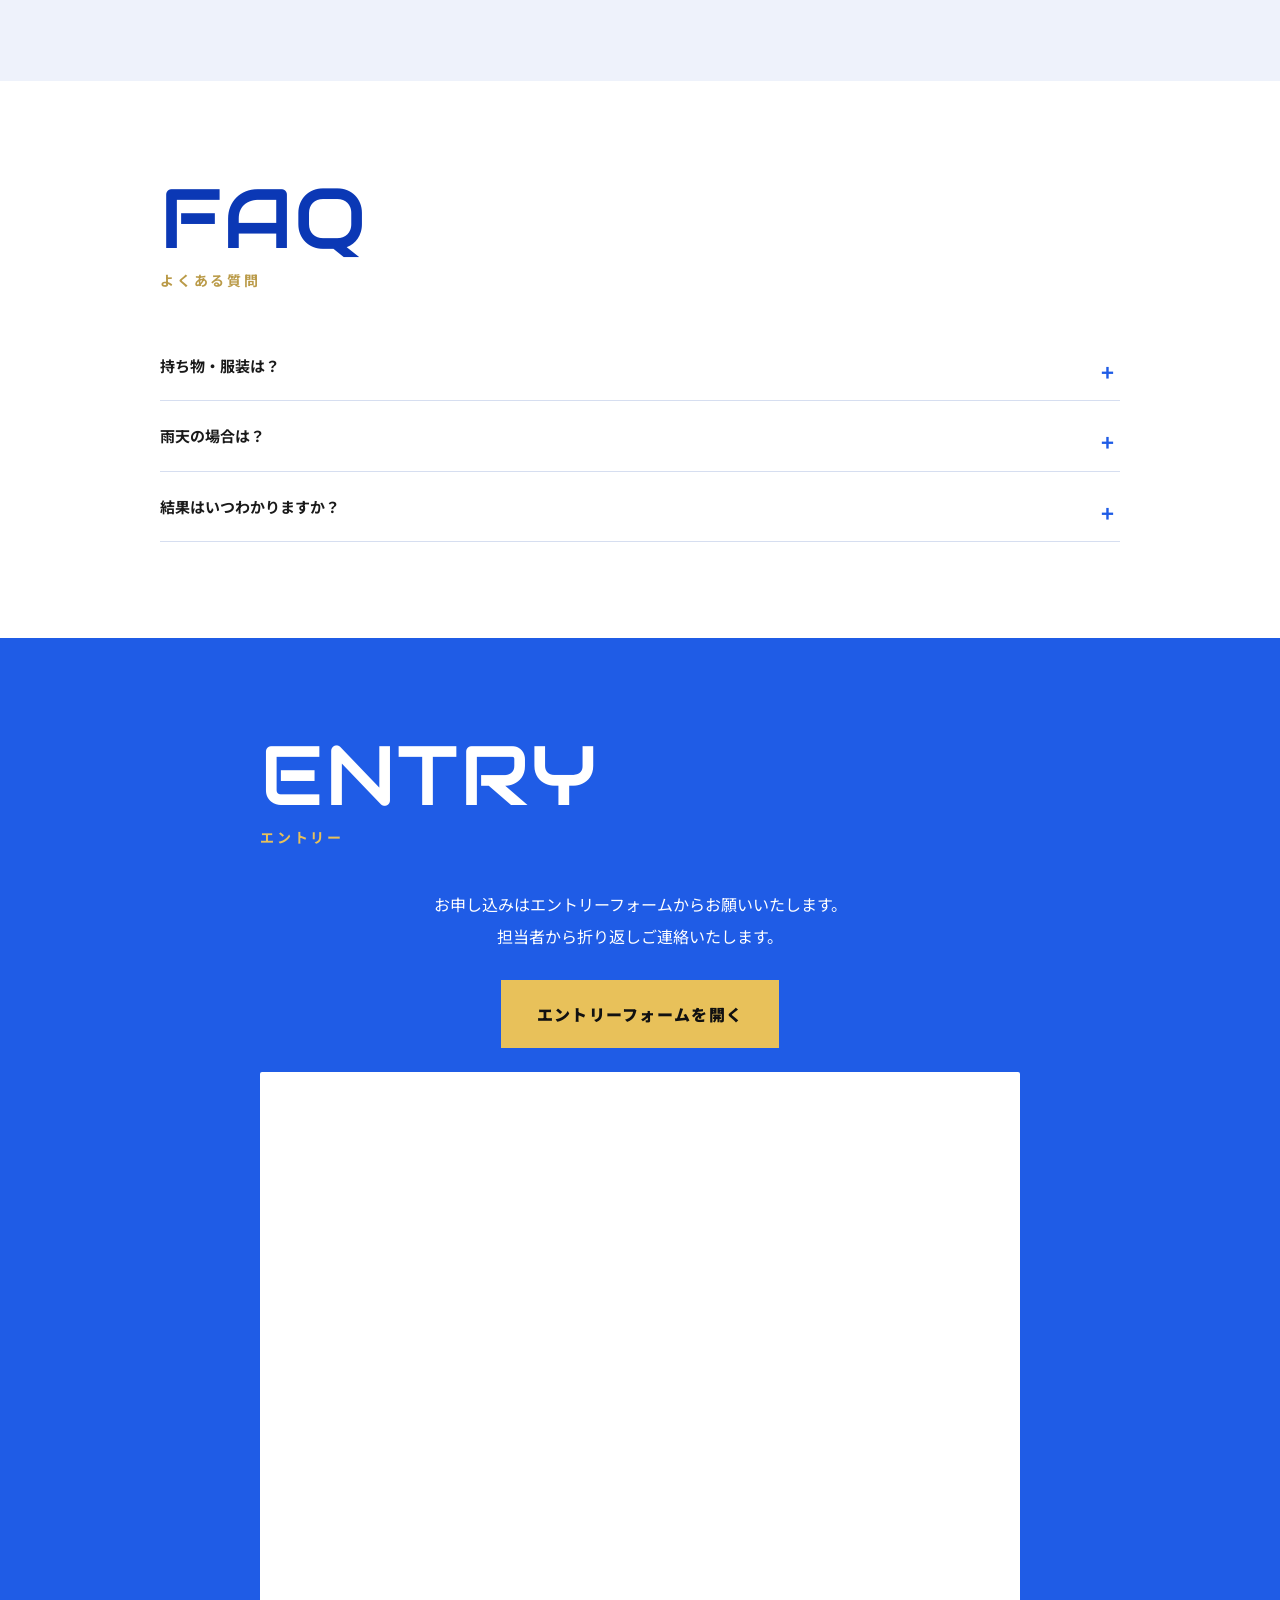
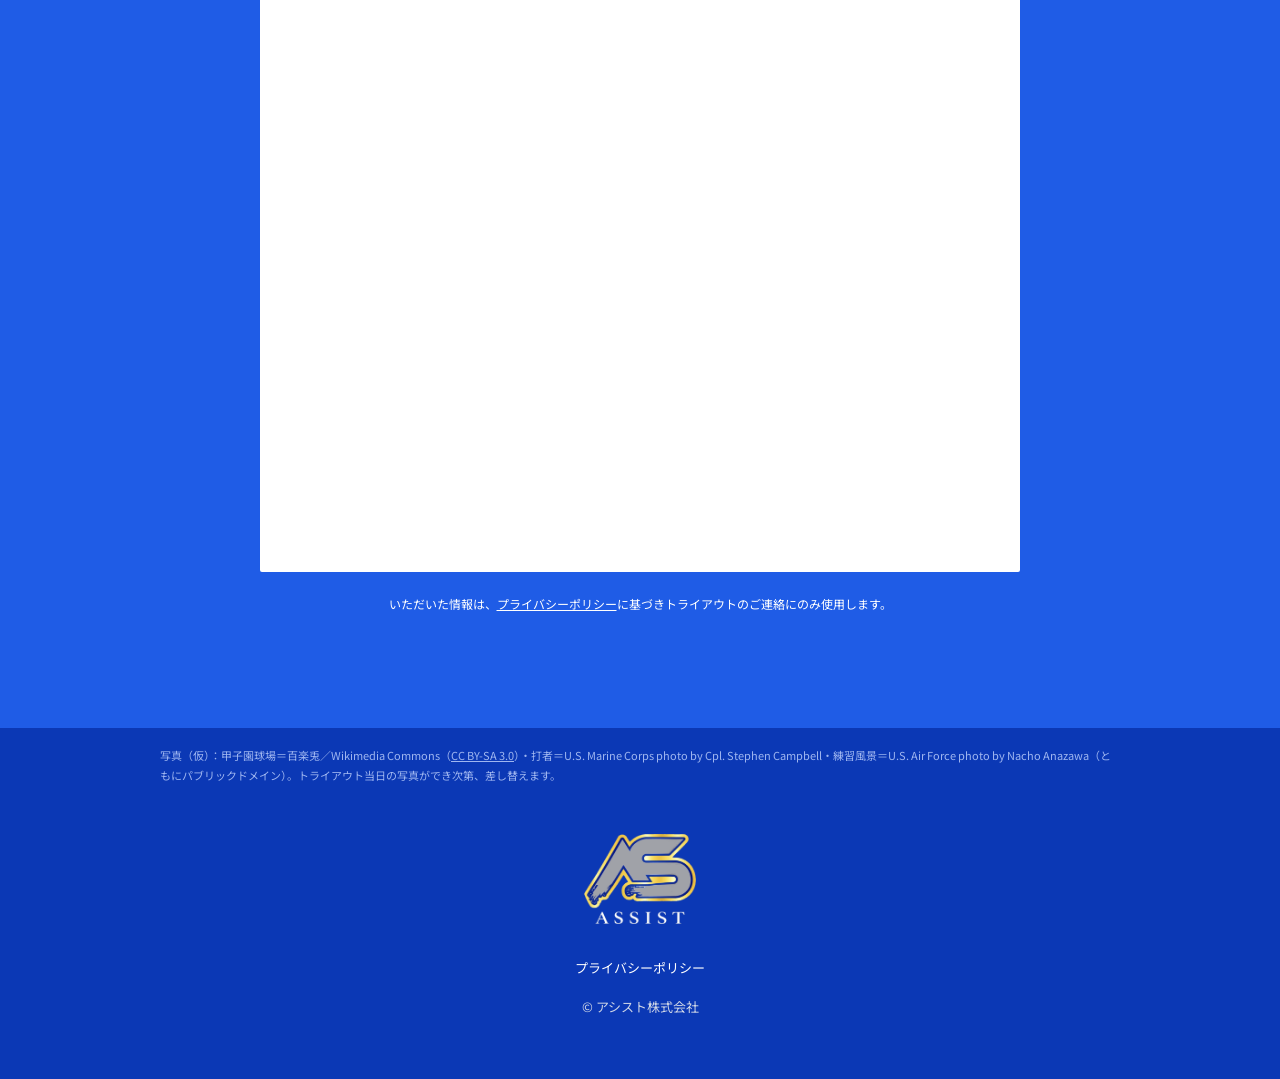
==== commit 43c70fbd: "トライアウトLP更新 2026-10-13 12:23 Co-Authored-By: Claude Sonnet 5.5 <noreply@anthropic.com>" ====
--- a/index.html
+++ b/index.html
@@ -4,5 +4,5 @@
 <meta property="og:title" content="アシスト トライアウト 2026.12.25｜アシスト株式会社"><meta property="og:description" content="アシスト株式会社の軟式野球トライアウト（2026年12月25日開催）の募集ページです。"><meta property="og:type" content="website"><meta property="og:image" content="https://watanabemari1204.github.io/assist-tryout-lp/assets/ogp.jpg"><meta property="og:url" content="https://watanabemari1204.github.io/assist-tryout-lp/">
 <meta name="twitter:card" content="summary_large_image">
 <link rel="preconnect" href="https://fonts.googleapis.com"><link href="https://fonts.googleapis.com/css2?family=Audiowide&family=Noto+Sans+JP:wght@400;500;700;900&display=swap" rel="stylesheet">
-<link rel="stylesheet" href="style.css?v=1791861755"></head><body data-page="tryout"><div id="app"></div>
-<script>window.STATIC_TRYOUT={"date": "2026-12-25", "time": "調整中", "venue": "調整中", "fee": "調整中", "deadline": "調整中", "target": "調整中", "age": "調整中", "area": "調整中", "contact": "", "content": "実技テスト＋簡単な面談", "message_name": "", "message": "", "line_url": "", "form_url": "https://docs.google.com/forms/d/e/1FAIpQLSdtGnscmrM06WMJKwLOfcwKCpLzEXa4K-o_l9Rnr2ubJ9_MrA/viewform", "form_src_entry": "entry.632329297", "ga_id": "", "perks": [], "schedule": [{"t": "調整中", "x": "受付・準備"}, {"t": "調整中", "x": "ウォームアップ"}, {"t": "調整中", "x": "実技テスト"}, {"t": "調整中", "x": "面談・終了"}], "faq": [{"q": "持ち物・服装は？", "a": "詳細が決まり次第、お知らせでご案内します。"}, {"q": "雨天の場合は？", "a": "開催可否は当日朝までに、お知らせでご案内します。"}, {"q": "結果はいつわかりますか？", "a": "結果の連絡方法と時期は、決まり次第お知らせします。"}], "news": [], "youtube": []}</script><script src="app.js?v=1791861755"></script></body></html>+<link rel="stylesheet" href="style.css?v=1791861829"></head><body data-page="tryout"><div id="app"></div>
+<script>window.STATIC_TRYOUT={"date": "2026-12-25", "time": "調整中", "venue": "調整中", "fee": "調整中", "deadline": "調整中", "target": "調整中", "age": "調整中", "area": "調整中", "contact": "", "content": "実技テスト＋簡単な面談", "message_name": "", "message": "", "line_url": "", "form_url": "https://docs.google.com/forms/d/e/1FAIpQLSdtGnscmrM06WMJKwLOfcwKCpLzEXa4K-o_l9Rnr2ubJ9_MrA/viewform", "form_src_entry": "entry.632329297", "ga_id": "", "perks": [], "schedule": [{"t": "調整中", "x": "受付・準備"}, {"t": "調整中", "x": "ウォームアップ"}, {"t": "調整中", "x": "実技テスト"}, {"t": "調整中", "x": "面談・終了"}], "faq": [{"q": "持ち物・服装は？", "a": "詳細が決まり次第、お知らせでご案内します。"}, {"q": "雨天の場合は？", "a": "開催可否は当日朝までに、お知らせでご案内します。"}, {"q": "結果はいつわかりますか？", "a": "結果の連絡方法と時期は、決まり次第お知らせします。"}], "news": [], "youtube": []}</script><script src="app.js?v=1791861829"></script></body></html>
--- a/style.css
+++ b/style.css
@@ -295,3 +295,6 @@
 
 .ty-c br.m{display:none}
 @media(max-width:900px){.ty-c br.m{display:inline}}
+
+/* ビジョン：この1か所だけ金色の大きい文字（左の線なし） */
+.ty-vt .ty-key{font-size:clamp(18px,5.4vw,28px);line-height:1.75;font-weight:900;color:var(--sand);letter-spacing:.04em;margin:0 0 20px;text-wrap:balance}
